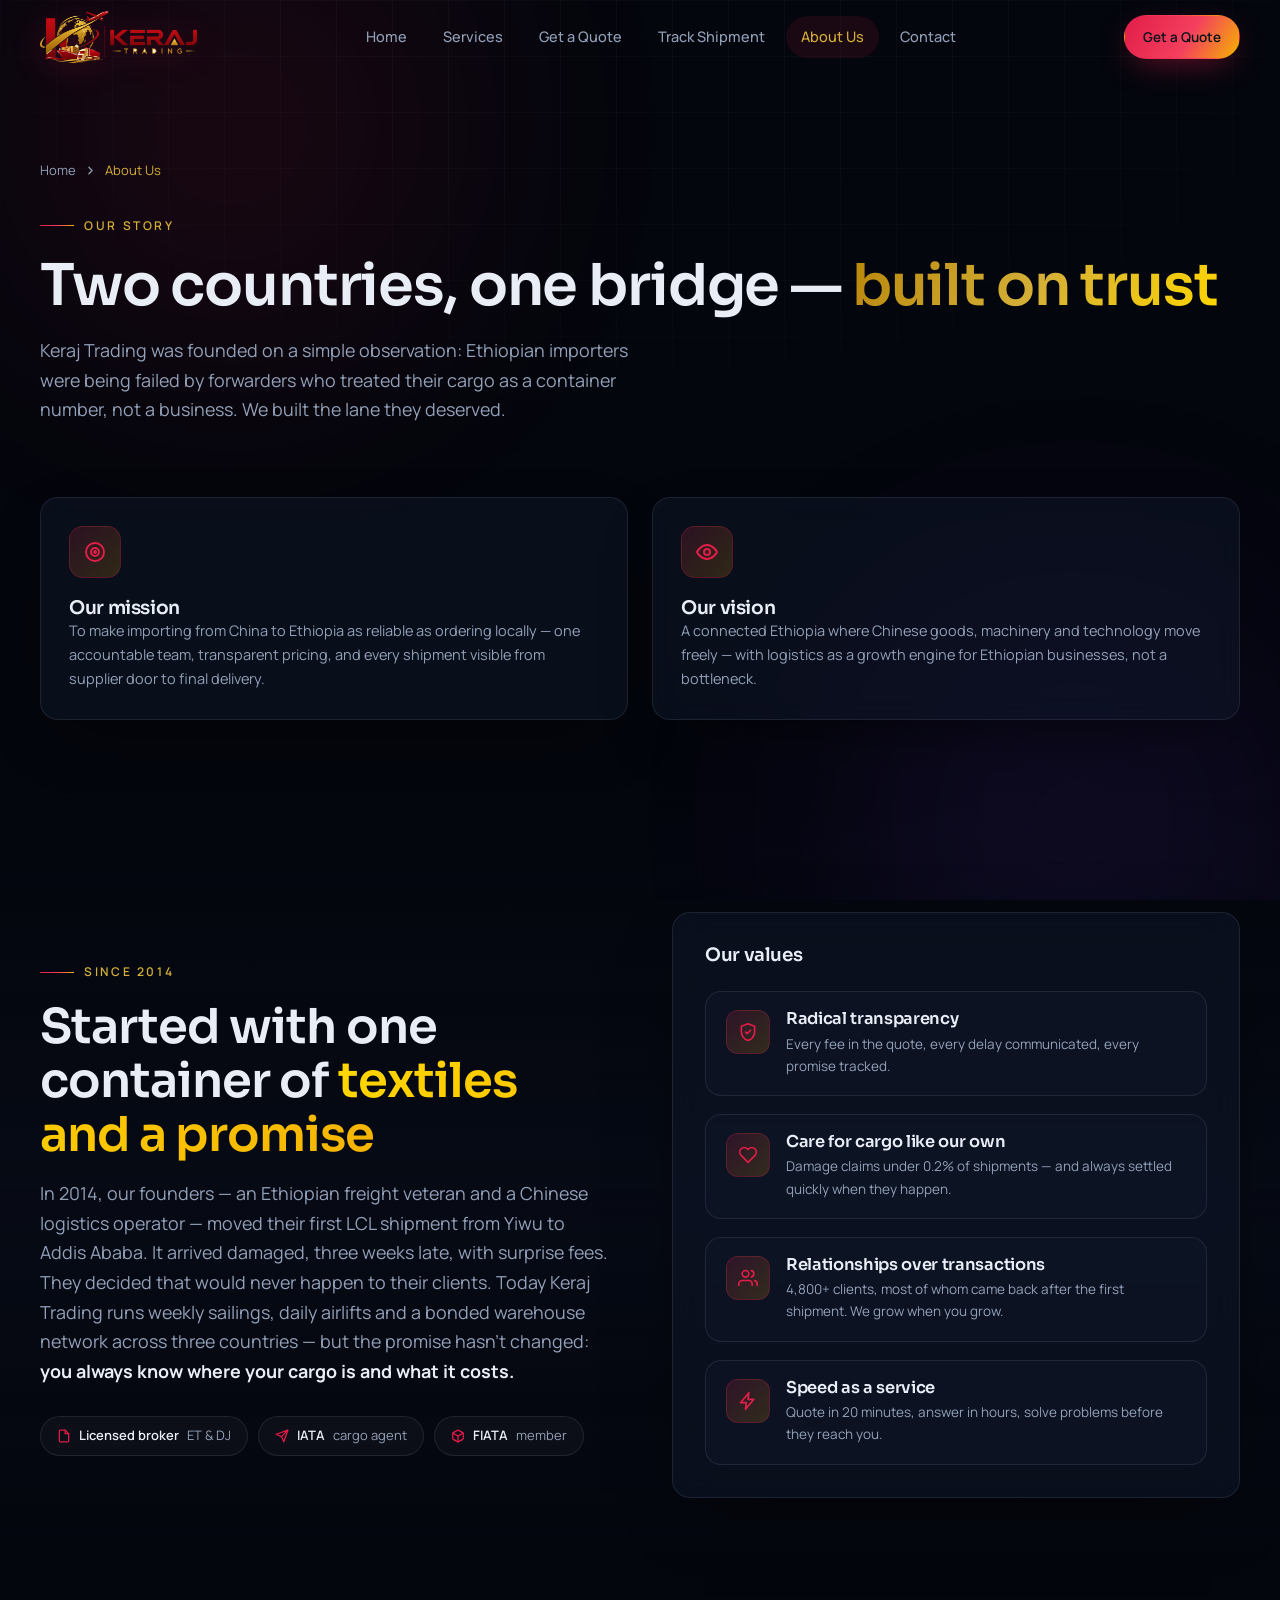
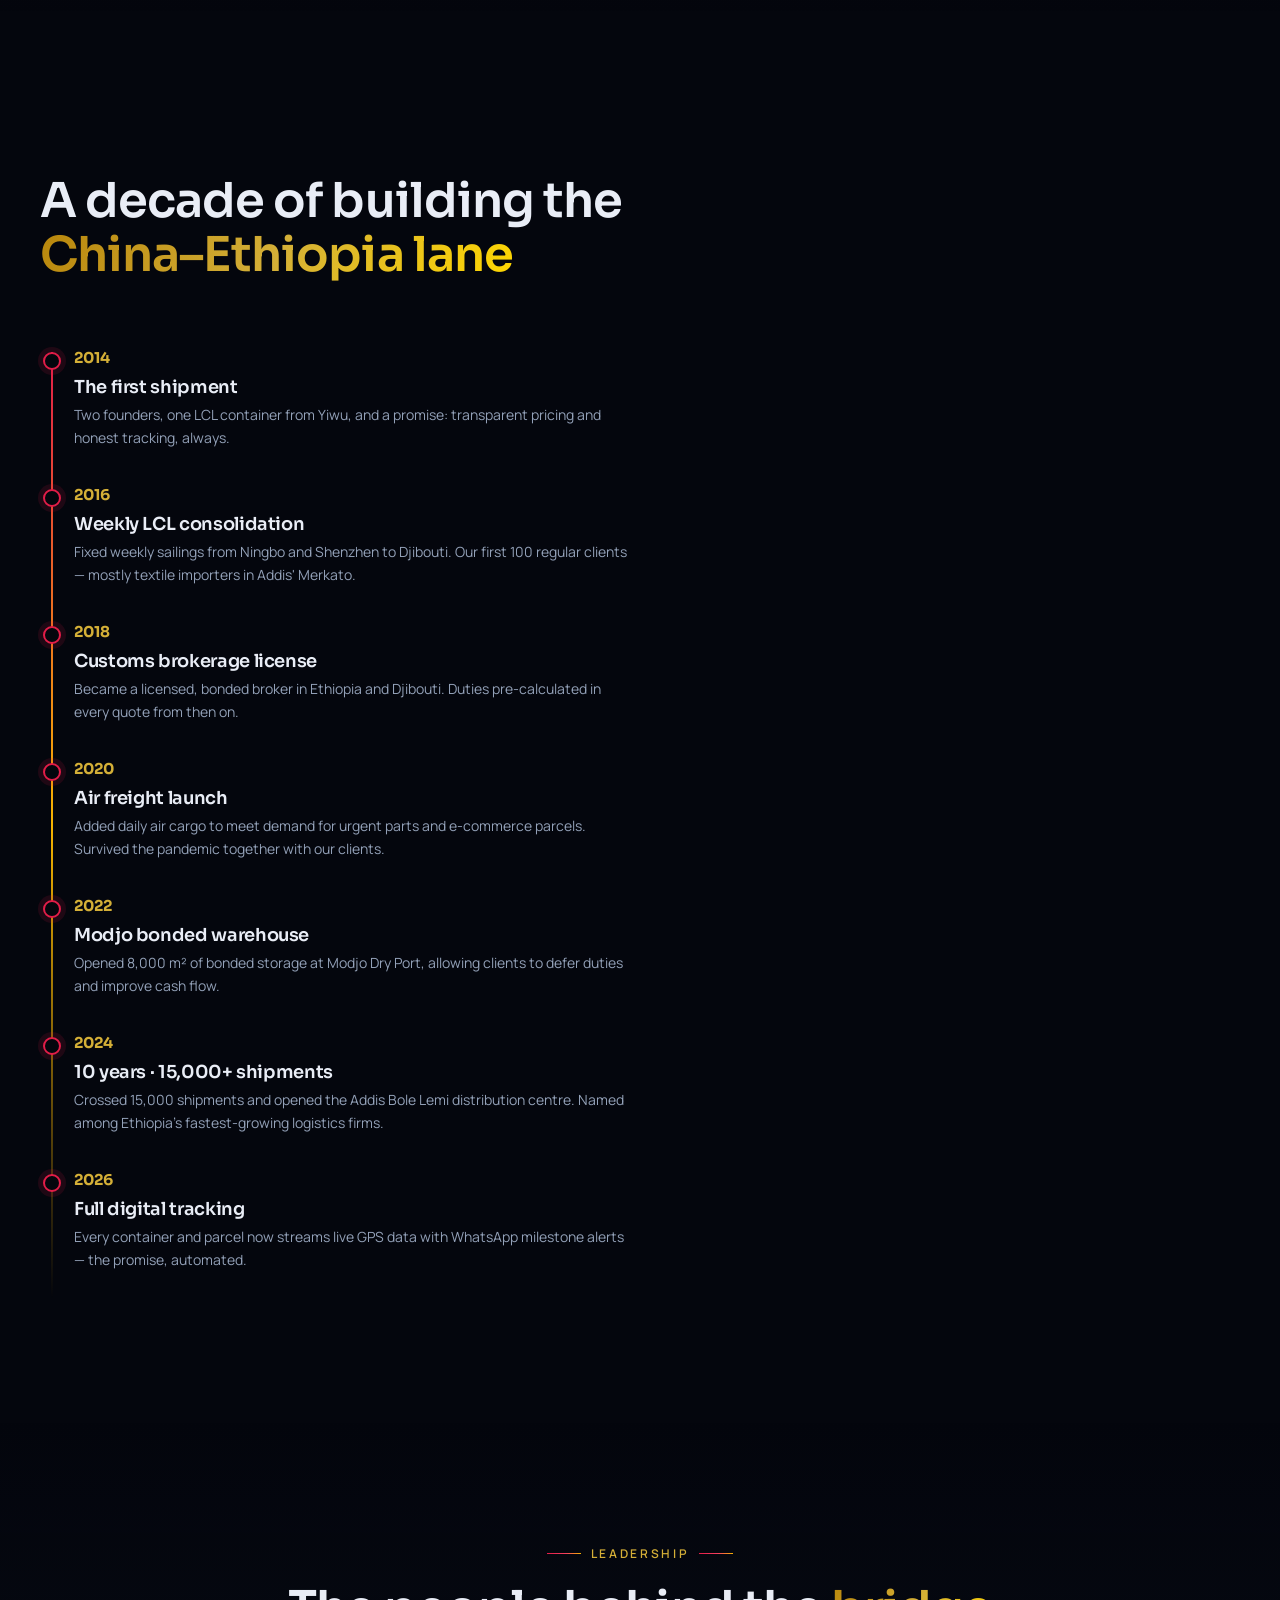
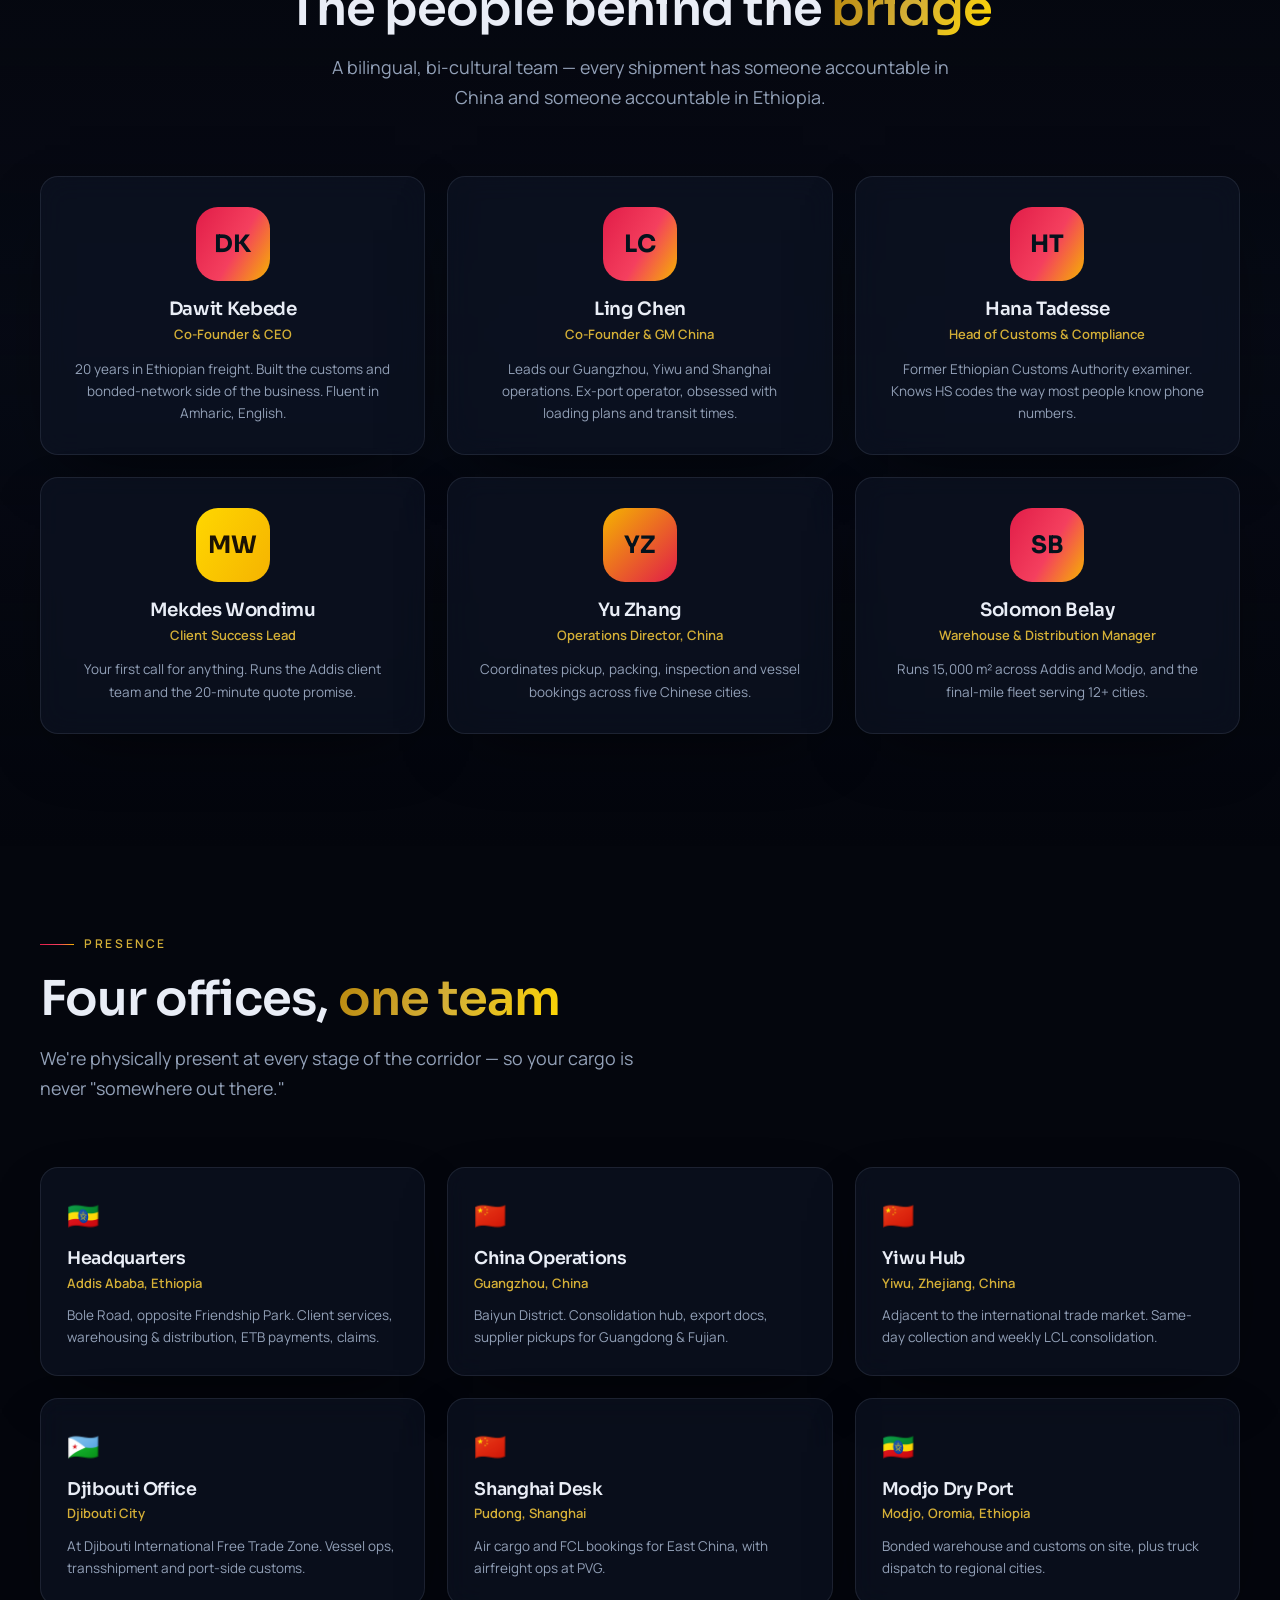
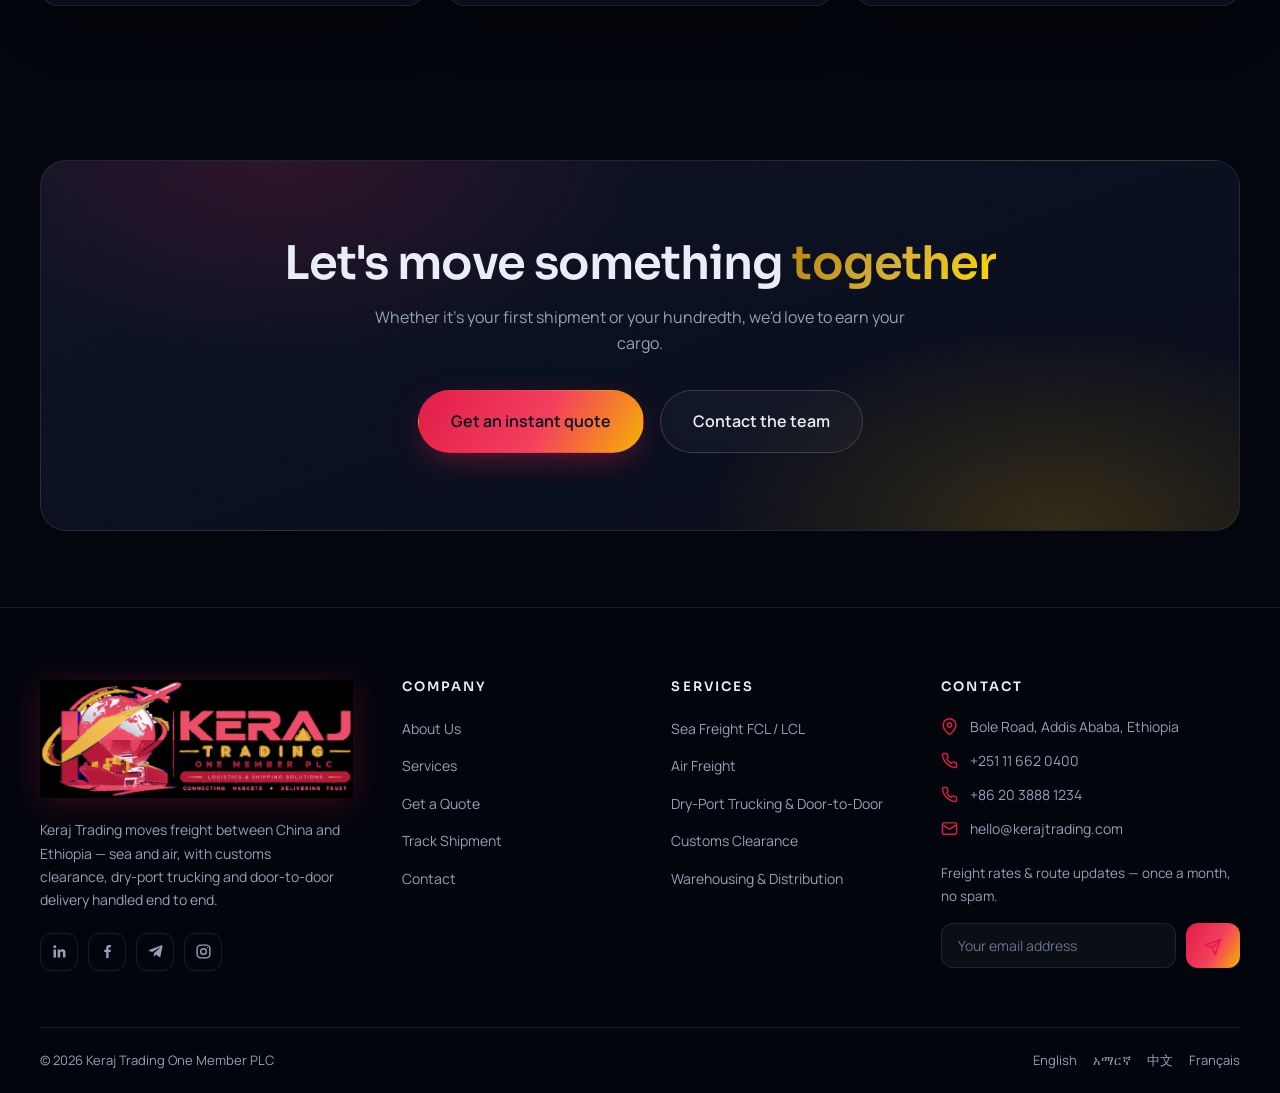
==== about.html @ 2c0bdd88 "Rebrand to ruby red and metallic gold, add new header logo, gold site text Recolored every logo asse" ====
<!DOCTYPE html>
<html lang="en">
<head>
  <meta charset="UTF-8" />
  <meta name="viewport" content="width=device-width, initial-scale=1.0" />
  <title>About Us — Keraj Trading | China to Ethiopia</title>
  <meta name="description" content="Keraj Trading connects China and Ethiopia with sea and air freight and door-to-door delivery. Our story, mission, team and offices in Addis Ababa, Guangzhou, Djibouti and Shanghai." />
  <link rel="icon" href="assets/favicon.png" />
  <link rel="apple-touch-icon" href="assets/apple-touch-icon.png" />
  <link rel="preconnect" href="https://fonts.googleapis.com" />
  <link rel="preconnect" href="https://fonts.gstatic.com" crossorigin />
  <link href="https://fonts.googleapis.com/css2?family=Manrope:wght@400;500;600;700;800&family=Sora:wght@500;600;700&display=swap" rel="stylesheet" />
  <link rel="stylesheet" href="css/style.css" />
</head>
<body>
  <div class="scroll-progress" id="scrollProgress"></div>
  <div class="aurora"></div>
  <div class="grid-overlay"></div>

  <header class="site-header" id="siteHeader">
    <div class="container nav-wrap">
      <a href="index.html" class="brand" aria-label="Keraj Trading — home">
        <img src="assets/logo-header.png" alt="Keraj Trading" class="brand-img" />
      </a>
      <nav class="main-nav" id="mainNav">
        <a href="index.html">Home</a>
        <a href="services.html">Services</a>
        <a href="quote.html">Get a Quote</a>
        <a href="tracking.html">Track Shipment</a>
        <a href="about.html" class="active">About Us</a>
        <a href="contact.html">Contact</a>
      </nav>
      <div class="nav-actions">
        <a href="quote.html" class="btn btn-primary btn-sm">Get a Quote</a>
        <button class="nav-toggle" id="navToggle" aria-label="Toggle menu" aria-expanded="false">
          <svg viewBox="0 0 24 24" fill="none" stroke="currentColor" stroke-width="2" stroke-linecap="round"><path d="M4 7h16M4 12h16M4 17h10"/></svg>
        </button>
      </div>
    </div>
  </header>

  <!-- ======= Page hero ======= -->
  <section class="page-hero">
    <div class="container">
      <div class="breadcrumbs reveal">
        <a href="index.html">Home</a>
        <svg viewBox="0 0 24 24" fill="none" stroke="currentColor" stroke-width="2.2" stroke-linecap="round" stroke-linejoin="round"><path d="m9 6 6 6-6 6"/></svg>
        <span class="cur">About Us</span>
      </div>
      <span class="eyebrow reveal">Our story</span>
      <h1 class="reveal" style="--d:.05s">Two countries, one bridge — <span class="grad-text">built on trust</span></h1>
      <p class="lead reveal" style="--d:.1s">Keraj Trading was founded on a simple observation: Ethiopian importers were being failed by forwarders who treated their cargo as a container number, not a business. We built the lane they deserved.</p>
    </div>
  </section>

  <!-- ======= Mission ======= -->
  <section class="section section-tight" style="padding-top:0">
    <div class="container">
      <div class="mission-grid">
        <div class="glass card reveal">
          <div class="icon-tile"><svg viewBox="0 0 24 24" fill="none" stroke="currentColor" stroke-width="2" stroke-linecap="round" stroke-linejoin="round"><circle cx="12" cy="12" r="9"/><circle cx="12" cy="12" r="4"/><circle cx="12" cy="12" r="1"/></svg></div>
          <h3 class="card-title">Our mission</h3>
          <p style="color:var(--muted);font-size:14.5px">To make importing from China to Ethiopia as reliable as ordering locally — one accountable team, transparent pricing, and every shipment visible from supplier door to final delivery.</p>
        </div>
        <div class="glass card reveal" style="--d:.08s">
          <div class="icon-tile"><svg viewBox="0 0 24 24" fill="none" stroke="currentColor" stroke-width="2" stroke-linecap="round" stroke-linejoin="round"><path d="M2 12s3.5-7 10-7 10 7 10 7-3.5 7-10 7-10-7-10-7z"/><circle cx="12" cy="12" r="3"/></svg></div>
          <h3 class="card-title">Our vision</h3>
          <p style="color:var(--muted);font-size:14.5px">A connected Ethiopia where Chinese goods, machinery and technology move freely — with logistics as a growth engine for Ethiopian businesses, not a bottleneck.</p>
        </div>
      </div>
    </div>
  </section>

  <!-- ======= Story ======= -->
  <section class="section" style="background:linear-gradient(180deg,transparent,rgba(13,19,36,.35),transparent)">
    <div class="container">
      <div class="split">
        <div>
          <span class="eyebrow reveal">Since 2014</span>
          <h2 class="h2 reveal" style="--d:.05s">Started with one container of <span class="amber-text">textiles and a promise</span></h2>
          <p class="lead reveal" style="--d:.1s">In 2014, our founders — an Ethiopian freight veteran and a Chinese logistics operator — moved their first LCL shipment from Yiwu to Addis Ababa. It arrived damaged, three weeks late, with surprise fees.</p>
          <p class="lead reveal" style="--d:.15s">They decided that would never happen to their clients. Today Keraj Trading runs weekly sailings, daily airlifts and a bonded warehouse network across three countries — but the promise hasn't changed: <b style="color:var(--text)">you always know where your cargo is and what it costs.</b></p>
          <div class="hero-trust reveal" style="--d:.2s;margin-top:30px">
            <span class="chip"><svg viewBox="0 0 24 24" fill="none" stroke="currentColor" stroke-width="2.2" stroke-linecap="round" stroke-linejoin="round"><path d="M14 2H6a2 2 0 0 0-2 2v16a2 2 0 0 0 2 2h12a2 2 0 0 0 2-2V8z"/><path d="M14 2v6h6"/></svg><b>Licensed broker</b> ET & DJ</span>
            <span class="chip"><svg viewBox="0 0 24 24" fill="none" stroke="currentColor" stroke-width="2.2" stroke-linecap="round" stroke-linejoin="round"><path d="M22 2 11 13"/><path d="M22 2 15 22l-4-9-9-4z"/></svg><b>IATA</b> cargo agent</span>
            <span class="chip"><svg viewBox="0 0 24 24" fill="none" stroke="currentColor" stroke-width="2.2" stroke-linecap="round" stroke-linejoin="round"><path d="M21 8a2 2 0 0 0-1-1.73l-7-4a2 2 0 0 0-2 0l-7 4A2 2 0 0 0 3 8v8a2 2 0 0 0 1 1.73l7 4a2 2 0 0 0 2 0l7-4A2 2 0 0 0 21 16z"/><path d="m3.3 7 8.7 5 8.7-5"/><path d="M12 22V12"/></svg><b>FIATA</b> member</span>
          </div>
        </div>
        <div class="reveal" style="--d:.1s">
          <div class="glass" style="padding:32px">
            <h3 style="font-family:var(--font-d);font-size:1.15rem;margin-bottom:26px">Our values</h3>
            <div class="feature-list" style="margin-top:0">
              <div class="feature reveal"><div class="icon-tile"><svg viewBox="0 0 24 24" fill="none" stroke="currentColor" stroke-width="2" stroke-linecap="round" stroke-linejoin="round"><path d="M12 2 4 5v6c0 5.25 3.4 10.2 8 11 4.6-.8 8-5.75 8-11V5z"/><path d="m9 12 2 2 4-4"/></svg></div><div><h4>Radical transparency</h4><p>Every fee in the quote, every delay communicated, every promise tracked.</p></div></div>
              <div class="feature reveal"><div class="icon-tile"><svg viewBox="0 0 24 24" fill="none" stroke="currentColor" stroke-width="2" stroke-linecap="round" stroke-linejoin="round"><path d="M20.42 4.58a5.4 5.4 0 0 0-7.65 0l-.77.78-.77-.78a5.4 5.4 0 0 0-7.65 7.65l.77.78L12 20.9l7.65-7.65.77-.78a5.4 5.4 0 0 0 0-7.65z"/></svg></div><div><h4>Care for cargo like our own</h4><p>Damage claims under 0.2% of shipments — and always settled quickly when they happen.</p></div></div>
              <div class="feature reveal"><div class="icon-tile"><svg viewBox="0 0 24 24" fill="none" stroke="currentColor" stroke-width="2" stroke-linecap="round" stroke-linejoin="round"><path d="M17 21v-2a4 4 0 0 0-4-4H5a4 4 0 0 0-4 4v2"/><circle cx="9" cy="7" r="4"/><path d="M23 21v-2a4 4 0 0 0-3-3.87"/><path d="M16 3.13a4 4 0 0 1 0 7.75"/></svg></div><div><h4>Relationships over transactions</h4><p>4,800+ clients, most of whom came back after the first shipment. We grow when you grow.</p></div></div>
              <div class="feature reveal"><div class="icon-tile"><svg viewBox="0 0 24 24" fill="none" stroke="currentColor" stroke-width="2" stroke-linecap="round" stroke-linejoin="round"><path d="M13 2 3 14h7l-1 8 10-12h-7l1-8z"/></svg></div><div><h4>Speed as a service</h4><p>Quote in 20 minutes, answer in hours, solve problems before they reach you.</p></div></div>
            </div>
          </div>
        </div>
      </div>
    </div>
  </section>

  <!-- ======= Milestones ======= -->
  <section class="section">
    <div class="container">
      <div class="section-head">
        <span class="eyebrow reveal">Milestones</span>
        <h2 class="h2 reveal" style="--d:.05s">A decade of building the <span class="grad-text">China–Ethiopia lane</span></h2>
      </div>
      <div class="milestones">
        <div class="milestone reveal"><div class="yr">2014</div><h4>The first shipment</h4><p>Two founders, one LCL container from Yiwu, and a promise: transparent pricing and honest tracking, always.</p></div>
        <div class="milestone reveal" style="--d:.04s"><div class="yr">2016</div><h4>Weekly LCL consolidation</h4><p>Fixed weekly sailings from Ningbo and Shenzhen to Djibouti. Our first 100 regular clients — mostly textile importers in Addis' Merkato.</p></div>
        <div class="milestone reveal" style="--d:.08s"><div class="yr">2018</div><h4>Customs brokerage license</h4><p>Became a licensed, bonded broker in Ethiopia and Djibouti. Duties pre-calculated in every quote from then on.</p></div>
        <div class="milestone reveal" style="--d:.12s"><div class="yr">2020</div><h4>Air freight launch</h4><p>Added daily air cargo to meet demand for urgent parts and e-commerce parcels. Survived the pandemic together with our clients.</p></div>
        <div class="milestone reveal" style="--d:.16s"><div class="yr">2022</div><h4>Modjo bonded warehouse</h4><p>Opened 8,000 m² of bonded storage at Modjo Dry Port, allowing clients to defer duties and improve cash flow.</p></div>
        <div class="milestone reveal" style="--d:.2s"><div class="yr">2024</div><h4>10 years · 15,000+ shipments</h4><p>Crossed 15,000 shipments and opened the Addis Bole Lemi distribution centre. Named among Ethiopia's fastest-growing logistics firms.</p></div>
        <div class="milestone reveal" style="--d:.24s"><div class="yr">2026</div><h4>Full digital tracking</h4><p>Every container and parcel now streams live GPS data with WhatsApp milestone alerts — the promise, automated.</p></div>
      </div>
    </div>
  </section>

  <!-- ======= Team ======= -->
  <section class="section" style="background:linear-gradient(180deg,transparent,rgba(13,19,36,.35),transparent)">
    <div class="container">
      <div class="section-head center">
        <span class="eyebrow reveal">Leadership</span>
        <h2 class="h2 reveal" style="--d:.05s">The people behind the <span class="grad-text">bridge</span></h2>
        <p class="lead reveal" style="--d:.1s">A bilingual, bi-cultural team — every shipment has someone accountable in China and someone accountable in Ethiopia.</p>
      </div>
      <div class="team-grid">
        <div class="glass team-card reveal"><div class="avatar">DK</div><h3>Dawit Kebede</h3><span class="role">Co-Founder & CEO</span><p>20 years in Ethiopian freight. Built the customs and bonded-network side of the business. Fluent in Amharic, English.</p></div>
        <div class="glass team-card reveal" style="--d:.06s"><div class="avatar">LC</div><h3>Ling Chen</h3><span class="role">Co-Founder & GM China</span><p>Leads our Guangzhou, Yiwu and Shanghai operations. Ex-port operator, obsessed with loading plans and transit times.</p></div>
        <div class="glass team-card reveal" style="--d:.12s"><div class="avatar">HT</div><h3>Hana Tadesse</h3><span class="role">Head of Customs & Compliance</span><p>Former Ethiopian Customs Authority examiner. Knows HS codes the way most people know phone numbers.</p></div>
        <div class="glass team-card reveal"><div class="avatar amber">MW</div><h3>Mekdes Wondimu</h3><span class="role">Client Success Lead</span><p>Your first call for anything. Runs the Addis client team and the 20-minute quote promise.</p></div>
        <div class="glass team-card reveal" style="--d:.06s"><div class="avatar violet">YZ</div><h3>Yu Zhang</h3><span class="role">Operations Director, China</span><p>Coordinates pickup, packing, inspection and vessel bookings across five Chinese cities.</p></div>
        <div class="glass team-card reveal" style="--d:.12s"><div class="avatar">SB</div><h3>Solomon Belay</h3><span class="role">Warehouse & Distribution Manager</span><p>Runs 15,000 m² across Addis and Modjo, and the final-mile fleet serving 12+ cities.</p></div>
      </div>
    </div>
  </section>

  <!-- ======= Offices ======= -->
  <section class="section section-tight">
    <div class="container">
      <div class="section-head">
        <span class="eyebrow reveal">Presence</span>
        <h2 class="h2 reveal" style="--d:.05s">Four offices, <span class="grad-text">one team</span></h2>
        <p class="lead reveal" style="--d:.1s">We're physically present at every stage of the corridor — so your cargo is never "somewhere out there."</p>
      </div>
      <div class="office-grid">
        <div class="glass office-card reveal">
          <div class="flag">🇪🇹</div>
          <h3>Headquarters</h3><div class="city">Addis Ababa, Ethiopia</div>
          <p>Bole Road, opposite Friendship Park. Client services, warehousing & distribution, ETB payments, claims.</p>
        </div>
        <div class="glass office-card reveal" style="--d:.06s">
          <div class="flag">🇨🇳</div>
          <h3>China Operations</h3><div class="city">Guangzhou, China</div>
          <p>Baiyun District. Consolidation hub, export docs, supplier pickups for Guangdong & Fujian.</p>
        </div>
        <div class="glass office-card reveal" style="--d:.12s">
          <div class="flag">🇨🇳</div>
          <h3>Yiwu Hub</h3><div class="city">Yiwu, Zhejiang, China</div>
          <p>Adjacent to the international trade market. Same-day collection and weekly LCL consolidation.</p>
        </div>
        <div class="glass office-card reveal">
          <div class="flag">🇩🇯</div>
          <h3>Djibouti Office</h3><div class="city">Djibouti City</div>
          <p>At Djibouti International Free Trade Zone. Vessel ops, transshipment and port-side customs.</p>
        </div>
        <div class="glass office-card reveal" style="--d:.06s">
          <div class="flag">🇨🇳</div>
          <h3>Shanghai Desk</h3><div class="city">Pudong, Shanghai</div>
          <p>Air cargo and FCL bookings for East China, with airfreight ops at PVG.</p>
        </div>
        <div class="glass office-card reveal" style="--d:.12s">
          <div class="flag">🇪🇹</div>
          <h3>Modjo Dry Port</h3><div class="city">Modjo, Oromia, Ethiopia</div>
          <p>Bonded warehouse and customs on site, plus truck dispatch to regional cities.</p>
        </div>
      </div>
    </div>
  </section>

  <!-- ======= CTA ======= -->
  <section class="section section-tight">
    <div class="container">
      <div class="cta-band reveal">
        <h2>Let's move something <span class="grad-text">together</span></h2>
        <p>Whether it's your first shipment or your hundredth, we'd love to earn your cargo.</p>
        <div class="cta-actions">
          <a href="quote.html" class="btn btn-primary btn-lg">Get an instant quote</a>
          <a href="contact.html" class="btn btn-ghost btn-lg">Contact the team</a>
        </div>
      </div>
    </div>
  </section>

  <!-- ======= Footer ======= -->
  <footer class="site-footer">
    <div class="container">
      <div class="footer-grid">
        <div class="footer-brand">
          <a href="index.html" class="brand" aria-label="Keraj Trading — home">
            <img src="assets/logo.png" alt="Keraj Trading — One Member PLC · Logistics & Shipping Solutions" class="brand-img brand-img-lg" />
          </a>
          <p>Keraj Trading moves freight between China and Ethiopia — sea and air, with customs clearance, dry-port trucking and door-to-door delivery handled end to end.</p>
          <div class="footer-socials">
            <a href="#" class="soc" aria-label="LinkedIn"><svg viewBox="0 0 24 24" fill="currentColor"><path d="M20.45 20.45h-3.55v-5.57c0-1.33-.03-3.04-1.85-3.04-1.86 0-2.14 1.45-2.14 2.94v5.67H9.35V9h3.41v1.56h.05c.47-.9 1.63-1.85 3.36-1.85 3.6 0 4.27 2.37 4.27 5.45v6.29zM5.34 7.43a2.06 2.06 0 1 1 0-4.12 2.06 2.06 0 0 1 0 4.12zM7.12 20.45H3.56V9h3.56v11.45z"/></svg></a>
            <a href="#" class="soc" aria-label="Facebook"><svg viewBox="0 0 24 24" fill="currentColor"><path d="M13.5 21v-8.25h2.77l.42-3.22H13.5V7.47c0-.93.26-1.57 1.6-1.57h1.7V3.03c-.3-.04-1.31-.13-2.49-.13-2.46 0-4.15 1.5-4.15 4.26v2.37H7.4v3.22h2.76V21h3.34z"/></svg></a>
            <a href="#" class="soc" aria-label="Telegram"><svg viewBox="0 0 24 24" fill="currentColor"><path d="M21.9 4.6 18.9 19c-.22 1-.82 1.25-1.66.78l-4.58-3.37-2.21 2.13c-.24.24-.45.45-.92.45l.33-4.66 8.5-7.68c.37-.33-.08-.51-.57-.18L7.4 12.6 2.9 11.3c-.97-.3-.99-.97.2-1.44L20.6 3.2c.8-.3 1.5.18 1.3 1.4z"/></svg></a>
            <a href="#" class="soc" aria-label="Instagram"><svg viewBox="0 0 24 24" fill="none" stroke="currentColor" stroke-width="2"><rect x="3" y="3" width="18" height="18" rx="5"/><circle cx="12" cy="12" r="4"/><circle cx="17.5" cy="6.5" r="1" fill="currentColor" stroke="none"/></svg></a>
          </div>
        </div>
        <div class="footer-col">
          <h4>Company</h4>
          <ul>
            <li><a href="about.html">About Us</a></li>
            <li><a href="services.html">Services</a></li>
            <li><a href="quote.html">Get a Quote</a></li>
            <li><a href="tracking.html">Track Shipment</a></li>
            <li><a href="contact.html">Contact</a></li>
          </ul>
        </div>
        <div class="footer-col">
          <h4>Services</h4>
          <ul>
            <li><a href="services.html#sea">Sea Freight FCL / LCL</a></li>
            <li><a href="services.html#air">Air Freight</a></li>
            <li><a href="services.html#trucking">Dry-Port Trucking & Door-to-Door</a></li>
            <li><a href="services.html#customs">Customs Clearance</a></li>
            <li><a href="services.html#warehouse">Warehousing & Distribution</a></li>
          </ul>
        </div>
        <div class="footer-col footer-contact">
          <h4>Contact</h4>
          <ul>
            <li><svg viewBox="0 0 24 24" fill="none" stroke="currentColor" stroke-width="2" stroke-linecap="round" stroke-linejoin="round"><path d="M21 10c0 7-9 13-9 13s-9-6-9-13a9 9 0 0 1 18 0z"/><circle cx="12" cy="10" r="3"/></svg>Bole Road, Addis Ababa, Ethiopia</li>
            <li><svg viewBox="0 0 24 24" fill="none" stroke="currentColor" stroke-width="2" stroke-linecap="round" stroke-linejoin="round"><path d="M22 16.92v3a2 2 0 0 1-2.18 2 19.79 19.79 0 0 1-8.63-3.07 19.5 19.5 0 0 1-6-6 19.79 19.79 0 0 1-3.07-8.67A2 2 0 0 1 4.11 2h3a2 2 0 0 1 2 1.72c.13.96.36 1.9.7 2.81a2 2 0 0 1-.45 2.11L8.09 9.91a16 16 0 0 0 6 6l1.27-1.27a2 2 0 0 1 2.11-.45c.91.34 1.85.57 2.81.7A2 2 0 0 1 22 16.92z"/></svg>+251 11 662 0400</li>
            <li><svg viewBox="0 0 24 24" fill="none" stroke="currentColor" stroke-width="2" stroke-linecap="round" stroke-linejoin="round"><path d="M22 16.92v3a2 2 0 0 1-2.18 2 19.79 19.79 0 0 1-8.63-3.07 19.5 19.5 0 0 1-6-6 19.79 19.79 0 0 1-3.07-8.67A2 2 0 0 1 4.11 2h3a2 2 0 0 1 2 1.72c.13.96.36 1.9.7 2.81a2 2 0 0 1-.45 2.11L8.09 9.91a16 16 0 0 0 6 6l1.27-1.27a2 2 0 0 1 2.11-.45c.91.34 1.85.57 2.81.7A2 2 0 0 1 22 16.92z"/></svg>+86 20 3888 1234</li>
            <li><svg viewBox="0 0 24 24" fill="none" stroke="currentColor" stroke-width="2" stroke-linecap="round" stroke-linejoin="round"><rect x="2" y="4" width="20" height="16" rx="2"/><path d="m22 7-10 6L2 7"/></svg>hello@kerajtrading.com</li>
          </ul>
          <div class="newsletter" style="margin-top:22px">
            <p>Freight rates & route updates — once a month, no spam.</p>
            <form class="news-form">
              <input type="email" placeholder="Your email address" required aria-label="Email address" />
              <button type="submit" aria-label="Subscribe"><svg viewBox="0 0 24 24" fill="none" stroke="currentColor" stroke-width="2.2" stroke-linecap="round" stroke-linejoin="round"><path d="m22 2-7 20-4-9-9-4z"/><path d="M22 2 11 13"/></svg></button>
            </form>
          </div>
        </div>
      </div>
      <div class="footer-bottom">
        <span>© <span data-year>2026</span> Keraj Trading One Member PLC</span>
        <div class="langs">
          <a href="#">English</a>
          <a href="#">አማርኛ</a>
          <a href="#">中文</a>
          <a href="#">Français</a>
        </div>
      </div>
    </div>
  </footer>

  <script src="js/main.js"></script>
</body>
</html>
---- css/style.css ----
/* ============================================================
   KERAJ TRADING — Design System
   China ⇄ Ethiopia freight & logistics
   Dark, futuristic, glassmorphism + aurora accents
   ============================================================ */

:root {
  --bg: #04060d;
  --bg-2: #070b16;
  --panel: rgba(15, 22, 41, 0.55);
  --panel-2: rgba(15, 22, 41, 0.85);
  --line: rgba(148, 163, 184, 0.14);
  --line-strong: rgba(148, 163, 184, 0.28);
  --text: #e9edf6;
  --muted: #93a1b8;
  --cyan: #e11d48;
  --violet: #f5b301;
  --amber: #ffc53d;
  --green: #34d399;
  --red: #fb7185;
  --gold: #d4af37;
  --grad: linear-gradient(120deg, #e11d48 0%, #f43f5e 55%, #f5b301 100%);
  --grad-amber: linear-gradient(120deg, #ffd700, #f5b301);
  --grad-text: linear-gradient(120deg, #b8860b 0%, #d4af37 50%, #ffd700 100%);
  --radius: 18px;
  --radius-lg: 26px;
  --shadow: 0 24px 70px -30px rgba(0, 0, 0, 0.75);
  --font-d: "Sora", "Manrope", system-ui, sans-serif;
  --font-b: "Manrope", "Sora", system-ui, sans-serif;
  --ease: cubic-bezier(0.16, 1, 0.3, 1);
  --container: 1200px;
}

* { margin: 0; padding: 0; box-sizing: border-box; }

html { scroll-behavior: smooth; overflow-x: hidden; }

body {
  font-family: var(--font-b);
  background: var(--bg);
  color: var(--text);
  line-height: 1.65;
  font-size: 16px;
  overflow-x: hidden;
  -webkit-font-smoothing: antialiased;
}

::selection { background: rgba(225, 29, 72, 0.28); color: #fff; }

::-webkit-scrollbar { width: 10px; }
::-webkit-scrollbar-track { background: var(--bg); }
::-webkit-scrollbar-thumb {
  background: linear-gradient(180deg, #1e293b, #334155);
  border-radius: 8px;
  border: 2px solid var(--bg);
}

img, svg { display: block; max-width: 100%; }
a { color: inherit; text-decoration: none; }
ul { list-style: none; }
button { font-family: inherit; cursor: pointer; }
input, select, textarea { font-family: inherit; }

/* ---------- Backgrounds ---------- */

.aurora {
  position: fixed;
  inset: 0;
  z-index: -2;
  overflow: hidden;
  pointer-events: none;
}
.aurora::before,
.aurora::after {
  content: "";
  position: absolute;
  width: 60vw;
  height: 60vw;
  border-radius: 50%;
  filter: blur(120px);
  opacity: 0.16;
}
.aurora::before {
  top: -20vw;
  left: -12vw;
  background: radial-gradient(circle, #e11d48, transparent 60%);
  animation: drift 26s ease-in-out infinite alternate;
}
.aurora::after {
  bottom: -24vw;
  right: -14vw;
  background: radial-gradient(circle, #7c3aed, transparent 60%);
  animation: drift 32s ease-in-out infinite alternate-reverse;
}
@keyframes drift {
  from { transform: translate3d(0, 0, 0) scale(1); }
  to { transform: translate3d(6vw, 4vw, 0) scale(1.12); }
}

.grid-overlay {
  position: fixed;
  inset: 0;
  z-index: -1;
  pointer-events: none;
  background-image:
    linear-gradient(rgba(148, 163, 184, 0.045) 1px, transparent 1px),
    linear-gradient(90deg, rgba(148, 163, 184, 0.045) 1px, transparent 1px);
  background-size: 56px 56px;
  mask-image: radial-gradient(ellipse 90% 70% at 50% 0%, #000 30%, transparent 75%);
  -webkit-mask-image: radial-gradient(ellipse 90% 70% at 50% 0%, #000 30%, transparent 75%);
}

/* ---------- Layout ---------- */

.container {
  width: min(var(--container), 100% - 48px);
  margin-inline: auto;
}

.section { padding: clamp(72px, 9vw, 120px) 0; position: relative; }
.section-tight { padding: clamp(48px, 6vw, 84px) 0; }

.section-head { max-width: 720px; margin-bottom: clamp(40px, 5vw, 64px); }
.section-head.center { margin-inline: auto; text-align: center; }

.eyebrow {
  display: inline-flex;
  align-items: center;
  gap: 10px;
  font-size: 12px;
  font-weight: 600;
  letter-spacing: 0.22em;
  text-transform: uppercase;
  color: var(--gold);
  margin-bottom: 18px;
}
.eyebrow::before {
  content: "";
  width: 34px;
  height: 1px;
  background: var(--grad);
}
.section-head.center .eyebrow::after {
  content: "";
  width: 34px;
  height: 1px;
  background: var(--grad);
}

h1, h2, h3, h4 {
  font-family: var(--font-d);
  font-weight: 600;
  line-height: 1.12;
  letter-spacing: -0.02em;
}

.h2 {
  font-size: clamp(1.9rem, 4vw, 3rem);
  margin-bottom: 18px;
}
.lead { color: var(--muted); font-size: clamp(1rem, 1.4vw, 1.12rem); max-width: 620px; }
.section-head.center .lead { margin-inline: auto; }

.grad-text {
  background: var(--grad-text);
  -webkit-background-clip: text;
  background-clip: text;
  color: transparent;
}
.grad-cn {
  background: linear-gradient(100deg, #de2910, #ffde00 60%, #de2910);
  -webkit-background-clip: text;
  background-clip: text;
  color: transparent;
}
.grad-et {
  background: linear-gradient(100deg, #078930, #fcdd09 50%, #da121a);
  -webkit-background-clip: text;
  background-clip: text;
  color: transparent;
}
.amber-text {
  background: var(--grad-amber);
  -webkit-background-clip: text;
  background-clip: text;
  color: transparent;
}

/* ---------- Buttons & chips ---------- */

.btn {
  display: inline-flex;
  align-items: center;
  justify-content: center;
  gap: 10px;
  padding: 14px 26px;
  border-radius: 999px;
  font-weight: 600;
  font-size: 15px;
  border: 1px solid transparent;
  transition: transform 0.35s var(--ease), box-shadow 0.35s var(--ease),
    background 0.35s var(--ease), border-color 0.35s var(--ease), color 0.35s var(--ease);
  white-space: nowrap;
}
.btn svg { width: 18px; height: 18px; }
.btn-primary {
  background: var(--grad);
  color: #04121c;
  box-shadow: 0 10px 32px -10px rgba(225, 29, 72, 0.55);
}
.btn-primary:hover {
  transform: translateY(-2px);
  box-shadow: 0 18px 44px -12px rgba(245, 179, 1, 0.6);
}
.btn-ghost {
  background: rgba(255, 255, 255, 0.03);
  border-color: var(--line-strong);
  color: var(--text);
  backdrop-filter: blur(8px);
}
.btn-ghost:hover {
  border-color: var(--cyan);
  color: var(--cyan);
  transform: translateY(-2px);
}
.btn-amber {
  background: var(--grad-amber);
  color: #1a1204;
  box-shadow: 0 10px 32px -10px rgba(255, 197, 61, 0.5);
}
.btn-amber:hover { transform: translateY(-2px); }
.btn-sm { padding: 10px 18px; font-size: 13.5px; }
.btn-lg { padding: 17px 32px; font-size: 16px; }

.chip {
  display: inline-flex;
  align-items: center;
  gap: 8px;
  padding: 8px 16px;
  border-radius: 999px;
  border: 1px solid var(--line);
  background: rgba(255, 255, 255, 0.03);
  font-size: 13px;
  color: var(--muted);
  backdrop-filter: blur(6px);
}
.chip svg { width: 14px; height: 14px; color: var(--cyan); }
.chip b { color: var(--text); font-weight: 600; }

/* ---------- Glass cards ---------- */

.glass {
  background: var(--panel);
  border: 1px solid var(--line);
  border-radius: var(--radius);
  backdrop-filter: blur(14px);
  -webkit-backdrop-filter: blur(14px);
  box-shadow: var(--shadow);
  position: relative;
}

.card {
  background: var(--panel);
  border: 1px solid var(--line);
  border-radius: var(--radius);
  padding: 28px;
  transition: transform 0.4s var(--ease), border-color 0.4s var(--ease),
    box-shadow 0.4s var(--ease), background 0.4s var(--ease);
  position: relative;
  overflow: hidden;
}
.card::after {
  content: "";
  position: absolute;
  inset: 0;
  background: radial-gradient(420px circle at var(--mx, 50%) var(--my, 0%),
    rgba(225, 29, 72, 0.08), transparent 60%);
  opacity: 0;
  transition: opacity 0.4s;
  pointer-events: none;
}
.card:hover {
  transform: translateY(-5px);
  border-color: rgba(225, 29, 72, 0.35);
  box-shadow: 0 30px 60px -25px rgba(0, 0, 0, 0.8), 0 0 0 1px rgba(225, 29, 72, 0.08);
}
.card:hover::after { opacity: 1; }

.icon-tile {
  width: 52px;
  height: 52px;
  border-radius: 14px;
  display: grid;
  place-items: center;
  background: linear-gradient(135deg, rgba(225, 29, 72, 0.16), rgba(245, 179, 1, 0.16));
  border: 1px solid rgba(225, 29, 72, 0.25);
  color: var(--cyan);
  margin-bottom: 20px;
}
.icon-tile svg { width: 24px; height: 24px; }

/* ---------- Header ---------- */

.site-header {
  position: fixed;
  top: 0;
  left: 0;
  right: 0;
  z-index: 100;
  transition: background 0.4s, border-color 0.4s, backdrop-filter 0.4s;
  border-bottom: 1px solid transparent;
}
.site-header.scrolled {
  background: rgba(4, 6, 13, 0.72);
  backdrop-filter: blur(18px);
  -webkit-backdrop-filter: blur(18px);
  border-bottom-color: var(--line);
}
.nav-wrap {
  position: relative;
  display: flex;
  align-items: center;
  justify-content: space-between;
  gap: 24px;
  height: 74px;
}

.brand {
  display: flex;
  align-items: center;
  gap: 12px;
}
.brand-img {
  height: 52px;
  width: auto;
  display: block;
  filter: drop-shadow(0 4px 16px rgba(225, 29, 72, 0.22));
}
.footer-brand .brand-img {
  height: 118px;
  width: auto;
  max-width: 100%;
  margin-bottom: 2px;
}

.main-nav { display: flex; gap: 6px; }
.main-nav a {
  position: relative;
  padding: 9px 15px;
  border-radius: 999px;
  font-size: 14.5px;
  font-weight: 500;
  color: var(--muted);
  transition: color 0.3s, background 0.3s;
}
.main-nav a:hover { color: var(--text); background: rgba(255, 255, 255, 0.05); }
.main-nav a.active { color: var(--gold); background: rgba(225, 29, 72, 0.1); }

.nav-actions { display: flex; align-items: center; gap: 14px; }

.nav-toggle {
  display: none;
  width: 42px;
  height: 42px;
  border-radius: 12px;
  border: 1px solid var(--line-strong);
  background: rgba(255, 255, 255, 0.03);
  color: var(--text);
  place-items: center;
}
.nav-toggle svg { width: 20px; height: 20px; }

/* ---------- Hero ---------- */

.hero {
  position: relative;
  min-height: 100vh;
  display: flex;
  align-items: center;
  padding: 140px 0 80px;
  overflow: hidden;
}

.hero-grid {
  display: grid;
  grid-template-columns: 1.05fr 0.95fr;
  gap: clamp(32px, 5vw, 72px);
  align-items: center;
}

.hero h1 {
  font-size: clamp(2.6rem, 6vw, 4.3rem);
  margin-bottom: 24px;
}
.hero .lead { font-size: clamp(1.05rem, 1.5vw, 1.2rem); margin-bottom: 36px; }

.hero-ctas { display: flex; flex-wrap: wrap; gap: 16px; margin-bottom: 40px; }

.hero-trust { display: flex; flex-wrap: wrap; gap: 10px; }

/* Route visual */
.route-card {
  border-radius: var(--radius-lg);
  padding: clamp(18px, 3vw, 30px);
  position: relative;
  overflow: hidden;
}
.route-card::before {
  content: "";
  position: absolute;
  inset: 0;
  background:
    radial-gradient(500px 300px at 80% 20%, rgba(225, 29, 72, 0.1), transparent 60%),
    radial-gradient(400px 280px at 10% 90%, rgba(245, 179, 1, 0.12), transparent 60%);
  pointer-events: none;
}
.route-card .mini-stats {
  display: flex;
  justify-content: space-between;
  gap: 14px;
  flex-wrap: wrap;
  margin-bottom: 10px;
}
.mini-stat { text-align: center; padding: 8px 12px; }
.mini-stat .num {
  font-family: var(--font-d);
  font-size: 1.25rem;
  font-weight: 700;
  color: var(--gold);
}
.mini-stat .lbl { font-size: 11px; color: var(--muted); letter-spacing: 0.06em; }

.route-svg-wrap { position: relative; }
.route-float {
  position: absolute;
  display: flex;
  align-items: center;
  gap: 8px;
  padding: 8px 14px;
  border-radius: 12px;
  background: var(--panel-2);
  border: 1px solid var(--line-strong);
  backdrop-filter: blur(10px);
  font-size: 12px;
  font-weight: 600;
  box-shadow: var(--shadow);
  animation: bob 6s ease-in-out infinite;
  z-index: 2;
}
.route-float svg { width: 16px; height: 16px; color: var(--green); }
.route-float .t { color: var(--muted); font-weight: 400; font-size: 11px; }
@keyframes bob {
  0%, 100% { transform: translateY(0); }
  50% { transform: translateY(-8px); }
}

/* ---------- Ticker ---------- */

.ticker {
  border-block: 1px solid var(--line);
  background: rgba(7, 11, 22, 0.6);
  overflow: hidden;
  padding: 18px 0;
  position: relative;
  z-index: 2;
}
.ticker-track {
  display: flex;
  gap: 56px;
  width: max-content;
  animation: ticker 38s linear infinite;
}
.ticker-item {
  display: flex;
  align-items: center;
  gap: 12px;
  font-family: var(--font-d);
  font-size: 14.5px;
  font-weight: 500;
  color: var(--muted);
  white-space: nowrap;
}
.ticker-item svg { width: 16px; height: 16px; color: var(--cyan); opacity: 0.8; }
.ticker-item b { color: var(--text); font-weight: 600; }
@keyframes ticker {
  from { transform: translateX(0); }
  to { transform: translateX(-50%); }
}

/* ---------- Stats band ---------- */

.stats-grid {
  display: grid;
  grid-template-columns: repeat(4, 1fr);
  gap: 20px;
}
.stat-card { text-align: center; padding: 34px 20px; }
.stat-num {
  font-family: var(--font-d);
  font-size: clamp(2.2rem, 4vw, 3.2rem);
  font-weight: 700;
  background: var(--grad-text);
  -webkit-background-clip: text;
  background-clip: text;
  color: transparent;
  line-height: 1.05;
}
.stat-num sup { font-size: 0.55em; }
.stat-lbl { color: var(--muted); font-size: 14px; margin-top: 8px; }

/* ---------- Service cards ---------- */

.services-grid {
  display: grid;
  grid-template-columns: repeat(3, 1fr);
  gap: 22px;
}
.service-card .card-title { font-size: 1.28rem; margin-bottom: 10px; }
.service-card p { color: var(--muted); font-size: 14.5px; margin-bottom: 18px; }
.service-meta {
  display: flex;
  flex-wrap: wrap;
  gap: 8px;
}
.service-meta span {
  font-size: 12px;
  color: var(--muted);
  background: rgba(255, 255, 255, 0.04);
  border: 1px solid var(--line);
  padding: 5px 11px;
  border-radius: 999px;
}
.card-link {
  display: inline-flex;
  align-items: center;
  gap: 8px;
  font-size: 14px;
  font-weight: 600;
  color: var(--gold);
  margin-top: 4px;
}
.card-link svg { width: 15px; height: 15px; transition: transform 0.3s; }
.card:hover .card-link svg { transform: translateX(4px); }

/* ---------- Steps ---------- */

.steps {
  display: grid;
  grid-template-columns: repeat(4, 1fr);
  gap: 22px;
  counter-reset: step;
}
.step {
  position: relative;
  padding: 30px 26px;
  border-radius: var(--radius);
  border: 1px solid var(--line);
  background: var(--panel);
  transition: transform 0.4s var(--ease), border-color 0.4s var(--ease);
}
.step:hover { transform: translateY(-5px); border-color: rgba(255, 197, 61, 0.4); }
.step .step-num {
  font-family: var(--font-d);
  font-size: 3rem;
  font-weight: 700;
  line-height: 1;
  background: var(--grad);
  -webkit-background-clip: text;
  background-clip: text;
  color: transparent;
  opacity: 0.9;
  margin-bottom: 16px;
}
.step h3 { font-size: 1.15rem; margin-bottom: 8px; }
.step p { color: var(--muted); font-size: 14px; }
.step-arrow {
  position: absolute;
  top: 34px;
  right: -18px;
  color: var(--cyan);
  z-index: 2;
  opacity: 0.7;
}
.step-arrow svg { width: 22px; height: 22px; }

/* ---------- Routes table ---------- */

.route-table-wrap { overflow-x: auto; border-radius: var(--radius); }
.route-table {
  width: 100%;
  border-collapse: collapse;
  min-width: 760px;
}
.route-table th {
  text-align: left;
  font-size: 12px;
  letter-spacing: 0.14em;
  text-transform: uppercase;
  color: var(--muted);
  padding: 18px 22px;
  border-bottom: 1px solid var(--line-strong);
  background: rgba(255, 255, 255, 0.02);
}
.route-table td {
  padding: 18px 22px;
  border-bottom: 1px solid var(--line);
  font-size: 14.5px;
  color: var(--muted);
}
.route-table tr:last-child td { border-bottom: none; }
.route-table tr { transition: background 0.3s; }
.route-table tbody tr:hover { background: rgba(225, 29, 72, 0.04); }
.route-table td:first-child { color: var(--text); font-weight: 600; }
.route-table td b { color: var(--gold); font-weight: 600; }
.route-table .tag {
  display: inline-block;
  font-size: 11.5px;
  font-weight: 600;
  padding: 4px 10px;
  border-radius: 999px;
  letter-spacing: 0.03em;
}
.tag-sea { background: rgba(225, 29, 72, 0.12); color: var(--gold); border: 1px solid rgba(225, 29, 72, 0.3); }
.tag-air { background: rgba(245, 179, 1, 0.12); color: #ffd700; border: 1px solid rgba(245, 179, 1, 0.3); }
.tag-truck { background: rgba(52, 211, 153, 0.12); color: var(--green); border: 1px solid rgba(52, 211, 153, 0.3); }

/* ---------- Features / split ---------- */

.split {
  display: grid;
  grid-template-columns: 1fr 1fr;
  gap: clamp(32px, 5vw, 72px);
  align-items: center;
}
.split > * { min-width: 0; }
.glass { min-width: 0; }
.feature > * { min-width: 0; }
.feature-list { display: grid; gap: 18px; margin-top: 30px; }
.feature {
  display: flex;
  gap: 16px;
  padding: 18px 20px;
  border-radius: 16px;
  border: 1px solid var(--line);
  background: var(--panel);
  transition: border-color 0.3s, transform 0.3s var(--ease);
}
.feature:hover { border-color: rgba(225, 29, 72, 0.35); transform: translateX(4px); }
.feature .icon-tile { margin: 0; width: 44px; height: 44px; border-radius: 12px; flex-shrink: 0; }
.feature .icon-tile svg { width: 20px; height: 20px; }
.feature h4 { font-size: 1.02rem; margin-bottom: 4px; }
.feature p { color: var(--muted); font-size: 13.5px; }

/* ---------- Testimonials ---------- */

.testi-grid { display: grid; grid-template-columns: repeat(3, 1fr); gap: 22px; }
.testi {
  padding: 30px;
  display: flex;
  flex-direction: column;
  gap: 20px;
}
.testi-stars { display: flex; gap: 3px; color: var(--amber); }
.testi-stars svg { width: 16px; height: 16px; }
.testi-quote {
  font-size: 15px;
  color: #c6d0e0;
  font-style: italic;
  flex: 1;
}
.testi-who { display: flex; align-items: center; gap: 14px; }
.avatar {
  width: 46px;
  height: 46px;
  border-radius: 50%;
  display: grid;
  place-items: center;
  font-family: var(--font-d);
  font-weight: 700;
  font-size: 15px;
  color: #04121c;
  background: var(--grad);
  flex-shrink: 0;
}
.avatar.amber { background: var(--grad-amber); color: #1a1204; }
.avatar.violet { background: linear-gradient(135deg, #f5b301, #e11d48); }
.testi-who b { display: block; font-size: 14.5px; }
.testi-who span { font-size: 12.5px; color: var(--muted); }

/* ---------- FAQ ---------- */

.faq-list { max-width: 820px; margin-inline: auto; display: grid; gap: 14px; }
.faq-item {
  border: 1px solid var(--line);
  border-radius: 16px;
  background: var(--panel);
  overflow: hidden;
  transition: border-color 0.3s;
}
.faq-item.open { border-color: rgba(225, 29, 72, 0.4); }
.faq-q {
  width: 100%;
  display: flex;
  justify-content: space-between;
  align-items: center;
  gap: 20px;
  padding: 20px 24px;
  background: none;
  border: none;
  color: var(--text);
  font-size: 15.5px;
  font-weight: 600;
  font-family: var(--font-d);
  text-align: left;
}
.faq-q .icon {
  width: 26px;
  height: 26px;
  border-radius: 50%;
  border: 1px solid var(--line-strong);
  display: grid;
  place-items: center;
  flex-shrink: 0;
  color: var(--cyan);
  transition: transform 0.35s var(--ease), background 0.3s, border-color 0.3s;
}
.faq-q .icon svg { width: 14px; height: 14px; }
.faq-item.open .faq-q .icon { transform: rotate(45deg); background: rgba(225, 29, 72, 0.12); border-color: var(--cyan); }
.faq-a {
  max-height: 0;
  overflow: hidden;
  transition: max-height 0.5s var(--ease);
}
.faq-a p { padding: 0 24px 22px; color: var(--muted); font-size: 14.5px; }

/* ---------- CTA band ---------- */

.cta-band {
  border-radius: var(--radius-lg);
  padding: clamp(44px, 6vw, 80px);
  text-align: center;
  position: relative;
  overflow: hidden;
  background:
    radial-gradient(600px 320px at 20% 0%, rgba(225, 29, 72, 0.16), transparent 60%),
    radial-gradient(600px 340px at 85% 100%, rgba(245, 179, 1, 0.18), transparent 60%),
    linear-gradient(160deg, rgba(15, 22, 41, 0.9), rgba(10, 14, 28, 0.95));
  border: 1px solid var(--line);
}
.cta-band h2 { font-size: clamp(1.8rem, 4vw, 2.9rem); margin-bottom: 14px; }
.cta-band p { color: var(--muted); max-width: 560px; margin: 0 auto 34px; }
.cta-actions { display: flex; flex-wrap: wrap; gap: 16px; justify-content: center; }
.cta-mini { margin-top: 26px; font-size: 13px; color: var(--muted); }
.cta-mini a { color: var(--gold); font-weight: 600; }

/* ---------- Footer ---------- */

.site-footer {
  border-top: 1px solid var(--line);
  background: rgba(4, 6, 13, 0.8);
  padding-top: 72px;
  position: relative;
  overflow: hidden;
}
.footer-grid {
  display: grid;
  grid-template-columns: 1.4fr 1fr 1fr 1.3fr;
  gap: 40px;
  padding-bottom: 56px;
}
.footer-brand p { color: var(--muted); font-size: 14px; margin: 18px 0 22px; max-width: 300px; }
.footer-socials { display: flex; gap: 10px; }
.soc {
  width: 38px;
  height: 38px;
  border-radius: 11px;
  border: 1px solid var(--line);
  display: grid;
  place-items: center;
  color: var(--muted);
  transition: all 0.3s;
}
.soc:hover { color: var(--cyan); border-color: var(--cyan); transform: translateY(-3px); box-shadow: 0 8px 20px -8px rgba(225, 29, 72, 0.5); }
.soc svg { width: 17px; height: 17px; }

.footer-col h4 {
  font-size: 13px;
  letter-spacing: 0.16em;
  text-transform: uppercase;
  color: var(--text);
  margin-bottom: 20px;
}
.footer-col li { margin-bottom: 11px; }
.footer-col a, .footer-col span { color: var(--muted); font-size: 14px; transition: color 0.25s; }
.footer-col a:hover { color: var(--gold); }

.footer-contact li { display: flex; gap: 12px; align-items: flex-start; color: var(--muted); font-size: 14px; }
.footer-contact svg { width: 17px; height: 17px; color: var(--cyan); flex-shrink: 0; margin-top: 3px; }

.newsletter p { color: var(--muted); font-size: 13.5px; margin-bottom: 16px; }
.news-form { display: flex; gap: 10px; }
.news-form input {
  flex: 1;
  background: rgba(255, 255, 255, 0.04);
  border: 1px solid var(--line);
  border-radius: 12px;
  padding: 12px 16px;
  color: var(--text);
  font-size: 14px;
  outline: none;
  transition: border-color 0.3s;
  min-width: 0;
}
.news-form input:focus { border-color: var(--cyan); }
.news-form input::placeholder { color: #64748b; }
.news-form button {
  border-radius: 12px;
  border: none;
  padding: 0 18px;
  background: var(--grad);
  color: #04121c;
  font-weight: 700;
}
.news-form button svg { width: 18px; height: 18px; }

.footer-bottom {
  border-top: 1px solid var(--line);
  padding: 22px 0;
  display: flex;
  justify-content: space-between;
  align-items: center;
  gap: 16px;
  flex-wrap: wrap;
  color: var(--muted);
  font-size: 13px;
}
.footer-bottom .langs { display: flex; gap: 16px; }
.footer-bottom a:hover { color: var(--gold); }

/* ---------- Inner page hero ---------- */

.page-hero {
  padding: 160px 0 72px;
  position: relative;
}
.page-hero h1 { font-size: clamp(2.3rem, 5vw, 3.6rem); margin-bottom: 18px; }
.breadcrumbs { display: flex; gap: 8px; align-items: center; font-size: 13px; color: var(--muted); margin-bottom: 26px; }
.breadcrumbs a:hover { color: var(--gold); }
.breadcrumbs svg { width: 13px; height: 13px; }
.breadcrumbs .cur { color: var(--gold); }

/* ---------- Quote calculator ---------- */

.calc-grid {
  display: grid;
  grid-template-columns: 1.25fr 0.75fr;
  gap: 24px;
  align-items: start;
}
.calc-panel { padding: clamp(24px, 3vw, 36px); }
.calc-field { margin-bottom: 24px; }
.calc-field > label {
  display: block;
  font-size: 12.5px;
  font-weight: 600;
  letter-spacing: 0.08em;
  text-transform: uppercase;
  color: var(--muted);
  margin-bottom: 10px;
}
.seg {
  display: grid;
  grid-template-columns: repeat(auto-fit, minmax(110px, 1fr));
  gap: 10px;
}
.seg-btn {
  padding: 12px 10px;
  border-radius: 13px;
  border: 1px solid var(--line);
  background: rgba(255, 255, 255, 0.02);
  color: var(--muted);
  font-size: 13.5px;
  font-weight: 600;
  display: flex;
  flex-direction: column;
  align-items: center;
  gap: 5px;
  transition: all 0.3s var(--ease);
}
.seg-btn small { font-size: 10.5px; font-weight: 500; opacity: 0.7; letter-spacing: 0.04em; }
.seg-btn svg { width: 19px; height: 19px; }
.seg-btn.active {
  color: var(--gold);
  border-color: rgba(225, 29, 72, 0.55);
  background: rgba(225, 29, 72, 0.09);
  box-shadow: 0 8px 24px -12px rgba(225, 29, 72, 0.5);
}
select, .input {
  width: 100%;
  background: rgba(255, 255, 255, 0.04);
  border: 1px solid var(--line);
  border-radius: 13px;
  padding: 13px 16px;
  color: var(--text);
  font-size: 14.5px;
  outline: none;
  transition: border-color 0.3s;
  appearance: none;
  -webkit-appearance: none;
}
select { background-image: url("data:image/svg+xml,%3Csvg xmlns='http://www.w3.org/2000/svg' width='16' height='16' fill='none' stroke='%2393a1b8' stroke-width='2' viewBox='0 0 24 24'%3E%3Cpath d='m6 9 6 6 6-6'/%3E%3C/svg%3E"); background-repeat: no-repeat; background-position: right 14px center; }
select:focus, .input:focus { border-color: var(--cyan); }
select option { background: #0b1120; color: var(--text); }

.range-row { display: flex; align-items: center; gap: 16px; }
input[type="range"] {
  flex: 1;
  -webkit-appearance: none;
  appearance: none;
  height: 6px;
  border-radius: 4px;
  background: linear-gradient(90deg, var(--cyan), var(--violet)) 0 / var(--fill, 30%) 100% no-repeat, rgba(148, 163, 184, 0.18);
  outline: none;
}
input[type="range"]::-webkit-slider-thumb {
  -webkit-appearance: none;
  width: 20px;
  height: 20px;
  border-radius: 50%;
  background: #fff;
  border: 5px solid var(--cyan);
  box-shadow: 0 0 0 5px rgba(225, 29, 72, 0.2);
  cursor: grab;
}
.range-val {
  min-width: 86px;
  text-align: center;
  font-family: var(--font-d);
  font-weight: 700;
  font-size: 15px;
  color: var(--gold);
  background: rgba(225, 29, 72, 0.08);
  border: 1px solid rgba(225, 29, 72, 0.3);
  border-radius: 10px;
  padding: 7px 10px;
}
.two-col { display: grid; grid-template-columns: 1fr 1fr; gap: 16px; }

.switch-row { display: flex; align-items: center; justify-content: space-between; gap: 14px; padding: 14px 16px; border: 1px solid var(--line); border-radius: 13px; background: rgba(255,255,255,0.02); }
.switch-row span { font-size: 14px; color: var(--text); }
.switch-row small { display: block; color: var(--muted); font-size: 12px; }
.switch-row small a { color: var(--gold); text-decoration: underline; text-underline-offset: 2px; }
.switch { position: relative; width: 46px; height: 26px; flex-shrink: 0; }
.switch input { opacity: 0; width: 0; height: 0; }
.slider {
  position: absolute;
  inset: 0;
  border-radius: 999px;
  background: rgba(148, 163, 184, 0.25);
  transition: 0.3s;
  cursor: pointer;
}
.slider::before {
  content: "";
  position: absolute;
  width: 20px;
  height: 20px;
  border-radius: 50%;
  background: #fff;
  top: 3px;
  left: 3px;
  transition: 0.3s var(--ease);
}
.switch input:checked + .slider { background: var(--grad); }
.switch input:checked + .slider::before { transform: translateX(20px); }

.result-panel {
  padding: clamp(24px, 3vw, 36px);
  position: sticky;
  top: 96px;
}
.result-panel h3 { font-size: 12px; letter-spacing: 0.16em; text-transform: uppercase; color: var(--muted); margin-bottom: 20px; }
.result-price {
  font-family: var(--font-d);
  font-size: clamp(2.4rem, 4vw, 3.2rem);
  font-weight: 700;
  line-height: 1;
  margin-bottom: 6px;
}
.result-price .cur { font-size: 0.55em; color: var(--muted); vertical-align: super; }
.result-etb { color: var(--amber); font-weight: 600; font-size: 15px; margin-bottom: 24px; }
.result-etb small { color: var(--muted); font-weight: 400; }
.breakdown { display: grid; gap: 10px; margin-bottom: 24px; }
.break-row {
  display: flex;
  justify-content: space-between;
  gap: 12px;
  font-size: 13.5px;
  color: var(--muted);
  padding-bottom: 10px;
  border-bottom: 1px dashed var(--line);
}
.break-row b { color: var(--text); font-weight: 600; }
.result-meta {
  display: grid;
  grid-template-columns: 1fr 1fr;
  gap: 12px;
  margin-bottom: 24px;
}
.meta-box { padding: 14px; border-radius: 13px; border: 1px solid var(--line); background: rgba(255, 255, 255, 0.03); }
.meta-box .k { font-size: 11px; color: var(--muted); letter-spacing: 0.08em; text-transform: uppercase; }
.meta-box .v { font-family: var(--font-d); font-weight: 700; font-size: 15px; margin-top: 3px; }
.meta-box .v.green { color: var(--green); }
.meta-box .v.amber { color: var(--amber); }
.result-note { font-size: 12px; color: var(--muted); margin-top: 16px; line-height: 1.6; }

/* ---------- Tracking ---------- */

.track-box { max-width: 720px; margin-inline: auto; }
.track-form {
  display: flex;
  gap: 12px;
  padding: 12px;
  border: 1px solid var(--line-strong);
  border-radius: 18px;
  background: var(--panel);
}
.track-form .input { border: none; background: transparent; flex: 1; padding: 12px 10px; }
.track-form .input:focus { border: none; }
.track-hint { text-align: center; color: var(--muted); font-size: 13px; margin-top: 14px; }
.track-hint button {
  background: none;
  border: none;
  color: var(--gold);
  font-weight: 600;
  font-size: 13px;
  padding: 0;
}
.track-hint button:hover { text-decoration: underline; }

.tracking-result { display: none; margin-top: 28px; }
.tracking-result.show { display: block; animation: rise 0.6s var(--ease); }
@keyframes rise {
  from { opacity: 0; transform: translateY(24px); }
  to { opacity: 1; transform: none; }
}

.track-head {
  display: flex;
  justify-content: space-between;
  align-items: center;
  flex-wrap: wrap;
  gap: 12px;
  padding: 22px 26px;
  border-bottom: 1px solid var(--line);
}
.track-id { font-family: var(--font-d); font-weight: 700; font-size: 17px; }
.track-id span { color: var(--gold); }
.track-status-pill {
  display: inline-flex;
  align-items: center;
  gap: 8px;
  padding: 7px 16px;
  border-radius: 999px;
  font-size: 13px;
  font-weight: 700;
  background: rgba(52, 211, 153, 0.12);
  color: var(--green);
  border: 1px solid rgba(52, 211, 153, 0.35);
}
.track-status-pill::before {
  content: "";
  width: 7px;
  height: 7px;
  border-radius: 50%;
  background: currentColor;
  animation: pulse 1.6s ease infinite;
}
@keyframes pulse {
  0%, 100% { box-shadow: 0 0 0 0 currentColor; opacity: 1; }
  50% { box-shadow: 0 0 0 6px transparent; opacity: 0.7; }
}

.track-steps {
  display: flex;
  justify-content: space-between;
  padding: 26px 26px 8px;
  gap: 8px;
}
.tstep { text-align: center; flex: 1; position: relative; }
.tstep::before {
  content: "";
  position: absolute;
  top: 15px;
  left: -50%;
  width: 100%;
  height: 2px;
  background: rgba(148, 163, 184, 0.18);
}
.tstep:first-child::before { display: none; }
.tstep .dot {
  width: 32px;
  height: 32px;
  border-radius: 50%;
  margin: 0 auto 10px;
  border: 2px solid rgba(148, 163, 184, 0.3);
  background: var(--bg-2);
  display: grid;
  place-items: center;
  color: var(--muted);
  position: relative;
  z-index: 1;
}
.tstep .dot svg { width: 15px; height: 15px; }
.tstep.done .dot {
  border-color: var(--cyan);
  background: rgba(225, 29, 72, 0.12);
  color: var(--cyan);
}
.tstep.done::before { background: rgba(225, 29, 72, 0.5); }
.tstep.active .dot { border-color: var(--amber); color: var(--amber); box-shadow: 0 0 0 6px rgba(255, 197, 61, 0.12); animation: pulse 1.6s ease infinite; }
.tstep .tl { font-size: 12px; font-weight: 600; }
.tstep .ts { font-size: 11px; color: var(--muted); }

.track-timeline { padding: 22px 26px 26px; display: grid; gap: 0; }
.tl-row {
  display: grid;
  grid-template-columns: 120px 1fr;
  gap: 18px;
  padding: 14px 0;
  position: relative;
}
.tl-row:not(:last-child)::before {
  content: "";
  position: absolute;
  left: 55px;
  top: 34px;
  bottom: -6px;
  width: 2px;
  background: var(--line);
}
.tl-time { font-size: 12.5px; color: var(--muted); font-variant-numeric: tabular-nums; text-align: right; }
.tl-event { display: flex; gap: 14px; align-items: flex-start; }
.tl-dot {
  width: 26px;
  height: 26px;
  border-radius: 50%;
  flex-shrink: 0;
  display: grid;
  place-items: center;
  border: 1px solid var(--line-strong);
  background: var(--bg-2);
  color: var(--muted);
  z-index: 1;
}
.tl-row.done .tl-dot { border-color: var(--cyan); color: var(--cyan); background: rgba(225, 29, 72, 0.1); }
.tl-row.done .tl-event p b { color: var(--text); }
.tl-row.current .tl-dot { border-color: var(--amber); color: var(--amber); box-shadow: 0 0 0 5px rgba(255, 197, 61, 0.14); }
.tl-event p { font-size: 13.5px; color: var(--muted); }
.tl-event p b { color: var(--text); display: block; font-size: 14px; margin-bottom: 2px; }
.tl-event p small { color: var(--muted); opacity: 0.8; }

.sample-cards { display: grid; grid-template-columns: repeat(3, 1fr); gap: 18px; margin-top: 44px; }
.sample-card { padding: 22px; text-align: center; cursor: pointer; }
.sample-card .sc-id { font-family: var(--font-d); font-weight: 700; color: var(--gold); font-size: 15px; }
.sample-card .sc-status { font-size: 12.5px; color: var(--muted); margin-top: 4px; }
.sample-card:hover { border-color: rgba(225, 29, 72, 0.4); }

/* ---------- About ---------- */

.mission-grid { display: grid; grid-template-columns: 1fr 1fr; gap: 24px; }
.milestones { position: relative; padding-left: 34px; }
.milestones::before {
  content: "";
  position: absolute;
  left: 11px;
  top: 6px;
  bottom: 6px;
  width: 2px;
  background: linear-gradient(180deg, var(--cyan), var(--violet), transparent);
}
.milestone { position: relative; padding-bottom: 34px; }
.milestone::before {
  content: "";
  position: absolute;
  left: -31px;
  top: 6px;
  width: 14px;
  height: 14px;
  border-radius: 50%;
  background: var(--bg);
  border: 2px solid var(--cyan);
  box-shadow: 0 0 0 5px rgba(225, 29, 72, 0.12);
}
.milestone .yr {
  font-family: var(--font-d);
  font-weight: 700;
  font-size: 15px;
  color: var(--gold);
  margin-bottom: 6px;
}
.milestone h4 { font-size: 1.12rem; margin-bottom: 6px; }
.milestone p { color: var(--muted); font-size: 14px; max-width: 560px; }

.team-grid { display: grid; grid-template-columns: repeat(3, 1fr); gap: 22px; }
.team-card { padding: 30px; text-align: center; }
.team-card .avatar { width: 74px; height: 74px; font-size: 24px; margin: 0 auto 18px; border-radius: 22px; }
.team-card h3 { font-size: 1.15rem; }
.team-card .role { color: var(--gold); font-size: 13px; font-weight: 600; margin: 4px 0 12px; display: block; }
.team-card p { color: var(--muted); font-size: 13.5px; }

.office-grid { display: grid; grid-template-columns: repeat(3, 1fr); gap: 22px; }
.office-card { padding: 26px; }
.office-card .flag { font-size: 26px; margin-bottom: 12px; }
.office-card h3 { font-size: 1.1rem; margin-bottom: 4px; }
.office-card .city { color: var(--gold); font-size: 13px; font-weight: 600; }
.office-card p { color: var(--muted); font-size: 13.5px; margin-top: 10px; }

/* ---------- Contact ---------- */

.contact-grid { display: grid; grid-template-columns: 1.2fr 0.8fr; gap: 24px; align-items: start; }
.form-panel { padding: clamp(24px, 3vw, 36px); }
.form-grid { display: grid; grid-template-columns: 1fr 1fr; gap: 18px; }
.form-group { display: grid; gap: 8px; }
.form-group.full { grid-column: 1 / -1; }
.form-group label { font-size: 13px; font-weight: 600; color: var(--muted); }
.form-group .input, .form-group textarea { width: 100%; background: rgba(255, 255, 255, 0.04); border: 1px solid var(--line); border-radius: 13px; padding: 13px 16px; color: var(--text); font-size: 14.5px; outline: none; transition: border-color 0.3s; resize: vertical; }
.form-group textarea { min-height: 130px; }
.form-group .input:focus, .form-group textarea:focus { border-color: var(--cyan); }
.form-group .input::placeholder, .form-group textarea::placeholder { color: #56637a; }

.contact-cards { display: grid; gap: 18px; }
.contact-mini { padding: 22px; display: flex; gap: 16px; align-items: flex-start; }
.contact-mini .icon-tile { margin: 0; width: 46px; height: 46px; border-radius: 13px; flex-shrink: 0; }
.contact-mini h4 { font-size: 1rem; margin-bottom: 4px; }
.contact-mini p, .contact-mini a { color: var(--muted); font-size: 14px; }
.contact-mini a:hover { color: var(--gold); }

.whatsapp-card {
  padding: 26px;
  display: flex;
  align-items: center;
  gap: 18px;
  border: 1px solid rgba(52, 211, 153, 0.35);
  background: linear-gradient(135deg, rgba(52, 211, 153, 0.08), rgba(52, 211, 153, 0.02));
}
.whatsapp-card .icon-tile { background: rgba(52, 211, 153, 0.14); border-color: rgba(52, 211, 153, 0.4); color: var(--green); margin: 0; }
.whatsapp-card b { font-size: 15px; }
.whatsapp-card p { color: var(--muted); font-size: 13.5px; }

/* ---------- Toast ---------- */

.toast {
  position: fixed;
  bottom: 28px;
  left: 50%;
  transform: translate(-50%, 140%);
  background: var(--panel-2);
  border: 1px solid rgba(52, 211, 153, 0.4);
  border-radius: 14px;
  padding: 16px 22px;
  display: flex;
  align-items: center;
  gap: 12px;
  font-size: 14.5px;
  font-weight: 600;
  box-shadow: var(--shadow);
  z-index: 200;
  transition: transform 0.5s var(--ease);
  backdrop-filter: blur(14px);
}
.toast.show { transform: translate(-50%, 0); }
.toast svg { width: 20px; height: 20px; color: var(--green); }

/* ---------- Cursor glow ---------- */

.cursor-glow {
  position: fixed;
  top: 0;
  left: 0;
  width: 480px;
  height: 480px;
  border-radius: 50%;
  background: radial-gradient(circle, rgba(225, 29, 72, 0.06), transparent 60%);
  pointer-events: none;
  z-index: 0;
  transform: translate(-50%, -50%);
  transition: opacity 0.4s;
  opacity: 0;
}
@media (hover: hover) and (pointer: fine) {
  .cursor-glow.show { opacity: 1; }
}

/* ---------- Scroll progress ---------- */

.scroll-progress {
  position: fixed;
  top: 0;
  left: 0;
  height: 2.5px;
  background: var(--grad);
  z-index: 150;
  width: 0;
  box-shadow: 0 0 12px rgba(225, 29, 72, 0.7);
}

/* ---------- Reveal animations ---------- */

.reveal {
  opacity: 0;
  transform: translateY(26px);
  transition: opacity 0.8s var(--ease), transform 0.8s var(--ease);
  transition-delay: var(--d, 0s);
}
.reveal.in { opacity: 1; transform: none; }

/* ---------- Pricing tables ---------- */

.price-grid { display: grid; grid-template-columns: repeat(3, 1fr); gap: 22px; align-items: stretch; }
.price-card { padding: 32px 28px; display: flex; flex-direction: column; position: relative; }
.price-card.popular {
  border-color: rgba(225, 29, 72, 0.5);
  background: linear-gradient(160deg, rgba(225, 29, 72, 0.08), rgba(15, 22, 41, 0.7));
  box-shadow: 0 30px 70px -30px rgba(225, 29, 72, 0.35);
}
.popular-tag {
  position: absolute;
  top: -13px;
  left: 50%;
  transform: translateX(-50%);
  background: var(--grad);
  color: #04121c;
  font-size: 11.5px;
  font-weight: 700;
  letter-spacing: 0.1em;
  text-transform: uppercase;
  padding: 6px 16px;
  border-radius: 999px;
  white-space: nowrap;
}
.price-card h3 { font-size: 1.2rem; margin-bottom: 6px; }
.price-card .mode-desc { color: var(--muted); font-size: 13.5px; margin-bottom: 22px; }
.price-amt {
  font-family: var(--font-d);
  font-size: 2.1rem;
  font-weight: 700;
  margin-bottom: 4px;
}
.price-amt small { font-size: 0.5em; color: var(--muted); font-weight: 500; }
.price-sub { color: var(--amber); font-size: 13px; font-weight: 600; margin-bottom: 22px; }
.price-list { display: grid; gap: 12px; margin-bottom: 28px; flex: 1; }
.price-list li { display: flex; gap: 10px; align-items: flex-start; font-size: 13.5px; color: var(--muted); }
.price-list svg { width: 16px; height: 16px; color: var(--green); flex-shrink: 0; margin-top: 3px; }

/* ---------- Value-added grid ---------- */

.vas-grid { display: grid; grid-template-columns: repeat(3, 1fr); gap: 22px; }

/* ---------- Comparison ---------- */

.compare { overflow-x: auto; }
.compare-table { width: 100%; min-width: 640px; border-collapse: collapse; }
.compare-table th, .compare-table td { padding: 16px 22px; text-align: left; font-size: 14px; border-bottom: 1px solid var(--line); }
.compare-table thead th { font-size: 12px; letter-spacing: 0.1em; text-transform: uppercase; color: var(--muted); }
.compare-table td:first-child { color: var(--text); font-weight: 600; }
.compare-table .yes { color: var(--green); }
.compare-table .no { color: var(--red); opacity: 0.7; }
.compare-table tr:hover td { background: rgba(225, 29, 72, 0.03); }

/* ---------- Value props / trust strip ---------- */

.trust-strip { display: grid; grid-template-columns: repeat(4, 1fr); gap: 18px; }
.trust-item { text-align: center; padding: 26px 16px; }
.trust-item svg { width: 26px; height: 26px; color: var(--cyan); margin: 0 auto 14px; }
.trust-item b { display: block; font-family: var(--font-d); font-size: 15px; margin-bottom: 4px; }
.trust-item span { color: var(--muted); font-size: 13px; }

/* ---------- Responsive ---------- */

@media (max-width: 1020px) {
  .hero-grid { grid-template-columns: 1fr; }
  .hero { padding-top: 120px; }
  .services-grid, .testi-grid, .price-grid, .vas-grid, .team-grid, .office-grid { grid-template-columns: repeat(2, 1fr); }
  .stats-grid { grid-template-columns: repeat(2, 1fr); }
  .steps { grid-template-columns: repeat(2, 1fr); }
  .split, .mission-grid, .calc-grid, .contact-grid { grid-template-columns: 1fr; }
  .result-panel { position: static; }
  .footer-grid { grid-template-columns: 1fr 1fr; }
  .step-arrow { display: none; }
  .sample-cards { grid-template-columns: 1fr; }
}

@media (max-width: 760px) {
  .site-header .brand {
    position: absolute;
    left: 50%;
    transform: translateX(-50%);
  }
  .nav-actions { margin-left: auto; }
  .main-nav {
    position: fixed;
    inset: 0;
    top: 0;
    background: rgba(4, 6, 13, 0.97);
    backdrop-filter: blur(20px);
    flex-direction: column;
    justify-content: center;
    align-items: center;
    gap: 12px;
    z-index: 98;
    opacity: 0;
    pointer-events: none;
    transition: opacity 0.4s var(--ease);
  }
  .main-nav.open { opacity: 1; pointer-events: auto; }
  .main-nav a { font-size: 22px; padding: 12px 22px; font-family: var(--font-d); }
  .nav-toggle { display: grid; }
  .nav-actions .btn { display: none; }
  .services-grid, .testi-grid, .price-grid, .vas-grid, .team-grid, .office-grid,
  .steps, .stats-grid, .trust-strip { grid-template-columns: 1fr; }
  .two-col, .form-grid { grid-template-columns: 1fr; }
  .footer-grid { grid-template-columns: 1fr; gap: 34px; }
  .track-form { flex-direction: column; }
  .track-steps { flex-direction: column; gap: 18px; }
  .tstep::before { display: none; }
  .tl-row { grid-template-columns: 1fr; gap: 6px; }
  .tl-time { text-align: left; }
  .hero { padding-top: 110px; }
  .page-hero { padding-top: 130px; }
  .footer-bottom { justify-content: center; text-align: center; }
}

/* ---------- Small phones (compact, not bulky) ---------- */

@media (max-width: 640px) {
  .container { width: min(var(--container), 100% - 36px); }

  .brand-img { height: 40px; }
  .footer-brand .brand-img { height: 96px; }

  .hero { padding: 100px 0 48px; }
  .hero h1 { font-size: clamp(2.2rem, 8.6vw, 3.1rem); margin-bottom: 16px; }
  .hero .lead { margin-bottom: 26px; font-size: 15px; line-height: 1.6; }
  .hero-ctas { flex-direction: column; align-items: stretch; margin-bottom: 30px; }
  .hero-ctas .btn { width: 100%; }
  .hero-trust { gap: 8px; }
  .hero-trust .chip { font-size: 12px; padding: 7px 13px; }

  .route-card { padding: 18px 12px; }
  .route-card .mini-stats {
    display: grid;
    grid-template-columns: repeat(2, 1fr);
    gap: 8px 14px;
    margin-bottom: 8px;
  }
  .mini-stat { padding: 6px 8px; }
  .mini-stat .num { font-size: 1.1rem; }
  .mini-stat .lbl { font-size: 9.5px; letter-spacing: 0.08em; }
  .route-float { padding: 6px 10px; font-size: 11px; border-radius: 10px; }
  .route-float svg { display: none; }
  .route-float:last-child { display: none; }

  .section { padding: 58px 0; }
  .section-tight { padding: 42px 0; }
  .page-hero { padding: 122px 0 46px; }
  .page-hero h1 { font-size: clamp(1.9rem, 7.5vw, 2.6rem); }

  .card { padding: 22px 20px; }
  .step { padding: 24px 20px; }
  .step .step-num { font-size: 2.4rem; margin-bottom: 12px; }
  .stat-card { padding: 26px 12px; }
  .testi { padding: 24px 20px; }
  .price-card { padding: 26px 20px; }
  .trust-item { padding: 22px 12px; }
  .team-card, .office-card { padding: 24px 18px; }
  .contact-mini { padding: 18px; }
  .cta-band { padding: 38px 20px; border-radius: 20px; }
  .cta-actions .btn { width: 100%; }
  .btn-lg { padding: 15px 26px; }

  .services-grid, .testi-grid, .price-grid, .vas-grid, .team-grid, .office-grid,
  .steps, .sample-cards, .contact-cards, .faq-list { gap: 14px; }

  .calc-panel, .result-panel, .form-panel { padding: 20px 16px; }
  .calc-field { margin-bottom: 20px; }
  .seg-btn { padding: 10px 8px; font-size: 12.5px; }
  .seg-btn svg { width: 16px; height: 16px; }
  .switch-row { padding: 12px 14px; }

  .ticker { padding: 13px 0; }
  .ticker-item { font-size: 13px; gap: 9px; }

  .site-footer { padding-top: 50px; }
  .footer-grid { gap: 26px; padding-bottom: 40px; }
  .footer-bottom { padding: 18px 0; font-size: 12px; }

  .route-table th, .route-table td { padding: 14px 16px; font-size: 13.5px; }
  .route-table th { font-size: 11px; }

  .track-steps { padding: 20px 20px 6px; }
  .track-timeline { padding: 18px 20px 22px; }
  .track-head { padding: 18px 20px; }

  .price-amt { font-size: 1.8rem; }
  .h2 { letter-spacing: -0.025em; }
}

/* ---------- Reduced motion ---------- */

@media (prefers-reduced-motion: reduce) {
  *, *::before, *::after { animation-duration: 0.01ms !important; animation-iteration-count: 1 !important; transition-duration: 0.01ms !important; }
  html { scroll-behavior: auto; }
  .reveal { opacity: 1; transform: none; }
}
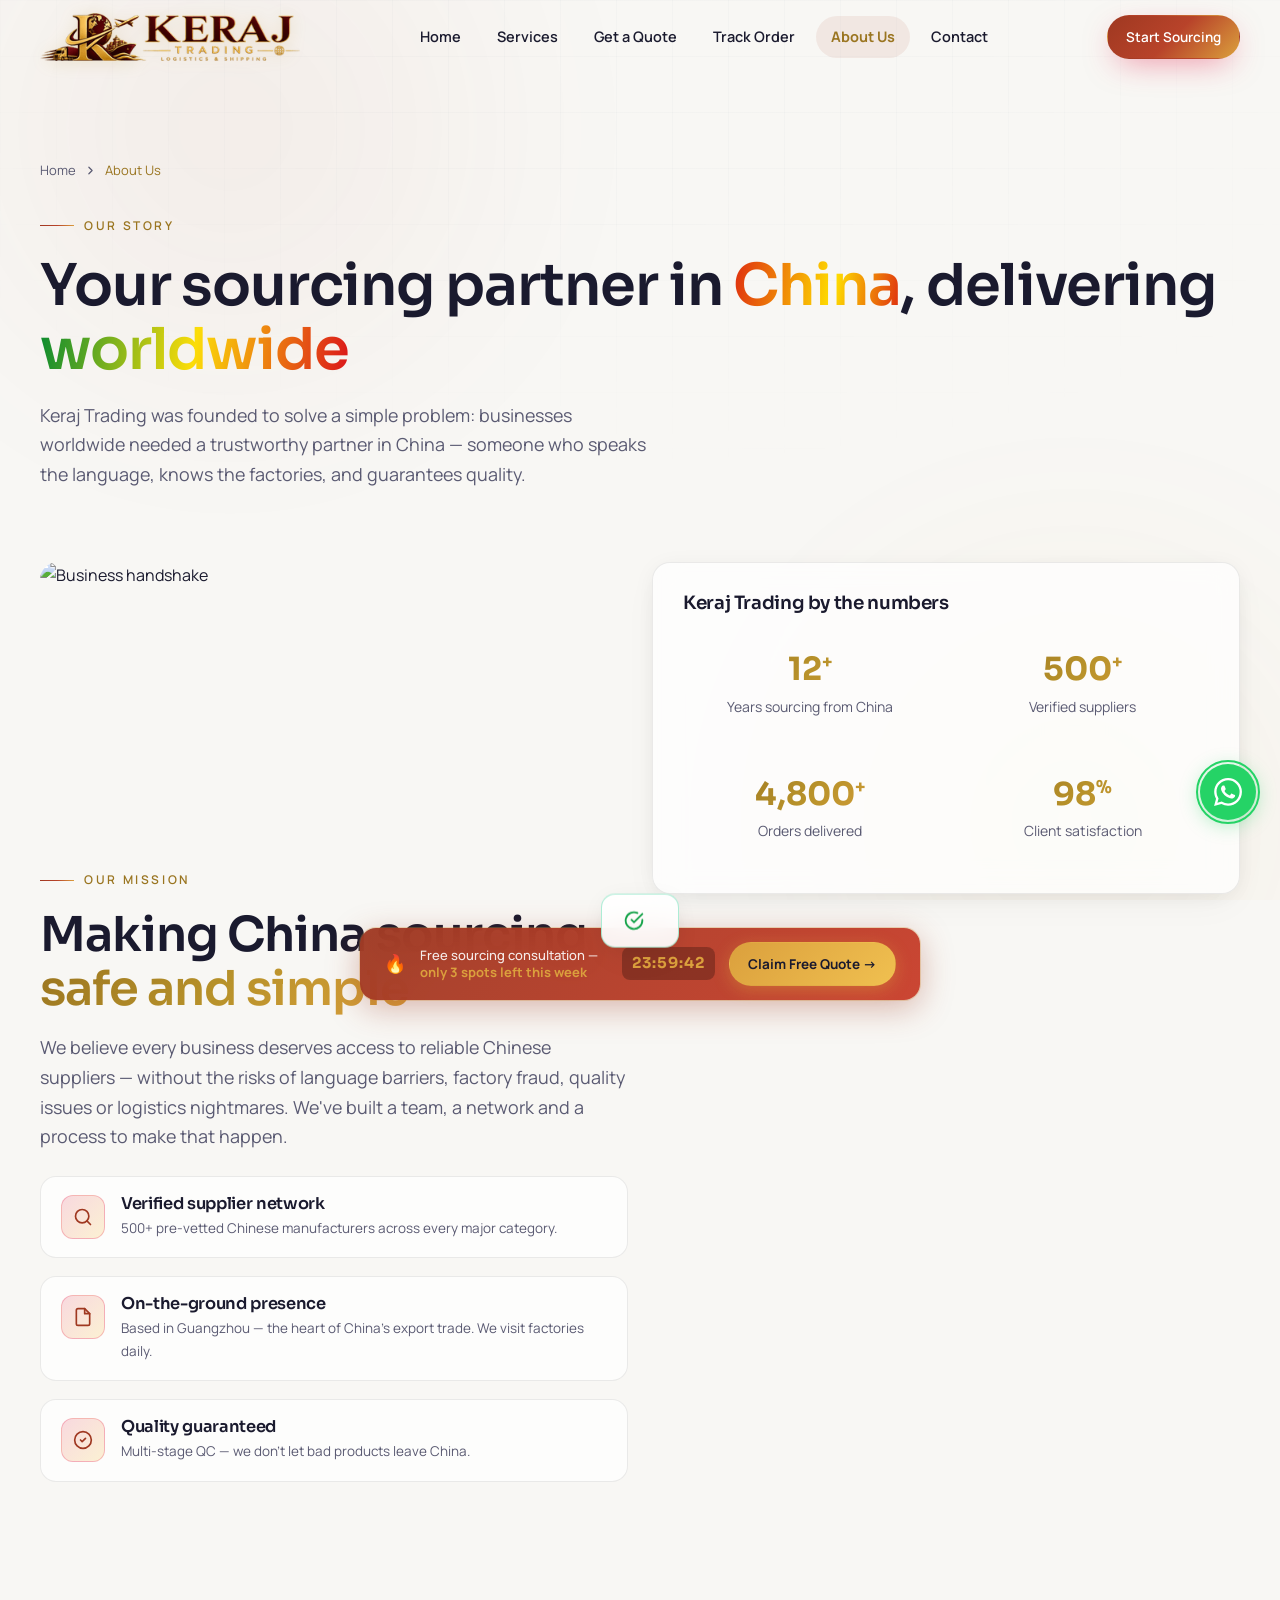
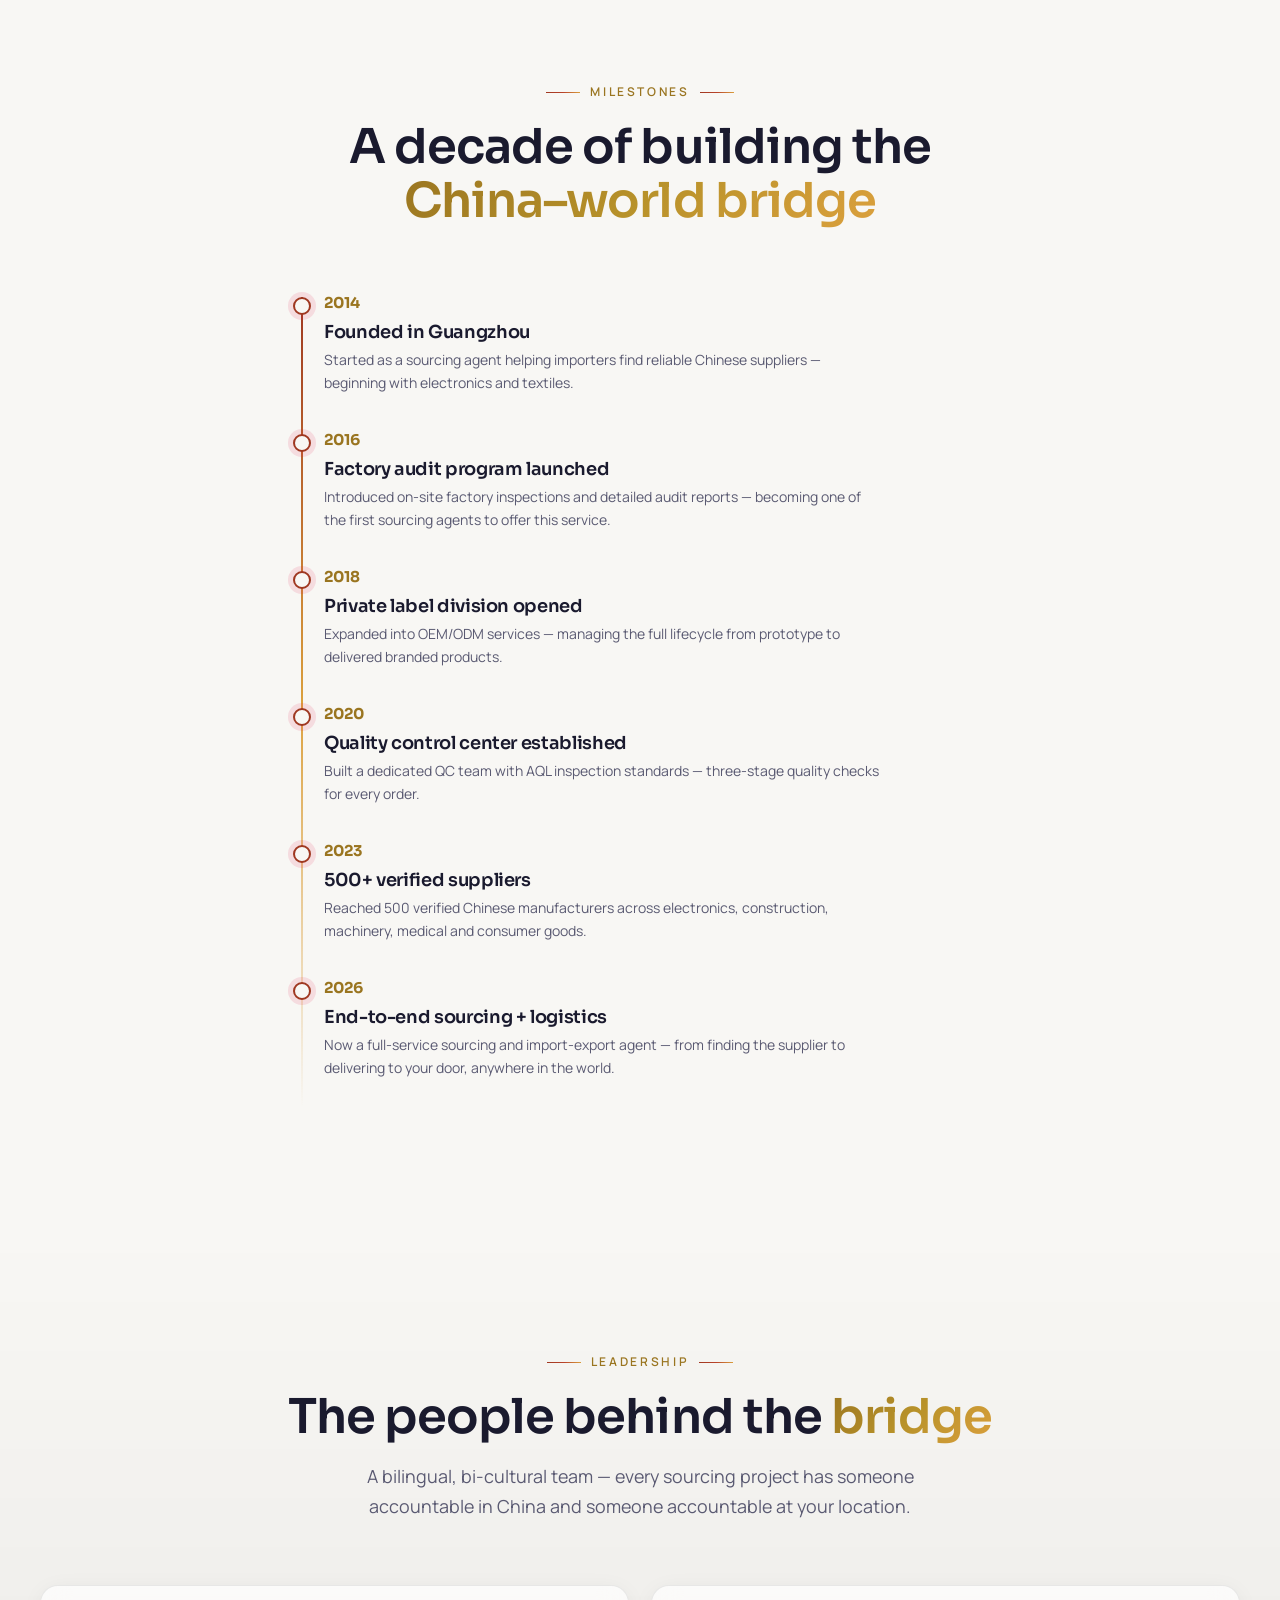
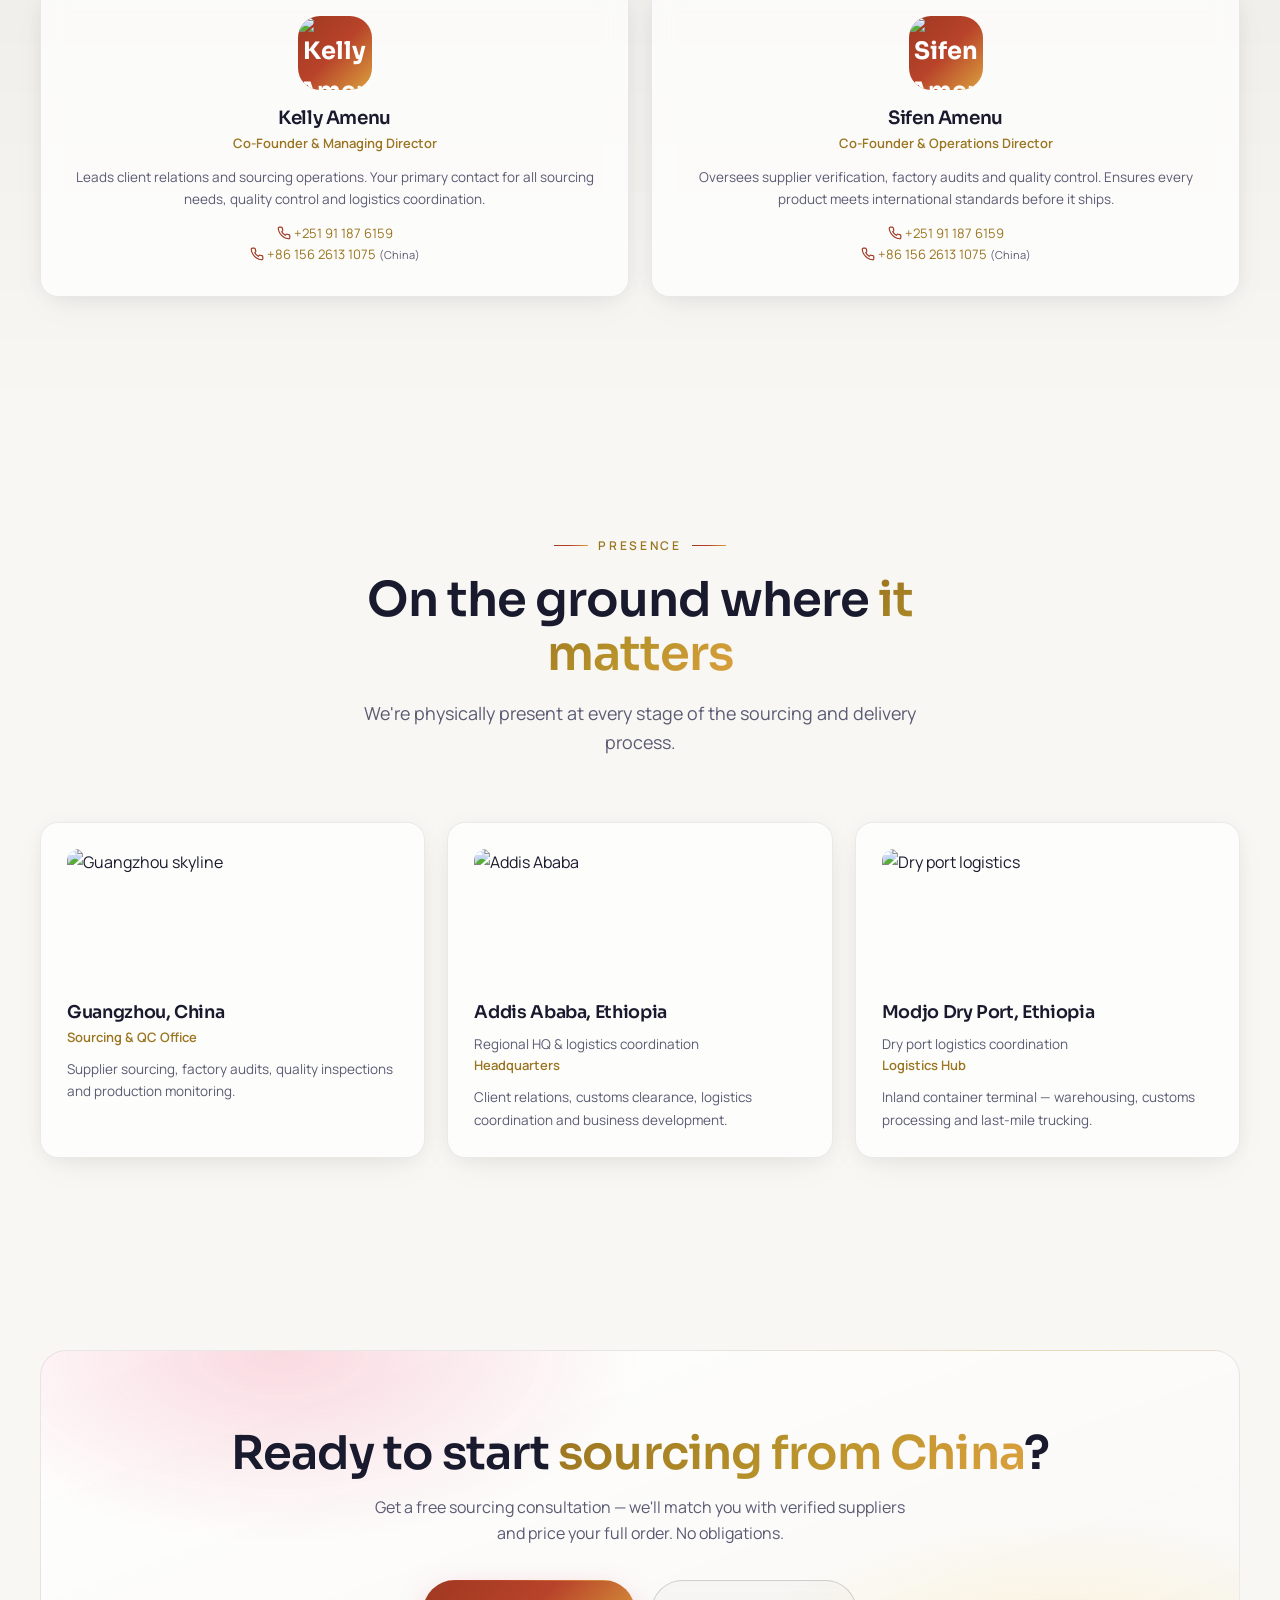
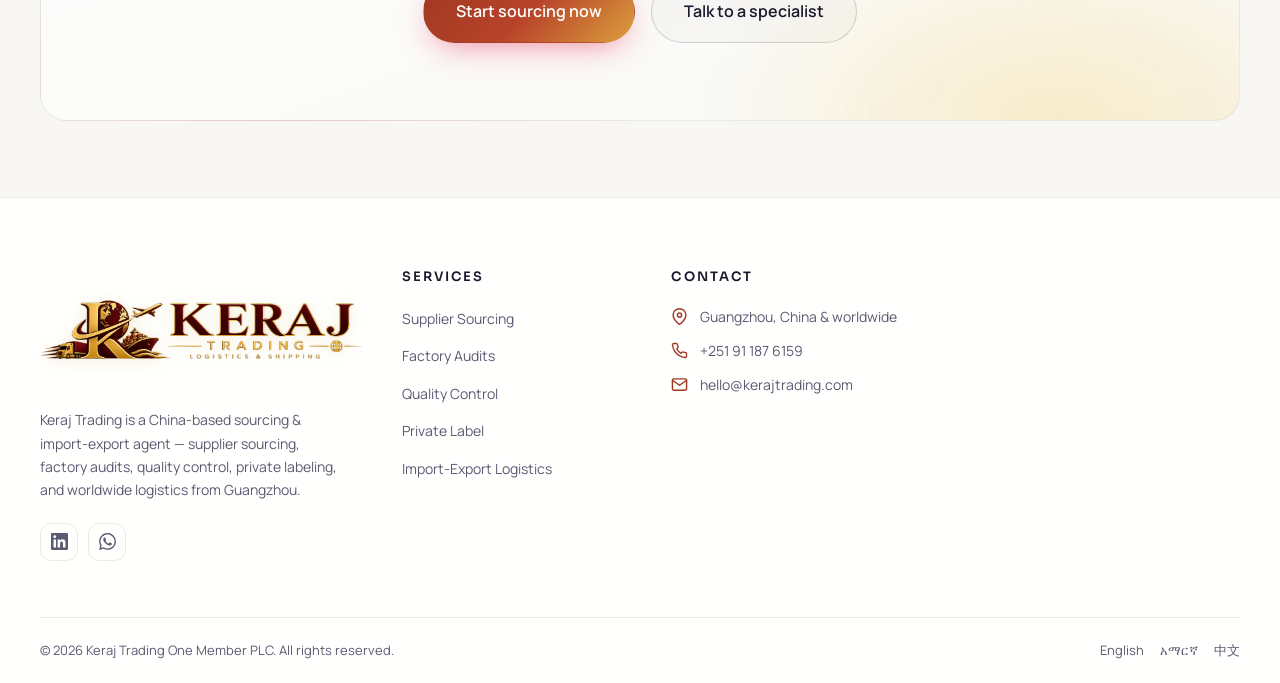
==== commit 27e1a12d: "Rebrand to sourcing agent with light theme, worldwide scope, and urgent CTA Complete site rewrite: p" ====
--- a/about.html
+++ b/about.html
@@ -3,8 +3,8 @@
 <head>
   <meta charset="UTF-8" />
   <meta name="viewport" content="width=device-width, initial-scale=1.0" />
-  <title>About Us — Keraj Trading | China to Ethiopia</title>
-  <meta name="description" content="Keraj Trading connects China and Ethiopia with sea and air freight and door-to-door delivery. Our story, mission, team and offices in Addis Ababa, Guangzhou, Djibouti and Shanghai." />
+  <title>About Us — Keraj Trading | China Sourcing &amp; Import-Export Agent</title>
+  <meta name="description" content="Keraj Trading is a China-based sourcing & import-export agent — supplier sourcing, factory audits, quality control, private labeling, and worldwide logistics. On the ground in Guangzhou since 2014." />
   <link rel="icon" href="assets/favicon.png" />
   <link rel="apple-touch-icon" href="assets/apple-touch-icon.png" />
   <link rel="preconnect" href="https://fonts.googleapis.com" />
@@ -26,12 +26,12 @@
         <a href="index.html">Home</a>
         <a href="services.html">Services</a>
         <a href="quote.html">Get a Quote</a>
-        <a href="tracking.html">Track Shipment</a>
+        <a href="tracking.html">Track Order</a>
         <a href="about.html" class="active">About Us</a>
         <a href="contact.html">Contact</a>
       </nav>
       <div class="nav-actions">
-        <a href="quote.html" class="btn btn-primary btn-sm">Get a Quote</a>
+        <a href="quote.html" class="btn btn-primary btn-sm">Start Sourcing</a>
         <button class="nav-toggle" id="navToggle" aria-label="Toggle menu" aria-expanded="false">
           <svg viewBox="0 0 24 24" fill="none" stroke="currentColor" stroke-width="2" stroke-linecap="round"><path d="M4 7h16M4 12h16M4 17h10"/></svg>
         </button>
@@ -39,7 +39,6 @@
     </div>
   </header>
 
-  <!-- ======= Page hero ======= -->
   <section class="page-hero">
     <div class="container">
       <div class="breadcrumbs reveal">
@@ -48,52 +47,34 @@
         <span class="cur">About Us</span>
       </div>
       <span class="eyebrow reveal">Our story</span>
-      <h1 class="reveal" style="--d:.05s">Two countries, one bridge — <span class="grad-text">built on trust</span></h1>
-      <p class="lead reveal" style="--d:.1s">Keraj Trading was founded on a simple observation: Ethiopian importers were being failed by forwarders who treated their cargo as a container number, not a business. We built the lane they deserved.</p>
-    </div>
-  </section>
-
-  <!-- ======= Mission ======= -->
+      <h1 class="reveal" style="--d:.05s">Your sourcing partner in <span class="grad-cn">China</span>, delivering <span class="grad-et">worldwide</span></h1>
+      <p class="lead reveal" style="--d:.1s">Keraj Trading was founded to solve a simple problem: businesses worldwide needed a trustworthy partner in China — someone who speaks the language, knows the factories, and guarantees quality.</p>
+    </div>
+  </section>
+
+  <!-- Mission -->
   <section class="section section-tight" style="padding-top:0">
     <div class="container">
       <div class="mission-grid">
-        <div class="glass card reveal">
-          <div class="icon-tile"><svg viewBox="0 0 24 24" fill="none" stroke="currentColor" stroke-width="2" stroke-linecap="round" stroke-linejoin="round"><circle cx="12" cy="12" r="9"/><circle cx="12" cy="12" r="4"/><circle cx="12" cy="12" r="1"/></svg></div>
-          <h3 class="card-title">Our mission</h3>
-          <p style="color:var(--muted);font-size:14.5px">To make importing from China to Ethiopia as reliable as ordering locally — one accountable team, transparent pricing, and every shipment visible from supplier door to final delivery.</p>
-        </div>
-        <div class="glass card reveal" style="--d:.08s">
-          <div class="icon-tile"><svg viewBox="0 0 24 24" fill="none" stroke="currentColor" stroke-width="2" stroke-linecap="round" stroke-linejoin="round"><path d="M2 12s3.5-7 10-7 10 7 10 7-3.5 7-10 7-10-7-10-7z"/><circle cx="12" cy="12" r="3"/></svg></div>
-          <h3 class="card-title">Our vision</h3>
-          <p style="color:var(--muted);font-size:14.5px">A connected Ethiopia where Chinese goods, machinery and technology move freely — with logistics as a growth engine for Ethiopian businesses, not a bottleneck.</p>
-        </div>
-      </div>
-    </div>
-  </section>
-
-  <!-- ======= Story ======= -->
-  <section class="section" style="background:linear-gradient(180deg,transparent,rgba(13,19,36,.35),transparent)">
-    <div class="container">
-      <div class="split">
         <div>
-          <span class="eyebrow reveal">Since 2014</span>
-          <h2 class="h2 reveal" style="--d:.05s">Started with one container of <span class="amber-text">textiles and a promise</span></h2>
-          <p class="lead reveal" style="--d:.1s">In 2014, our founders — an Ethiopian freight veteran and a Chinese logistics operator — moved their first LCL shipment from Yiwu to Addis Ababa. It arrived damaged, three weeks late, with surprise fees.</p>
-          <p class="lead reveal" style="--d:.15s">They decided that would never happen to their clients. Today Keraj Trading runs weekly sailings, daily airlifts and a bonded warehouse network across three countries — but the promise hasn't changed: <b style="color:var(--text)">you always know where your cargo is and what it costs.</b></p>
-          <div class="hero-trust reveal" style="--d:.2s;margin-top:30px">
-            <span class="chip"><svg viewBox="0 0 24 24" fill="none" stroke="currentColor" stroke-width="2.2" stroke-linecap="round" stroke-linejoin="round"><path d="M14 2H6a2 2 0 0 0-2 2v16a2 2 0 0 0 2 2h12a2 2 0 0 0 2-2V8z"/><path d="M14 2v6h6"/></svg><b>Licensed broker</b> ET & DJ</span>
-            <span class="chip"><svg viewBox="0 0 24 24" fill="none" stroke="currentColor" stroke-width="2.2" stroke-linecap="round" stroke-linejoin="round"><path d="M22 2 11 13"/><path d="M22 2 15 22l-4-9-9-4z"/></svg><b>IATA</b> cargo agent</span>
-            <span class="chip"><svg viewBox="0 0 24 24" fill="none" stroke="currentColor" stroke-width="2.2" stroke-linecap="round" stroke-linejoin="round"><path d="M21 8a2 2 0 0 0-1-1.73l-7-4a2 2 0 0 0-2 0l-7 4A2 2 0 0 0 3 8v8a2 2 0 0 0 1 1.73l7 4a2 2 0 0 0 2 0l7-4A2 2 0 0 0 21 16z"/><path d="m3.3 7 8.7 5 8.7-5"/><path d="M12 22V12"/></svg><b>FIATA</b> member</span>
+          <img src="https://images.unsplash.com/photo-1521791136064-7986c2920216?w=800&h=400&fit=crop&auto=format" alt="Business handshake" class="split-img" loading="lazy" />
+          <span class="eyebrow reveal">Our mission</span>
+          <h2 class="h2 reveal" style="--d:.05s">Making China sourcing <span class="grad-text">safe and simple</span></h2>
+          <p class="lead reveal" style="--d:.1s">We believe every business deserves access to reliable Chinese suppliers — without the risks of language barriers, factory fraud, quality issues or logistics nightmares. We've built a team, a network and a process to make that happen.</p>
+          <div class="feature-list" style="margin-top:24px">
+            <div class="feature reveal"><div class="icon-tile"><svg viewBox="0 0 24 24" fill="none" stroke="currentColor" stroke-width="2" stroke-linecap="round" stroke-linejoin="round"><circle cx="11" cy="11" r="8"/><path d="m21 21-4.3-4.3"/></svg></div><div><h4>Verified supplier network</h4><p>500+ pre-vetted Chinese manufacturers across every major category.</p></div></div>
+            <div class="feature reveal" style="--d:.06s"><div class="icon-tile"><svg viewBox="0 0 24 24" fill="none" stroke="currentColor" stroke-width="2" stroke-linecap="round" stroke-linejoin="round"><path d="M14 2H6a2 2 0 0 0-2 2v16a2 2 0 0 0 2 2h12a2 2 0 0 0 2-2V8z"/><path d="M14 2v6h6"/></svg></div><div><h4>On-the-ground presence</h4><p>Based in Guangzhou — the heart of China's export trade. We visit factories daily.</p></div></div>
+            <div class="feature reveal" style="--d:.12s"><div class="icon-tile"><svg viewBox="0 0 24 24" fill="none" stroke="currentColor" stroke-width="2" stroke-linecap="round" stroke-linejoin="round"><path d="M9 12l2 2 4-4"/><circle cx="12" cy="12" r="10"/></svg></div><div><h4>Quality guaranteed</h4><p>Multi-stage QC — we don't let bad products leave China.</p></div></div>
           </div>
         </div>
-        <div class="reveal" style="--d:.1s">
-          <div class="glass" style="padding:32px">
-            <h3 style="font-family:var(--font-d);font-size:1.15rem;margin-bottom:26px">Our values</h3>
-            <div class="feature-list" style="margin-top:0">
-              <div class="feature reveal"><div class="icon-tile"><svg viewBox="0 0 24 24" fill="none" stroke="currentColor" stroke-width="2" stroke-linecap="round" stroke-linejoin="round"><path d="M12 2 4 5v6c0 5.25 3.4 10.2 8 11 4.6-.8 8-5.75 8-11V5z"/><path d="m9 12 2 2 4-4"/></svg></div><div><h4>Radical transparency</h4><p>Every fee in the quote, every delay communicated, every promise tracked.</p></div></div>
-              <div class="feature reveal"><div class="icon-tile"><svg viewBox="0 0 24 24" fill="none" stroke="currentColor" stroke-width="2" stroke-linecap="round" stroke-linejoin="round"><path d="M20.42 4.58a5.4 5.4 0 0 0-7.65 0l-.77.78-.77-.78a5.4 5.4 0 0 0-7.65 7.65l.77.78L12 20.9l7.65-7.65.77-.78a5.4 5.4 0 0 0 0-7.65z"/></svg></div><div><h4>Care for cargo like our own</h4><p>Damage claims under 0.2% of shipments — and always settled quickly when they happen.</p></div></div>
-              <div class="feature reveal"><div class="icon-tile"><svg viewBox="0 0 24 24" fill="none" stroke="currentColor" stroke-width="2" stroke-linecap="round" stroke-linejoin="round"><path d="M17 21v-2a4 4 0 0 0-4-4H5a4 4 0 0 0-4 4v2"/><circle cx="9" cy="7" r="4"/><path d="M23 21v-2a4 4 0 0 0-3-3.87"/><path d="M16 3.13a4 4 0 0 1 0 7.75"/></svg></div><div><h4>Relationships over transactions</h4><p>4,800+ clients, most of whom came back after the first shipment. We grow when you grow.</p></div></div>
-              <div class="feature reveal"><div class="icon-tile"><svg viewBox="0 0 24 24" fill="none" stroke="currentColor" stroke-width="2" stroke-linecap="round" stroke-linejoin="round"><path d="M13 2 3 14h7l-1 8 10-12h-7l1-8z"/></svg></div><div><h4>Speed as a service</h4><p>Quote in 20 minutes, answer in hours, solve problems before they reach you.</p></div></div>
+        <div>
+          <div class="glass" style="padding:30px">
+            <h3 style="font-size:1.15rem;margin-bottom:20px">Keraj Trading by the numbers</h3>
+            <div class="stats-grid" style="grid-template-columns:1fr 1fr">
+              <div class="stat-card" style="padding:20px"><div class="stat-num" style="font-size:2rem"><span data-count="12">0</span><sup>+</sup></div><div class="stat-lbl">Years sourcing from China</div></div>
+              <div class="stat-card" style="padding:20px"><div class="stat-num" style="font-size:2rem"><span data-count="500">0</span><sup>+</sup></div><div class="stat-lbl">Verified suppliers</div></div>
+              <div class="stat-card" style="padding:20px"><div class="stat-num" style="font-size:2rem"><span data-count="4800">0</span><sup>+</sup></div><div class="stat-lbl">Orders delivered</div></div>
+              <div class="stat-card" style="padding:20px"><div class="stat-num" style="font-size:2rem"><span data-count="98">0</span><sup>%</sup></div><div class="stat-lbl">Client satisfaction</div></div>
             </div>
           </div>
         </div>
@@ -101,166 +82,132 @@
     </div>
   </section>
 
-  <!-- ======= Milestones ======= -->
+  <!-- Milestones -->
   <section class="section">
     <div class="container">
-      <div class="section-head">
+      <div class="section-head center">
         <span class="eyebrow reveal">Milestones</span>
-        <h2 class="h2 reveal" style="--d:.05s">A decade of building the <span class="grad-text">China–Ethiopia lane</span></h2>
-      </div>
-      <div class="milestones">
-        <div class="milestone reveal"><div class="yr">2014</div><h4>The first shipment</h4><p>Two founders, one LCL container from Yiwu, and a promise: transparent pricing and honest tracking, always.</p></div>
-        <div class="milestone reveal" style="--d:.04s"><div class="yr">2016</div><h4>Weekly LCL consolidation</h4><p>Fixed weekly sailings from Ningbo and Shenzhen to Djibouti. Our first 100 regular clients — mostly textile importers in Addis' Merkato.</p></div>
-        <div class="milestone reveal" style="--d:.08s"><div class="yr">2018</div><h4>Customs brokerage license</h4><p>Became a licensed, bonded broker in Ethiopia and Djibouti. Duties pre-calculated in every quote from then on.</p></div>
-        <div class="milestone reveal" style="--d:.12s"><div class="yr">2020</div><h4>Air freight launch</h4><p>Added daily air cargo to meet demand for urgent parts and e-commerce parcels. Survived the pandemic together with our clients.</p></div>
-        <div class="milestone reveal" style="--d:.16s"><div class="yr">2022</div><h4>Modjo bonded warehouse</h4><p>Opened 8,000 m² of bonded storage at Modjo Dry Port, allowing clients to defer duties and improve cash flow.</p></div>
-        <div class="milestone reveal" style="--d:.2s"><div class="yr">2024</div><h4>10 years · 15,000+ shipments</h4><p>Crossed 15,000 shipments and opened the Addis Bole Lemi distribution centre. Named among Ethiopia's fastest-growing logistics firms.</p></div>
-        <div class="milestone reveal" style="--d:.24s"><div class="yr">2026</div><h4>Full digital tracking</h4><p>Every container and parcel now streams live GPS data with WhatsApp milestone alerts — the promise, automated.</p></div>
-      </div>
-    </div>
-  </section>
-
-  <!-- ======= Team ======= -->
-  <section class="section" style="background:linear-gradient(180deg,transparent,rgba(13,19,36,.35),transparent)">
+        <h2 class="h2 reveal" style="--d:.05s">A decade of building the <span class="grad-text">China–world bridge</span></h2>
+      </div>
+      <div class="milestones" style="max-width:700px;margin-inline:auto">
+        <div class="milestone reveal"><div class="yr">2014</div><h4>Founded in Guangzhou</h4><p>Started as a sourcing agent helping importers find reliable Chinese suppliers — beginning with electronics and textiles.</p></div>
+        <div class="milestone reveal" style="--d:.06s"><div class="yr">2016</div><h4>Factory audit program launched</h4><p>Introduced on-site factory inspections and detailed audit reports — becoming one of the first sourcing agents to offer this service.</p></div>
+        <div class="milestone reveal" style="--d:.12s"><div class="yr">2018</div><h4>Private label division opened</h4><p>Expanded into OEM/ODM services — managing the full lifecycle from prototype to delivered branded products.</p></div>
+        <div class="milestone reveal" style="--d:.18s"><div class="yr">2020</div><h4>Quality control center established</h4><p>Built a dedicated QC team with AQL inspection standards — three-stage quality checks for every order.</p></div>
+        <div class="milestone reveal" style="--d:.24s"><div class="yr">2023</div><h4>500+ verified suppliers</h4><p>Reached 500 verified Chinese manufacturers across electronics, construction, machinery, medical and consumer goods.</p></div>
+        <div class="milestone reveal" style="--d:.3s"><div class="yr">2026</div><h4>End-to-end sourcing + logistics</h4><p>Now a full-service sourcing and import-export agent — from finding the supplier to delivering to your door, anywhere in the world.</p></div>
+      </div>
+    </div>
+  </section>
+
+  <!-- Team -->
+  <section class="section" style="background:linear-gradient(180deg,transparent,rgba(0,0,0,.03),transparent)">
     <div class="container">
       <div class="section-head center">
         <span class="eyebrow reveal">Leadership</span>
         <h2 class="h2 reveal" style="--d:.05s">The people behind the <span class="grad-text">bridge</span></h2>
-        <p class="lead reveal" style="--d:.1s">A bilingual, bi-cultural team — every shipment has someone accountable in China and someone accountable in Ethiopia.</p>
-      </div>
-      <div class="team-grid">
-        <div class="glass team-card reveal"><div class="avatar">DK</div><h3>Dawit Kebede</h3><span class="role">Co-Founder & CEO</span><p>20 years in Ethiopian freight. Built the customs and bonded-network side of the business. Fluent in Amharic, English.</p></div>
-        <div class="glass team-card reveal" style="--d:.06s"><div class="avatar">LC</div><h3>Ling Chen</h3><span class="role">Co-Founder & GM China</span><p>Leads our Guangzhou, Yiwu and Shanghai operations. Ex-port operator, obsessed with loading plans and transit times.</p></div>
-        <div class="glass team-card reveal" style="--d:.12s"><div class="avatar">HT</div><h3>Hana Tadesse</h3><span class="role">Head of Customs & Compliance</span><p>Former Ethiopian Customs Authority examiner. Knows HS codes the way most people know phone numbers.</p></div>
-        <div class="glass team-card reveal"><div class="avatar amber">MW</div><h3>Mekdes Wondimu</h3><span class="role">Client Success Lead</span><p>Your first call for anything. Runs the Addis client team and the 20-minute quote promise.</p></div>
-        <div class="glass team-card reveal" style="--d:.06s"><div class="avatar violet">YZ</div><h3>Yu Zhang</h3><span class="role">Operations Director, China</span><p>Coordinates pickup, packing, inspection and vessel bookings across five Chinese cities.</p></div>
-        <div class="glass team-card reveal" style="--d:.12s"><div class="avatar">SB</div><h3>Solomon Belay</h3><span class="role">Warehouse & Distribution Manager</span><p>Runs 15,000 m² across Addis and Modjo, and the final-mile fleet serving 12+ cities.</p></div>
-      </div>
-    </div>
-  </section>
-
-  <!-- ======= Offices ======= -->
-  <section class="section section-tight">
-    <div class="container">
-      <div class="section-head">
+        <p class="lead reveal" style="--d:.1s">A bilingual, bi-cultural team — every sourcing project has someone accountable in China and someone accountable at your location.</p>
+      </div>
+      <div class="team-grid" style="grid-template-columns:1fr 1fr">
+        <div class="glass team-card reveal">
+          <img src="https://images.unsplash.com/photo-1573496359142-b8d87734a5a2?w=200&h=200&fit=crop&auto=format" alt="Kelly Amenu" class="avatar" style="object-fit:cover" loading="lazy" />
+          <h3>Kelly Amenu</h3>
+          <span class="role">Co-Founder &amp; Managing Director</span>
+          <p>Leads client relations and sourcing operations. Your primary contact for all sourcing needs, quality control and logistics coordination.</p>
+          <p style="margin-top:12px;font-size:13px;color:var(--muted)"><svg viewBox="0 0 24 24" fill="none" stroke="currentColor" stroke-width="2" stroke-linecap="round" stroke-linejoin="round" style="width:14px;height:14px;display:inline;vertical-align:-2px;color:var(--cyan)"><path d="M22 16.92v3a2 2 0 0 1-2.18 2 19.79 19.79 0 0 1-8.63-3.07 19.5 19.5 0 0 1-6-6 19.79 19.79 0 0 1-3.07-8.67A2 2 0 0 1 4.11 2h3a2 2 0 0 1 2 1.72c.127.96.361 1.903.7 2.81a2 2 0 0 1-.45 2.11L8.09 9.91a16 16 0 0 0 6 6l1.27-1.27a2 2 0 0 1 2.11-.45c.907.339 1.85.573 2.81.7A2 2 0 0 1 22 16.92z"/></svg> <a href="tel:+251911876159" style="color:var(--gold)">+251 91 187 6159</a></p>
+          <p style="font-size:13px;color:var(--muted)"><svg viewBox="0 0 24 24" fill="none" stroke="currentColor" stroke-width="2" stroke-linecap="round" stroke-linejoin="round" style="width:14px;height:14px;display:inline;vertical-align:-2px;color:var(--cyan)"><path d="M22 16.92v3a2 2 0 0 1-2.18 2 19.79 19.79 0 0 1-8.63-3.07 19.5 19.5 0 0 1-6-6 19.79 19.79 0 0 1-3.07-8.67A2 2 0 0 1 4.11 2h3a2 2 0 0 1 2 1.72c.127.96.361 1.903.7 2.81a2 2 0 0 1-.45 2.11L8.09 9.91a16 16 0 0 0 6 6l1.27-1.27a2 2 0 0 1 2.11-.45c.907.339 1.85.573 2.81.7A2 2 0 0 1 22 16.92z"/></svg> <a href="tel:+8615626131075" style="color:var(--gold)">+86 156 2613 1075</a> <span style="font-size:11px">(China)</span></p>
+        </div>
+        <div class="glass team-card reveal" style="--d:.08s">
+          <img src="https://images.unsplash.com/photo-1580489944761-15a19d654956?w=200&h=200&fit=crop&auto=format" alt="Sifen Amenu" class="avatar" style="object-fit:cover" loading="lazy" />
+          <h3>Sifen Amenu</h3>
+          <span class="role">Co-Founder &amp; Operations Director</span>
+          <p>Oversees supplier verification, factory audits and quality control. Ensures every product meets international standards before it ships.</p>
+          <p style="margin-top:12px;font-size:13px;color:var(--muted)"><svg viewBox="0 0 24 24" fill="none" stroke="currentColor" stroke-width="2" stroke-linecap="round" stroke-linejoin="round" style="width:14px;height:14px;display:inline;vertical-align:-2px;color:var(--cyan)"><path d="M22 16.92v3a2 2 0 0 1-2.18 2 19.79 19.79 0 0 1-8.63-3.07 19.5 19.5 0 0 1-6-6 19.79 19.79 0 0 1-3.07-8.67A2 2 0 0 1 4.11 2h3a2 2 0 0 1 2 1.72c.127.96.361 1.903.7 2.81a2 2 0 0 1-.45 2.11L8.09 9.91a16 16 0 0 0 6 6l1.27-1.27a2 2 0 0 1 2.11-.45c.907.339 1.85.573 2.81.7A2 2 0 0 1 22 16.92z"/></svg> <a href="tel:+251911876159" style="color:var(--gold)">+251 91 187 6159</a></p>
+          <p style="font-size:13px;color:var(--muted)"><svg viewBox="0 0 24 24" fill="none" stroke="currentColor" stroke-width="2" stroke-linecap="round" stroke-linejoin="round" style="width:14px;height:14px;display:inline;vertical-align:-2px;color:var(--cyan)"><path d="M22 16.92v3a2 2 0 0 1-2.18 2 19.79 19.79 0 0 1-8.63-3.07 19.5 19.5 0 0 1-6-6 19.79 19.79 0 0 1-3.07-8.67A2 2 0 0 1 4.11 2h3a2 2 0 0 1 2 1.72c.127.96.361 1.903.7 2.81a2 2 0 0 1-.45 2.11L8.09 9.91a16 16 0 0 0 6 6l1.27-1.27a2 2 0 0 1 2.11-.45c.907.339 1.85.573 2.81.7A2 2 0 0 1 22 16.92z"/></svg> <a href="tel:+8615626131075" style="color:var(--gold)">+86 156 2613 1075</a> <span style="font-size:11px">(China)</span></p>
+        </div>
+      </div>
+    </div>
+  </section>
+
+  <!-- Offices -->
+  <section class="section">
+    <div class="container">
+      <div class="section-head center">
         <span class="eyebrow reveal">Presence</span>
-        <h2 class="h2 reveal" style="--d:.05s">Four offices, <span class="grad-text">one team</span></h2>
-        <p class="lead reveal" style="--d:.1s">We're physically present at every stage of the corridor — so your cargo is never "somewhere out there."</p>
+        <h2 class="h2 reveal" style="--d:.05s">On the ground where <span class="grad-text">it matters</span></h2>
+        <p class="lead reveal" style="--d:.1s">We're physically present at every stage of the sourcing and delivery process.</p>
       </div>
       <div class="office-grid">
         <div class="glass office-card reveal">
-          <div class="flag">🇪🇹</div>
-          <h3>Headquarters</h3><div class="city">Addis Ababa, Ethiopia</div>
-          <p>Bole Road, opposite Friendship Park. Client services, warehousing & distribution, ETB payments, claims.</p>
-        </div>
-        <div class="glass office-card reveal" style="--d:.06s">
-          <div class="flag">🇨🇳</div>
-          <h3>China Operations</h3><div class="city">Guangzhou, China</div>
-          <p>Baiyun District. Consolidation hub, export docs, supplier pickups for Guangdong & Fujian.</p>
-        </div>
-        <div class="glass office-card reveal" style="--d:.12s">
-          <div class="flag">🇨🇳</div>
-          <h3>Yiwu Hub</h3><div class="city">Yiwu, Zhejiang, China</div>
-          <p>Adjacent to the international trade market. Same-day collection and weekly LCL consolidation.</p>
-        </div>
-        <div class="glass office-card reveal">
-          <div class="flag">🇩🇯</div>
-          <h3>Djibouti Office</h3><div class="city">Djibouti City</div>
-          <p>At Djibouti International Free Trade Zone. Vessel ops, transshipment and port-side customs.</p>
-        </div>
-        <div class="glass office-card reveal" style="--d:.06s">
-          <div class="flag">🇨🇳</div>
-          <h3>Shanghai Desk</h3><div class="city">Pudong, Shanghai</div>
-          <p>Air cargo and FCL bookings for East China, with airfreight ops at PVG.</p>
-        </div>
-        <div class="glass office-card reveal" style="--d:.12s">
-          <div class="flag">🇪🇹</div>
-          <h3>Modjo Dry Port</h3><div class="city">Modjo, Oromia, Ethiopia</div>
-          <p>Bonded warehouse and customs on site, plus truck dispatch to regional cities.</p>
-        </div>
-      </div>
-    </div>
-  </section>
-
-  <!-- ======= CTA ======= -->
+          <img src="https://images.unsplash.com/photo-1523731407965-2430cd12f5e4?w=400&h=200&fit=crop&auto=format" alt="Guangzhou skyline" class="cat-img" loading="lazy" />
+          <h3>Guangzhou, China</h3>
+          <div class="city">Sourcing &amp; QC Office</div>
+          <p>Supplier sourcing, factory audits, quality inspections and production monitoring.</p>
+        </div>
+        <div class="glass office-card reveal" style="--d:.08s">
+          <img src="https://images.unsplash.com/photo-1572536147248-ac59a8abfa4b?w=400&h=200&fit=crop&auto=format" alt="Addis Ababa" class="cat-img" loading="lazy" />
+          <h3>Addis Ababa, Ethiopia</h3><p>Regional HQ &amp; logistics coordination</p>
+          <div class="city">Headquarters</div>
+          <p>Client relations, customs clearance, logistics coordination and business development.</p>
+        </div>
+        <div class="glass office-card reveal" style="--d:.16s">
+          <img src="https://images.unsplash.com/photo-1553413077-190dd305871c?w=400&h=200&fit=crop&auto=format" alt="Dry port logistics" class="cat-img" loading="lazy" />
+          <h3>Modjo Dry Port, Ethiopia</h3><p>Dry port logistics coordination</p>
+          <div class="city">Logistics Hub</div>
+          <p>Inland container terminal — warehousing, customs processing and last-mile trucking.</p>
+        </div>
+      </div>
+    </div>
+  </section>
+
+  <!-- CTA -->
   <section class="section section-tight">
     <div class="container">
       <div class="cta-band reveal">
-        <h2>Let's move something <span class="grad-text">together</span></h2>
-        <p>Whether it's your first shipment or your hundredth, we'd love to earn your cargo.</p>
+        <h2>Ready to start <span class="grad-text">sourcing from China</span>?</h2>
+        <p>Get a free sourcing consultation — we'll match you with verified suppliers and price your full order. No obligations.</p>
         <div class="cta-actions">
-          <a href="quote.html" class="btn btn-primary btn-lg">Get an instant quote</a>
-          <a href="contact.html" class="btn btn-ghost btn-lg">Contact the team</a>
-        </div>
-      </div>
-    </div>
-  </section>
-
-  <!-- ======= Footer ======= -->
+          <a href="quote.html" class="btn btn-primary btn-lg">Start sourcing now</a>
+          <a href="contact.html" class="btn btn-ghost btn-lg">Talk to a specialist</a>
+        </div>
+      </div>
+    </div>
+  </section>
+
+  <!-- Footer -->
   <footer class="site-footer">
     <div class="container">
       <div class="footer-grid">
         <div class="footer-brand">
-          <a href="index.html" class="brand" aria-label="Keraj Trading — home">
-            <img src="assets/logo.png" alt="Keraj Trading — One Member PLC · Logistics & Shipping Solutions" class="brand-img brand-img-lg" />
-          </a>
-          <p>Keraj Trading moves freight between China and Ethiopia — sea and air, with customs clearance, dry-port trucking and door-to-door delivery handled end to end.</p>
+          <a href="index.html" class="brand" aria-label="Keraj Trading — home"><img src="assets/logo.png" alt="Keraj Trading" class="brand-img brand-img-lg" /></a>
+          <p>Keraj Trading is a China-based sourcing & import-export agent — supplier sourcing, factory audits, quality control, private labeling, and worldwide logistics from Guangzhou.</p>
           <div class="footer-socials">
-            <a href="#" class="soc" aria-label="LinkedIn"><svg viewBox="0 0 24 24" fill="currentColor"><path d="M20.45 20.45h-3.55v-5.57c0-1.33-.03-3.04-1.85-3.04-1.86 0-2.14 1.45-2.14 2.94v5.67H9.35V9h3.41v1.56h.05c.47-.9 1.63-1.85 3.36-1.85 3.6 0 4.27 2.37 4.27 5.45v6.29zM5.34 7.43a2.06 2.06 0 1 1 0-4.12 2.06 2.06 0 0 1 0 4.12zM7.12 20.45H3.56V9h3.56v11.45z"/></svg></a>
-            <a href="#" class="soc" aria-label="Facebook"><svg viewBox="0 0 24 24" fill="currentColor"><path d="M13.5 21v-8.25h2.77l.42-3.22H13.5V7.47c0-.93.26-1.57 1.6-1.57h1.7V3.03c-.3-.04-1.31-.13-2.49-.13-2.46 0-4.15 1.5-4.15 4.26v2.37H7.4v3.22h2.76V21h3.34z"/></svg></a>
-            <a href="#" class="soc" aria-label="Telegram"><svg viewBox="0 0 24 24" fill="currentColor"><path d="M21.9 4.6 18.9 19c-.22 1-.82 1.25-1.66.78l-4.58-3.37-2.21 2.13c-.24.24-.45.45-.92.45l.33-4.66 8.5-7.68c.37-.33-.08-.51-.57-.18L7.4 12.6 2.9 11.3c-.97-.3-.99-.97.2-1.44L20.6 3.2c.8-.3 1.5.18 1.3 1.4z"/></svg></a>
-            <a href="#" class="soc" aria-label="Instagram"><svg viewBox="0 0 24 24" fill="none" stroke="currentColor" stroke-width="2"><rect x="3" y="3" width="18" height="18" rx="5"/><circle cx="12" cy="12" r="4"/><circle cx="17.5" cy="6.5" r="1" fill="currentColor" stroke="none"/></svg></a>
+            <a href="#" class="soc" aria-label="LinkedIn"><svg viewBox="0 0 24 24" fill="currentColor"><path d="M20.447 20.452h-3.554v-5.569c0-1.328-.027-3.037-1.852-3.037-1.853 0-2.136 1.445-2.136 2.939v5.667H9.351V9h3.414v1.561h.046c.477-.9 1.637-1.85 3.37-1.85 3.601 0 4.267 2.37 4.267 5.455v6.286zM5.337 7.433a2.062 2.062 0 0 1-2.063-2.065 2.064 2.064 0 1 1 2.063 2.065zm1.782 13.019H3.555V9h3.564v11.452zM22.225 0H1.771C.792 0 0 .774 0 1.729v20.542C0 23.227.792 24 1.771 24h20.451C23.2 24 24 23.227 24 22.271V1.729C24 .774 23.2 0 22.222 0h.003z"/></svg></a>
+            <a href="https://wa.me/251911876159" class="soc" aria-label="WhatsApp"><svg viewBox="0 0 24 24" fill="currentColor"><path d="M17.472 14.382c-.297-.149-1.758-.867-2.03-.967-.273-.099-.471-.148-.67.15-.197.297-.767.966-.94 1.164-.173.199-.347.223-.644.075-.297-.15-1.255-.463-2.39-1.475-.883-.788-1.48-1.761-1.653-2.059-.173-.297-.018-.458.13-.606.134-.133.298-.347.446-.52.149-.174.198-.298.298-.497.099-.198.05-.371-.025-.52-.075-.149-.669-1.612-.916-2.207-.242-.579-.487-.5-.669-.51-.173-.008-.371-.01-.57-.01-.198 0-.52.074-.792.372-.272.297-1.04 1.016-1.04 2.479 0 1.462 1.065 2.875 1.213 3.074.149.198 2.096 3.2 5.077 4.487.709.306 1.262.489 1.694.625.712.227 1.36.195 1.871.118.571-.085 1.758-.719 2.006-1.413.248-.694.248-1.289.173-1.413-.074-.124-.272-.198-.57-.347m-5.421 7.403h-.004a9.87 9.87 0 0 1-5.031-1.378l-.361-.214-3.741.982.998-3.648-.235-.374a9.86 9.86 0 0 1-1.51-5.26c.001-5.45 4.436-9.884 9.888-9.884 2.64 0 5.122 1.03 6.988 2.898a9.825 9.825 0 0 1 2.893 6.994c-.003 5.45-4.437 9.884-9.885 9.884m8.413-18.297A11.815 11.815 0 0 0 12.05 0C5.495 0 .16 5.335.157 11.892c0 2.096.547 4.142 1.588 5.945L.057 24l6.305-1.654a11.882 11.882 0 0 0 5.683 1.448h.005c6.554 0 11.89-5.335 11.893-11.893a11.821 11.821 0 0 0-3.48-8.413z"/></svg></a>
           </div>
         </div>
-        <div class="footer-col">
-          <h4>Company</h4>
-          <ul>
-            <li><a href="about.html">About Us</a></li>
-            <li><a href="services.html">Services</a></li>
-            <li><a href="quote.html">Get a Quote</a></li>
-            <li><a href="tracking.html">Track Shipment</a></li>
-            <li><a href="contact.html">Contact</a></li>
-          </ul>
-        </div>
-        <div class="footer-col">
-          <h4>Services</h4>
-          <ul>
-            <li><a href="services.html#sea">Sea Freight FCL / LCL</a></li>
-            <li><a href="services.html#air">Air Freight</a></li>
-            <li><a href="services.html#trucking">Dry-Port Trucking & Door-to-Door</a></li>
-            <li><a href="services.html#customs">Customs Clearance</a></li>
-            <li><a href="services.html#warehouse">Warehousing & Distribution</a></li>
-          </ul>
-        </div>
-        <div class="footer-col footer-contact">
-          <h4>Contact</h4>
-          <ul>
-            <li><svg viewBox="0 0 24 24" fill="none" stroke="currentColor" stroke-width="2" stroke-linecap="round" stroke-linejoin="round"><path d="M21 10c0 7-9 13-9 13s-9-6-9-13a9 9 0 0 1 18 0z"/><circle cx="12" cy="10" r="3"/></svg>Bole Road, Addis Ababa, Ethiopia</li>
-            <li><svg viewBox="0 0 24 24" fill="none" stroke="currentColor" stroke-width="2" stroke-linecap="round" stroke-linejoin="round"><path d="M22 16.92v3a2 2 0 0 1-2.18 2 19.79 19.79 0 0 1-8.63-3.07 19.5 19.5 0 0 1-6-6 19.79 19.79 0 0 1-3.07-8.67A2 2 0 0 1 4.11 2h3a2 2 0 0 1 2 1.72c.13.96.36 1.9.7 2.81a2 2 0 0 1-.45 2.11L8.09 9.91a16 16 0 0 0 6 6l1.27-1.27a2 2 0 0 1 2.11-.45c.91.34 1.85.57 2.81.7A2 2 0 0 1 22 16.92z"/></svg>+251 11 662 0400</li>
-            <li><svg viewBox="0 0 24 24" fill="none" stroke="currentColor" stroke-width="2" stroke-linecap="round" stroke-linejoin="round"><path d="M22 16.92v3a2 2 0 0 1-2.18 2 19.79 19.79 0 0 1-8.63-3.07 19.5 19.5 0 0 1-6-6 19.79 19.79 0 0 1-3.07-8.67A2 2 0 0 1 4.11 2h3a2 2 0 0 1 2 1.72c.13.96.36 1.9.7 2.81a2 2 0 0 1-.45 2.11L8.09 9.91a16 16 0 0 0 6 6l1.27-1.27a2 2 0 0 1 2.11-.45c.91.34 1.85.57 2.81.7A2 2 0 0 1 22 16.92z"/></svg>+86 20 3888 1234</li>
-            <li><svg viewBox="0 0 24 24" fill="none" stroke="currentColor" stroke-width="2" stroke-linecap="round" stroke-linejoin="round"><rect x="2" y="4" width="20" height="16" rx="2"/><path d="m22 7-10 6L2 7"/></svg>hello@kerajtrading.com</li>
-          </ul>
-          <div class="newsletter" style="margin-top:22px">
-            <p>Freight rates & route updates — once a month, no spam.</p>
-            <form class="news-form">
-              <input type="email" placeholder="Your email address" required aria-label="Email address" />
-              <button type="submit" aria-label="Subscribe"><svg viewBox="0 0 24 24" fill="none" stroke="currentColor" stroke-width="2.2" stroke-linecap="round" stroke-linejoin="round"><path d="m22 2-7 20-4-9-9-4z"/><path d="M22 2 11 13"/></svg></button>
-            </form>
-          </div>
-        </div>
+        <div class="footer-col"><h4>Services</h4><ul><li><a href="services.html#sourcing">Supplier Sourcing</a></li><li><a href="services.html#audits">Factory Audits</a></li><li><a href="services.html#qc">Quality Control</a></li><li><a href="services.html#private-label">Private Label</a></li><li><a href="services.html#logistics">Import-Export Logistics</a></li></ul></div>
+        <div class="footer-col"><h4>Contact</h4><ul class="footer-contact"><li><svg viewBox="0 0 24 24" fill="none" stroke="currentColor" stroke-width="2" stroke-linecap="round" stroke-linejoin="round"><path d="M21 10c0 7-9 13-9 13s-9-6-9-13a9 9 0 0 1 18 0z"/><circle cx="12" cy="10" r="3"/></svg><span>Guangzhou, China &amp; worldwide</span></li><li><svg viewBox="0 0 24 24" fill="none" stroke="currentColor" stroke-width="2" stroke-linecap="round" stroke-linejoin="round"><path d="M22 16.92v3a2 2 0 0 1-2.18 2 19.79 19.79 0 0 1-8.63-3.07 19.5 19.5 0 0 1-6-6 19.79 19.79 0 0 1-3.07-8.67A2 2 0 0 1 4.11 2h3a2 2 0 0 1 2 1.72c.127.96.361 1.903.7 2.81a2 2 0 0 1-.45 2.11L8.09 9.91a16 16 0 0 0 6 6l1.27-1.27a2 2 0 0 1 2.11-.45c.907.339 1.85.573 2.81.7A2 2 0 0 1 22 16.92z"/></svg><span>+251 91 187 6159</span></li><li><svg viewBox="0 0 24 24" fill="none" stroke="currentColor" stroke-width="2" stroke-linecap="round" stroke-linejoin="round"><path d="M4 4h16c1.1 0 2 .9 2 2v12c0 1.1-.9 2-2 2H4c-1.1 0-2-.9-2-2V6c0-1.1.9-2 2-2z"/><polyline points="22,6 12,13 2,6"/></svg><span>hello@kerajtrading.com</span></li></ul></div>
       </div>
       <div class="footer-bottom">
-        <span>© <span data-year>2026</span> Keraj Trading One Member PLC</span>
-        <div class="langs">
-          <a href="#">English</a>
-          <a href="#">አማርኛ</a>
-          <a href="#">中文</a>
-          <a href="#">Français</a>
-        </div>
+        <span>&copy; 2026 Keraj Trading One Member PLC. All rights reserved.</span>
+        <div class="langs"><a href="#">English</a><a href="#">አማርኛ</a><a href="#">中文</a></div>
       </div>
     </div>
   </footer>
 
+  <div class="toast" id="toast"><svg viewBox="0 0 24 24" fill="none" stroke="currentColor" stroke-width="2.2" stroke-linecap="round" stroke-linejoin="round"><path d="M22 11.08V12a10 10 0 1 1-5.93-9.14"/><polyline points="22 4 12 14.01 9 11.01"/></svg><span id="toastMsg"></span></div>
+  <div class="cursor-glow" id="cursorGlow"></div>
   <script src="js/main.js"></script>
+
+  <!-- Sticky CTA Bar -->
+  <div class="sticky-cta" id="stickyCta">
+    <span class="sticky-cta-fire">🔥</span>
+    <span class="sticky-cta-text">Free sourcing consultation — <b>only 3 spots left this week</b></span>
+    <span class="sticky-cta-timer"><span class="timer-num" id="ctaTimer">23:59:42</span></span>
+    <a href="quote.html" class="btn btn-primary btn-sm">Claim Free Quote →</a>
+  </div>
+  <!-- WhatsApp Float -->
+  <a href="https://wa.me/251911876159?text=Hi%20Keraj%20Trading%2C%20I%20need%20help%20with%20sourcing" target="_blank" rel="noopener" class="wa-float" aria-label="Chat on WhatsApp"><div class="wa-float-pulse"></div><svg viewBox="0 0 24 24"><path d="M17.472 14.382c-.297-.149-1.758-.867-2.03-.967-.273-.099-.471-.148-.67.15-.197.297-.767.966-.94 1.164-.173.199-.347.223-.644.075-.297-.15-1.255-.463-2.39-1.475-.883-.788-1.48-1.761-1.653-2.059-.173-.297-.018-.458.13-.606.134-.133.298-.347.446-.52.149-.174.198-.298.298-.497.099-.198.05-.371-.025-.52-.075-.149-.669-1.612-.916-2.207-.242-.579-.487-.5-.669-.51-.173-.008-.371-.01-.57-.01-.198 0-.52.074-.792.372-.272.297-1.04 1.016-1.04 2.479 0 1.462 1.065 2.875 1.213 3.074.149.198 2.096 3.2 5.077 4.487.709.306 1.262.489 1.694.625.712.227 1.36.195 1.871.118.571-.085 1.758-.719 2.006-1.413.248-.694.248-1.289.173-1.413-.074-.124-.272-.198-.57-.347m-5.421 7.403h-.004a9.87 9.87 0 0 1-5.031-1.378l-.361-.214-3.741.982.998-3.648-.235-.374a9.86 9.86 0 0 1-1.51-5.26c.001-5.45 4.436-9.884 9.888-9.884 2.64 0 5.122 1.03 6.988 2.898a9.825 9.825 0 0 1 2.893 6.994c-.003 5.45-4.437 9.884-9.885 9.884m8.413-18.297A11.815 11.815 0 0 0 12.05 0C5.495 0 .16 5.335.157 11.892c0 2.096.547 4.142 1.588 5.945L.057 24l6.305-1.654a11.882 11.882 0 0 0 5.683 1.448h.005c6.554 0 11.89-5.335 11.893-11.893a11.821 11.821 0 0 0-3.48-8.413z"/></svg></a>
 </body>
-</html>
+</html>
--- a/css/style.css
+++ b/css/style.css
@@ -1,30 +1,30 @@
 /* ============================================================
    KERAJ TRADING — Design System
-   China ⇄ Ethiopia freight & logistics
-   Dark, futuristic, glassmorphism + aurora accents
+   China sourcing & import-export agent
+   Light, clean, modern with ruby/gold accents
    ============================================================ */
 
 :root {
-  --bg: #04060d;
-  --bg-2: #070b16;
-  --panel: rgba(15, 22, 41, 0.55);
-  --panel-2: rgba(15, 22, 41, 0.85);
-  --line: rgba(148, 163, 184, 0.14);
-  --line-strong: rgba(148, 163, 184, 0.28);
-  --text: #e9edf6;
-  --muted: #93a1b8;
-  --cyan: #e11d48;
-  --violet: #f5b301;
-  --amber: #ffc53d;
-  --green: #34d399;
-  --red: #fb7185;
-  --gold: #d4af37;
-  --grad: linear-gradient(120deg, #e11d48 0%, #f43f5e 55%, #f5b301 100%);
-  --grad-amber: linear-gradient(120deg, #ffd700, #f5b301);
-  --grad-text: linear-gradient(120deg, #b8860b 0%, #d4af37 50%, #ffd700 100%);
+  --bg: #f8f7f4;
+  --bg-2: #ffffff;
+  --panel: rgba(255, 255, 255, 0.7);
+  --panel-2: rgba(255, 255, 255, 0.92);
+  --line: rgba(0, 0, 0, 0.08);
+  --line-strong: rgba(0, 0, 0, 0.16);
+  --text: #1a1a2e;
+  --muted: #5a5a72;
+  --cyan: #9f3821;
+  --violet: #dba03d;
+  --amber: #dba03d;
+  --green: #16a34a;
+  --red: #9f3821;
+  --gold: #9a7520;
+  --grad: linear-gradient(135deg, #9f3821 0%, #b8432a 50%, #dba03d 100%);
+  --grad-amber: linear-gradient(135deg, #dba03d, #c4922e);
+  --grad-text: linear-gradient(135deg, #9a7520 0%, #b8922a 50%, #dba03d 100%);
   --radius: 18px;
   --radius-lg: 26px;
-  --shadow: 0 24px 70px -30px rgba(0, 0, 0, 0.75);
+  --shadow: 0 4px 24px -4px rgba(0, 0, 0, 0.08), 0 12px 40px -8px rgba(0, 0, 0, 0.05);
   --font-d: "Sora", "Manrope", system-ui, sans-serif;
   --font-b: "Manrope", "Sora", system-ui, sans-serif;
   --ease: cubic-bezier(0.16, 1, 0.3, 1);
@@ -50,7 +50,7 @@
 ::-webkit-scrollbar { width: 10px; }
 ::-webkit-scrollbar-track { background: var(--bg); }
 ::-webkit-scrollbar-thumb {
-  background: linear-gradient(180deg, #1e293b, #334155);
+  background: linear-gradient(180deg, #c4c4c4, #a0a0a0);
   border-radius: 8px;
   border: 2px solid var(--bg);
 }
@@ -78,18 +78,18 @@
   height: 60vw;
   border-radius: 50%;
   filter: blur(120px);
-  opacity: 0.16;
+  opacity: 0.08;
 }
 .aurora::before {
   top: -20vw;
   left: -12vw;
-  background: radial-gradient(circle, #e11d48, transparent 60%);
+  background: radial-gradient(circle, #9f3821, transparent 60%);
   animation: drift 26s ease-in-out infinite alternate;
 }
 .aurora::after {
   bottom: -24vw;
   right: -14vw;
-  background: radial-gradient(circle, #7c3aed, transparent 60%);
+  background: radial-gradient(circle, #dba03d, transparent 60%);
   animation: drift 32s ease-in-out infinite alternate-reverse;
 }
 @keyframes drift {
@@ -205,7 +205,7 @@
 .btn svg { width: 18px; height: 18px; }
 .btn-primary {
   background: var(--grad);
-  color: #04121c;
+  color: #fff;
   box-shadow: 0 10px 32px -10px rgba(225, 29, 72, 0.55);
 }
 .btn-primary:hover {
@@ -213,7 +213,7 @@
   box-shadow: 0 18px 44px -12px rgba(245, 179, 1, 0.6);
 }
 .btn-ghost {
-  background: rgba(255, 255, 255, 0.03);
+  background: rgba(0, 0, 0, 0.02);
   border-color: var(--line-strong);
   color: var(--text);
   backdrop-filter: blur(8px);
@@ -225,7 +225,7 @@
 }
 .btn-amber {
   background: var(--grad-amber);
-  color: #1a1204;
+  color: #fff;
   box-shadow: 0 10px 32px -10px rgba(255, 197, 61, 0.5);
 }
 .btn-amber:hover { transform: translateY(-2px); }
@@ -239,7 +239,7 @@
   padding: 8px 16px;
   border-radius: 999px;
   border: 1px solid var(--line);
-  background: rgba(255, 255, 255, 0.03);
+  background: rgba(0, 0, 0, 0.02);
   font-size: 13px;
   color: var(--muted);
   backdrop-filter: blur(6px);
@@ -282,7 +282,7 @@
 .card:hover {
   transform: translateY(-5px);
   border-color: rgba(225, 29, 72, 0.35);
-  box-shadow: 0 30px 60px -25px rgba(0, 0, 0, 0.8), 0 0 0 1px rgba(225, 29, 72, 0.08);
+  box-shadow: 0 30px 60px -25px rgba(0, 0, 0, 0.12), 0 0 0 1px rgba(225, 29, 72, 0.1);
 }
 .card:hover::after { opacity: 1; }
 
@@ -311,11 +311,32 @@
   border-bottom: 1px solid transparent;
 }
 .site-header.scrolled {
-  background: rgba(4, 6, 13, 0.72);
+  background: rgba(255, 255, 255, 0.85);
   backdrop-filter: blur(18px);
   -webkit-backdrop-filter: blur(18px);
   border-bottom-color: var(--line);
 }
+
+/* White nav when header is over the dark hero */
+.site-header.on-hero .main-nav a {
+  color: rgba(255, 255, 255, 0.88);
+}
+.site-header.on-hero .main-nav a:hover {
+  color: #fff;
+  background: rgba(255, 255, 255, 0.12);
+}
+.site-header.on-hero .main-nav a.active {
+  color: #fff;
+  background: rgba(255, 255, 255, 0.15);
+}
+.site-header.on-hero .nav-toggle {
+  color: #fff;
+  border-color: rgba(255, 255, 255, 0.3);
+  background: rgba(255, 255, 255, 0.08);
+}
+.site-header.on-hero .brand-img {
+  filter: drop-shadow(0 2px 12px rgba(0, 0, 0, 0.5)) brightness(1.2);
+}
 .nav-wrap {
   position: relative;
   display: flex;
@@ -331,10 +352,12 @@
   gap: 12px;
 }
 .brand-img {
-  height: 52px;
+  height: 48px;
   width: auto;
+  max-width: 260px;
   display: block;
-  filter: drop-shadow(0 4px 16px rgba(225, 29, 72, 0.22));
+  object-fit: contain;
+  filter: drop-shadow(0 2px 8px rgba(184, 134, 11, 0.15));
 }
 .footer-brand .brand-img {
   height: 118px;
@@ -349,12 +372,12 @@
   padding: 9px 15px;
   border-radius: 999px;
   font-size: 14.5px;
-  font-weight: 500;
-  color: var(--muted);
+  font-weight: 600;
+  color: #1a1a2e;
   transition: color 0.3s, background 0.3s;
 }
-.main-nav a:hover { color: var(--text); background: rgba(255, 255, 255, 0.05); }
-.main-nav a.active { color: var(--gold); background: rgba(225, 29, 72, 0.1); }
+.main-nav a:hover { color: #000; background: rgba(0, 0, 0, 0.05); }
+.main-nav a.active { color: var(--gold); background: rgba(159, 56, 33, 0.08); font-weight: 700; }
 
 .nav-actions { display: flex; align-items: center; gap: 14px; }
 
@@ -364,7 +387,7 @@
   height: 42px;
   border-radius: 12px;
   border: 1px solid var(--line-strong);
-  background: rgba(255, 255, 255, 0.03);
+  background: rgba(0, 0, 0, 0.02);
   color: var(--text);
   place-items: center;
 }
@@ -458,7 +481,7 @@
 
 .ticker {
   border-block: 1px solid var(--line);
-  background: rgba(7, 11, 22, 0.6);
+  background: rgba(255, 255, 255, 0.8);
   overflow: hidden;
   padding: 18px 0;
   position: relative;
@@ -525,7 +548,7 @@
 .service-meta span {
   font-size: 12px;
   color: var(--muted);
-  background: rgba(255, 255, 255, 0.04);
+  background: rgba(0, 0, 0, 0.025);
   border: 1px solid var(--line);
   padding: 5px 11px;
   border-radius: 999px;
@@ -541,6 +564,80 @@
 }
 .card-link svg { width: 15px; height: 15px; transition: transform 0.3s; }
 .card:hover .card-link svg { transform: translateX(4px); }
+
+/* ---------- Card images ---------- */
+
+.card-img {
+  width: 100%;
+  height: 160px;
+  object-fit: cover;
+  border-radius: 12px;
+  margin-bottom: 16px;
+}
+.card-img-sm {
+  width: 100%;
+  height: 120px;
+  object-fit: cover;
+  border-radius: 12px;
+  margin-bottom: 14px;
+}
+.cat-img {
+  width: 100%;
+  height: 140px;
+  object-fit: cover;
+  border-radius: 12px;
+  margin-bottom: 14px;
+}
+.hero-img-wrap {
+  position: relative;
+  border-radius: var(--radius-lg);
+  overflow: hidden;
+  height: 320px;
+}
+.hero-img-wrap img {
+  width: 100%;
+  height: 100%;
+  object-fit: cover;
+}
+.hero-img-overlay {
+  position: absolute;
+  inset: 0;
+  background: linear-gradient(180deg, transparent 40%, rgba(248,247,244,0.95) 100%);
+}
+.split-img {
+  width: 100%;
+  height: 280px;
+  object-fit: cover;
+  border-radius: var(--radius);
+  margin-bottom: 20px;
+}
+
+/* ---------- Product categories ---------- */
+
+.category-grid {
+  display: grid;
+  grid-template-columns: repeat(4, 1fr);
+  gap: 18px;
+}
+.category-card {
+  text-align: center;
+  padding: 28px 20px;
+  cursor: default;
+}
+.cat-icon {
+  font-size: 2rem;
+  margin-bottom: 14px;
+  line-height: 1;
+}
+.category-card h4 {
+  font-size: 1rem;
+  margin-bottom: 8px;
+}
+.category-card p {
+  color: var(--muted);
+  font-size: 13px;
+  line-height: 1.5;
+}
 
 /* ---------- Steps ---------- */
 
@@ -599,7 +696,7 @@
   color: var(--muted);
   padding: 18px 22px;
   border-bottom: 1px solid var(--line-strong);
-  background: rgba(255, 255, 255, 0.02);
+  background: rgba(0, 0, 0, 0.015);
 }
 .route-table td {
   padding: 18px 22px;
@@ -678,12 +775,12 @@
   font-family: var(--font-d);
   font-weight: 700;
   font-size: 15px;
-  color: #04121c;
+  color: #fff;
   background: var(--grad);
   flex-shrink: 0;
 }
-.avatar.amber { background: var(--grad-amber); color: #1a1204; }
-.avatar.violet { background: linear-gradient(135deg, #f5b301, #e11d48); }
+.avatar.amber { background: var(--grad-amber); color: #fff; }
+.avatar.violet { background: linear-gradient(135deg, #dba03d, #9f3821); }
 .testi-who b { display: block; font-size: 14.5px; }
 .testi-who span { font-size: 12.5px; color: var(--muted); }
 
@@ -744,7 +841,7 @@
   background:
     radial-gradient(600px 320px at 20% 0%, rgba(225, 29, 72, 0.16), transparent 60%),
     radial-gradient(600px 340px at 85% 100%, rgba(245, 179, 1, 0.18), transparent 60%),
-    linear-gradient(160deg, rgba(15, 22, 41, 0.9), rgba(10, 14, 28, 0.95));
+    linear-gradient(160deg, rgba(255, 255, 255, 0.95), rgba(248, 247, 244, 0.98));
   border: 1px solid var(--line);
 }
 .cta-band h2 { font-size: clamp(1.8rem, 4vw, 2.9rem); margin-bottom: 14px; }
@@ -757,7 +854,7 @@
 
 .site-footer {
   border-top: 1px solid var(--line);
-  background: rgba(4, 6, 13, 0.8);
+  background: rgba(255, 255, 255, 0.9);
   padding-top: 72px;
   position: relative;
   overflow: hidden;
@@ -801,7 +898,7 @@
 .news-form { display: flex; gap: 10px; }
 .news-form input {
   flex: 1;
-  background: rgba(255, 255, 255, 0.04);
+  background: rgba(0, 0, 0, 0.025);
   border: 1px solid var(--line);
   border-radius: 12px;
   padding: 12px 16px;
@@ -818,7 +915,7 @@
   border: none;
   padding: 0 18px;
   background: var(--grad);
-  color: #04121c;
+  color: #fff;
   font-weight: 700;
 }
 .news-form button svg { width: 18px; height: 18px; }
@@ -877,7 +974,7 @@
   padding: 12px 10px;
   border-radius: 13px;
   border: 1px solid var(--line);
-  background: rgba(255, 255, 255, 0.02);
+  background: rgba(0, 0, 0, 0.015);
   color: var(--muted);
   font-size: 13.5px;
   font-weight: 600;
@@ -897,7 +994,7 @@
 }
 select, .input {
   width: 100%;
-  background: rgba(255, 255, 255, 0.04);
+  background: rgba(0, 0, 0, 0.025);
   border: 1px solid var(--line);
   border-radius: 13px;
   padding: 13px 16px;
@@ -910,7 +1007,7 @@
 }
 select { background-image: url("data:image/svg+xml,%3Csvg xmlns='http://www.w3.org/2000/svg' width='16' height='16' fill='none' stroke='%2393a1b8' stroke-width='2' viewBox='0 0 24 24'%3E%3Cpath d='m6 9 6 6 6-6'/%3E%3C/svg%3E"); background-repeat: no-repeat; background-position: right 14px center; }
 select:focus, .input:focus { border-color: var(--cyan); }
-select option { background: #0b1120; color: var(--text); }
+select option { background: #ffffff; color: var(--text); }
 
 .range-row { display: flex; align-items: center; gap: 16px; }
 input[type="range"] {
@@ -1007,7 +1104,7 @@
   gap: 12px;
   margin-bottom: 24px;
 }
-.meta-box { padding: 14px; border-radius: 13px; border: 1px solid var(--line); background: rgba(255, 255, 255, 0.03); }
+.meta-box { padding: 14px; border-radius: 13px; border: 1px solid var(--line); background: rgba(0, 0, 0, 0.02); }
 .meta-box .k { font-size: 11px; color: var(--muted); letter-spacing: 0.08em; text-transform: uppercase; }
 .meta-box .v { font-family: var(--font-d); font-weight: 700; font-size: 15px; margin-top: 3px; }
 .meta-box .v.green { color: var(--green); }
@@ -1224,7 +1321,7 @@
 .form-group { display: grid; gap: 8px; }
 .form-group.full { grid-column: 1 / -1; }
 .form-group label { font-size: 13px; font-weight: 600; color: var(--muted); }
-.form-group .input, .form-group textarea { width: 100%; background: rgba(255, 255, 255, 0.04); border: 1px solid var(--line); border-radius: 13px; padding: 13px 16px; color: var(--text); font-size: 14.5px; outline: none; transition: border-color 0.3s; resize: vertical; }
+.form-group .input, .form-group textarea { width: 100%; background: rgba(0, 0, 0, 0.025); border: 1px solid var(--line); border-radius: 13px; padding: 13px 16px; color: var(--text); font-size: 14.5px; outline: none; transition: border-color 0.3s; resize: vertical; }
 .form-group textarea { min-height: 130px; }
 .form-group .input:focus, .form-group textarea:focus { border-color: var(--cyan); }
 .form-group .input::placeholder, .form-group textarea::placeholder { color: #56637a; }
@@ -1247,6 +1344,138 @@
 .whatsapp-card .icon-tile { background: rgba(52, 211, 153, 0.14); border-color: rgba(52, 211, 153, 0.4); color: var(--green); margin: 0; }
 .whatsapp-card b { font-size: 15px; }
 .whatsapp-card p { color: var(--muted); font-size: 13.5px; }
+
+/* ---------- Sticky CTA & WhatsApp float ---------- */
+
+.sticky-cta {
+  position: fixed;
+  bottom: 20px;
+  left: 50%;
+  transform: translateX(-50%) translateY(120px);
+  z-index: 90;
+  display: flex;
+  align-items: center;
+  justify-content: center;
+  gap: 14px;
+  padding: 14px 24px;
+  background: linear-gradient(135deg, rgba(159, 56, 33, 0.95), rgba(200, 60, 40, 0.95));
+  backdrop-filter: blur(18px);
+  -webkit-backdrop-filter: blur(18px);
+  border-radius: 16px;
+  box-shadow: 0 8px 32px rgba(159, 56, 33, 0.35), 0 0 0 1px rgba(219, 160, 61, 0.3);
+  border: none;
+  transition: transform 0.5s var(--ease), box-shadow 0.3s;
+  max-width: 560px;
+  width: calc(100% - 32px);
+}
+.sticky-cta.visible {
+  transform: translateX(-50%) translateY(0);
+  animation: sticky-pulse 2.5s ease-in-out infinite;
+}
+@keyframes sticky-pulse {
+  0%, 100% { box-shadow: 0 8px 32px rgba(159, 56, 33, 0.35), 0 0 0 1px rgba(219, 160, 61, 0.3); transform: translateX(-50%) translateY(0) scale(1); }
+  50% { box-shadow: 0 8px 48px rgba(159, 56, 33, 0.55), 0 0 0 3px rgba(219, 160, 61, 0.4), 0 0 60px rgba(219, 160, 61, 0.15); transform: translateX(-50%) translateY(0) scale(1.02); }
+}
+.sticky-cta .btn {
+  background: linear-gradient(135deg, #dba03d, #f0c050);
+  color: #1a1a2e;
+  font-weight: 700;
+  box-shadow: 0 4px 16px rgba(219, 160, 61, 0.4);
+  white-space: nowrap;
+}
+.sticky-cta .btn:hover {
+  background: linear-gradient(135deg, #f0c050, #dba03d);
+}
+.sticky-cta-text {
+  font-size: 13px;
+  color: rgba(255, 255, 255, 0.9);
+  font-weight: 500;
+  line-height: 1.3;
+}
+.sticky-cta-text b {
+  color: #dba03d;
+}
+.sticky-cta-fire {
+  font-size: 18px;
+  animation: fire-flicker 1.2s ease-in-out infinite alternate;
+}
+@keyframes fire-flicker {
+  0% { transform: scale(1); }
+  100% { transform: scale(1.15) rotate(5deg); }
+}
+.sticky-cta-timer {
+  font-family: var(--font-d);
+  font-size: 12px;
+  color: #dba03d;
+  font-weight: 700;
+  background: rgba(0,0,0,0.25);
+  padding: 4px 10px;
+  border-radius: 8px;
+  white-space: nowrap;
+}
+.sticky-cta-timer .timer-num {
+  font-size: 15px;
+  letter-spacing: 1px;
+}
+
+.wa-float {
+  position: fixed;
+  bottom: 80px;
+  right: 24px;
+  z-index: 95;
+  width: 56px;
+  height: 56px;
+  border-radius: 50%;
+  background: #25d366;
+  display: flex;
+  align-items: center;
+  justify-content: center;
+  box-shadow: 0 4px 20px rgba(37, 211, 102, 0.4);
+  transition: transform 0.3s var(--ease), box-shadow 0.3s;
+  text-decoration: none;
+}
+.wa-float:hover {
+  transform: scale(1.1);
+  box-shadow: 0 6px 28px rgba(37, 211, 102, 0.55);
+}
+.wa-float svg {
+  width: 28px;
+  height: 28px;
+  fill: #fff;
+}
+.wa-float-pulse {
+  position: absolute;
+  inset: -4px;
+  border-radius: 50%;
+  border: 2px solid #25d366;
+  animation: wa-pulse 2s ease-out infinite;
+}
+@keyframes wa-pulse {
+  0% { transform: scale(1); opacity: 0.6; }
+  100% { transform: scale(1.5); opacity: 0; }
+}
+
+@media (max-width: 760px) {
+  .sticky-cta {
+    padding: 12px 16px;
+    gap: 10px;
+    bottom: 14px;
+    border-radius: 14px;
+  }
+  .sticky-cta .btn {
+    padding: 10px 18px;
+    font-size: 13px;
+  }
+  .sticky-cta-text { font-size: 11px; }
+  .sticky-cta-timer .timer-num { font-size: 13px; }
+  .wa-float {
+    width: 50px;
+    height: 50px;
+    bottom: 72px;
+    right: 16px;
+  }
+  .wa-float svg { width: 24px; height: 24px; }
+}
 
 /* ---------- Toast ---------- */
 
@@ -1321,7 +1550,7 @@
 .price-card { padding: 32px 28px; display: flex; flex-direction: column; position: relative; }
 .price-card.popular {
   border-color: rgba(225, 29, 72, 0.5);
-  background: linear-gradient(160deg, rgba(225, 29, 72, 0.08), rgba(15, 22, 41, 0.7));
+  background: linear-gradient(160deg, rgba(225, 29, 72, 0.04), rgba(255, 255, 255, 0.95));
   box-shadow: 0 30px 70px -30px rgba(225, 29, 72, 0.35);
 }
 .popular-tag {
@@ -1330,7 +1559,7 @@
   left: 50%;
   transform: translateX(-50%);
   background: var(--grad);
-  color: #04121c;
+  color: #fff;
   font-size: 11.5px;
   font-weight: 700;
   letter-spacing: 0.1em;
@@ -1381,7 +1610,7 @@
 @media (max-width: 1020px) {
   .hero-grid { grid-template-columns: 1fr; }
   .hero { padding-top: 120px; }
-  .services-grid, .testi-grid, .price-grid, .vas-grid, .team-grid, .office-grid { grid-template-columns: repeat(2, 1fr); }
+  .services-grid, .testi-grid, .price-grid, .vas-grid, .team-grid, .office-grid, .category-grid { grid-template-columns: repeat(2, 1fr); }
   .stats-grid { grid-template-columns: repeat(2, 1fr); }
   .steps { grid-template-columns: repeat(2, 1fr); }
   .split, .mission-grid, .calc-grid, .contact-grid { grid-template-columns: 1fr; }
@@ -1402,7 +1631,7 @@
     position: fixed;
     inset: 0;
     top: 0;
-    background: rgba(4, 6, 13, 0.97);
+    background: rgba(255, 255, 255, 0.98);
     backdrop-filter: blur(20px);
     flex-direction: column;
     justify-content: center;
@@ -1418,7 +1647,7 @@
   .nav-toggle { display: grid; }
   .nav-actions .btn { display: none; }
   .services-grid, .testi-grid, .price-grid, .vas-grid, .team-grid, .office-grid,
-  .steps, .stats-grid, .trust-strip { grid-template-columns: 1fr; }
+  .steps, .stats-grid, .trust-strip, .category-grid { grid-template-columns: 1fr; }
   .two-col, .form-grid { grid-template-columns: 1fr; }
   .footer-grid { grid-template-columns: 1fr; gap: 34px; }
   .track-form { flex-direction: column; }
@@ -1436,7 +1665,7 @@
 @media (max-width: 640px) {
   .container { width: min(var(--container), 100% - 36px); }
 
-  .brand-img { height: 40px; }
+  .brand-img { height: 36px; max-width: 180px; }
   .footer-brand .brand-img { height: 96px; }
 
   .hero { padding: 100px 0 48px; }
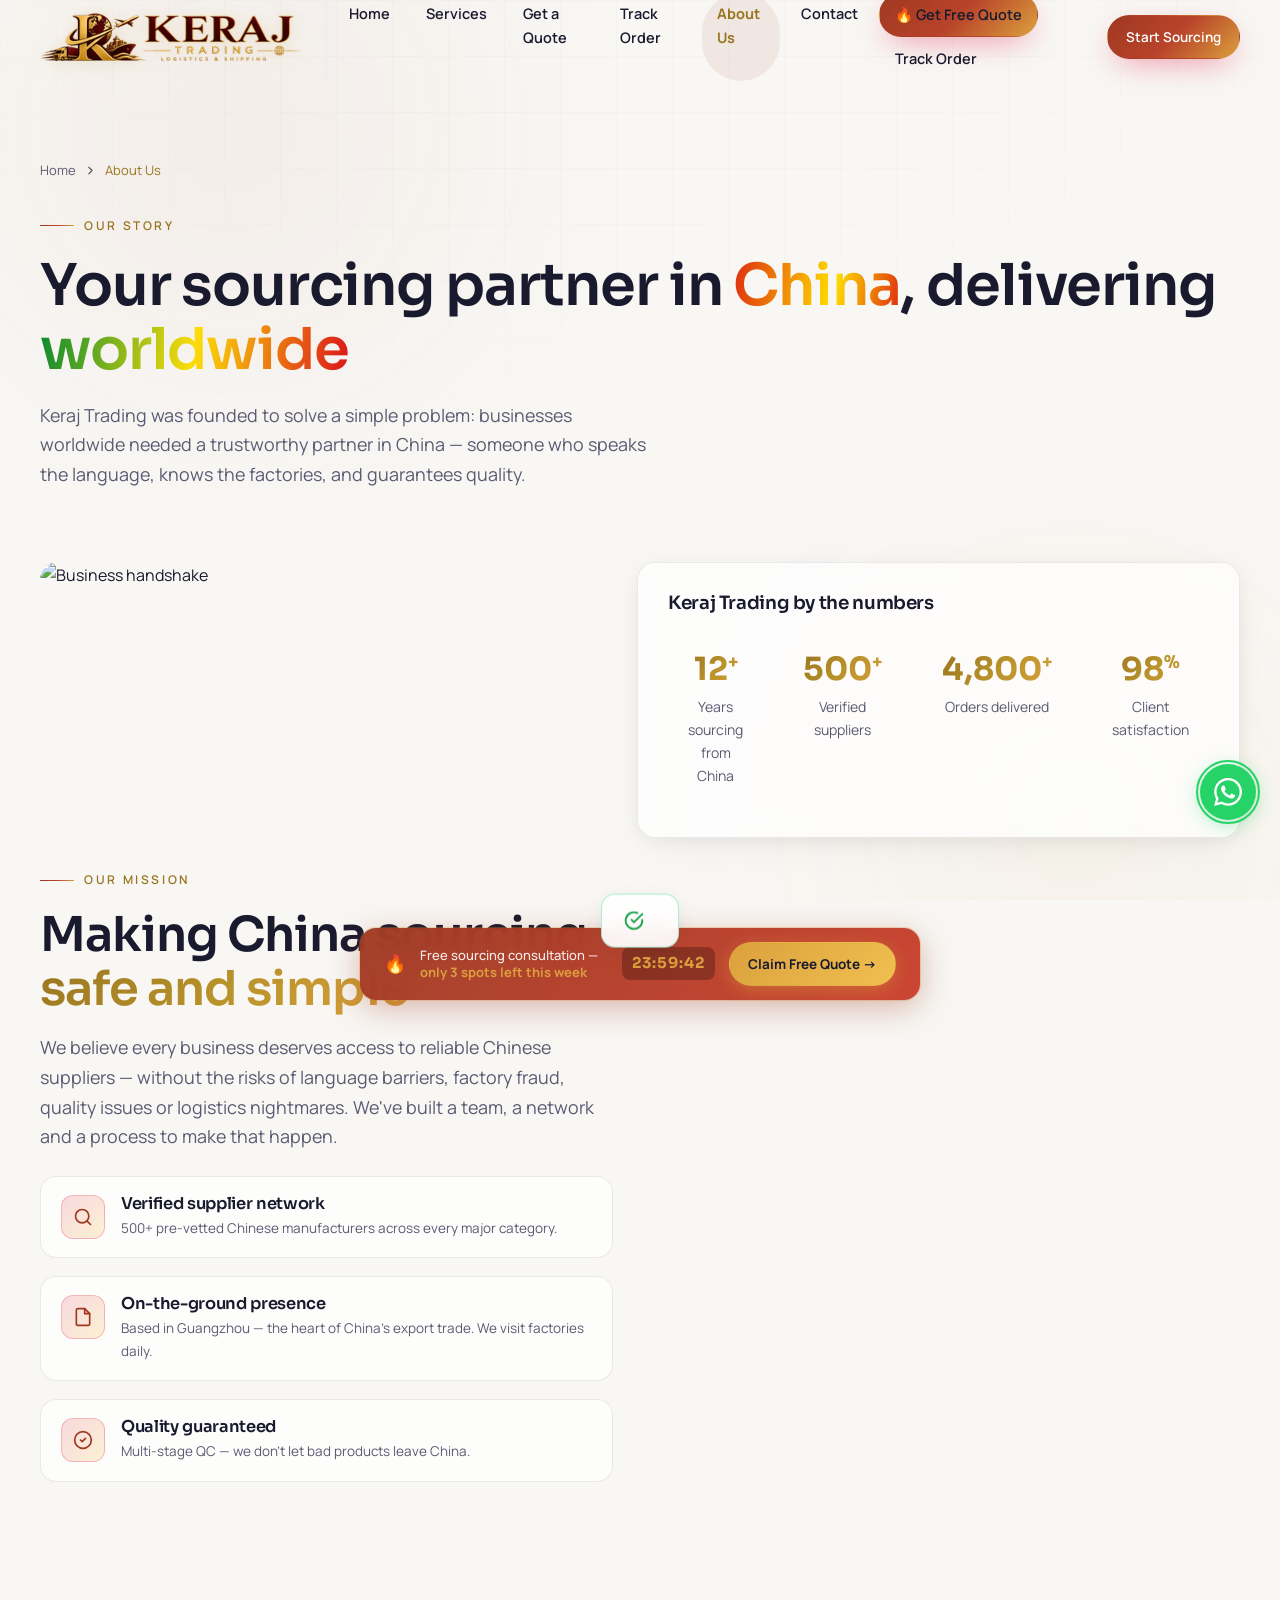
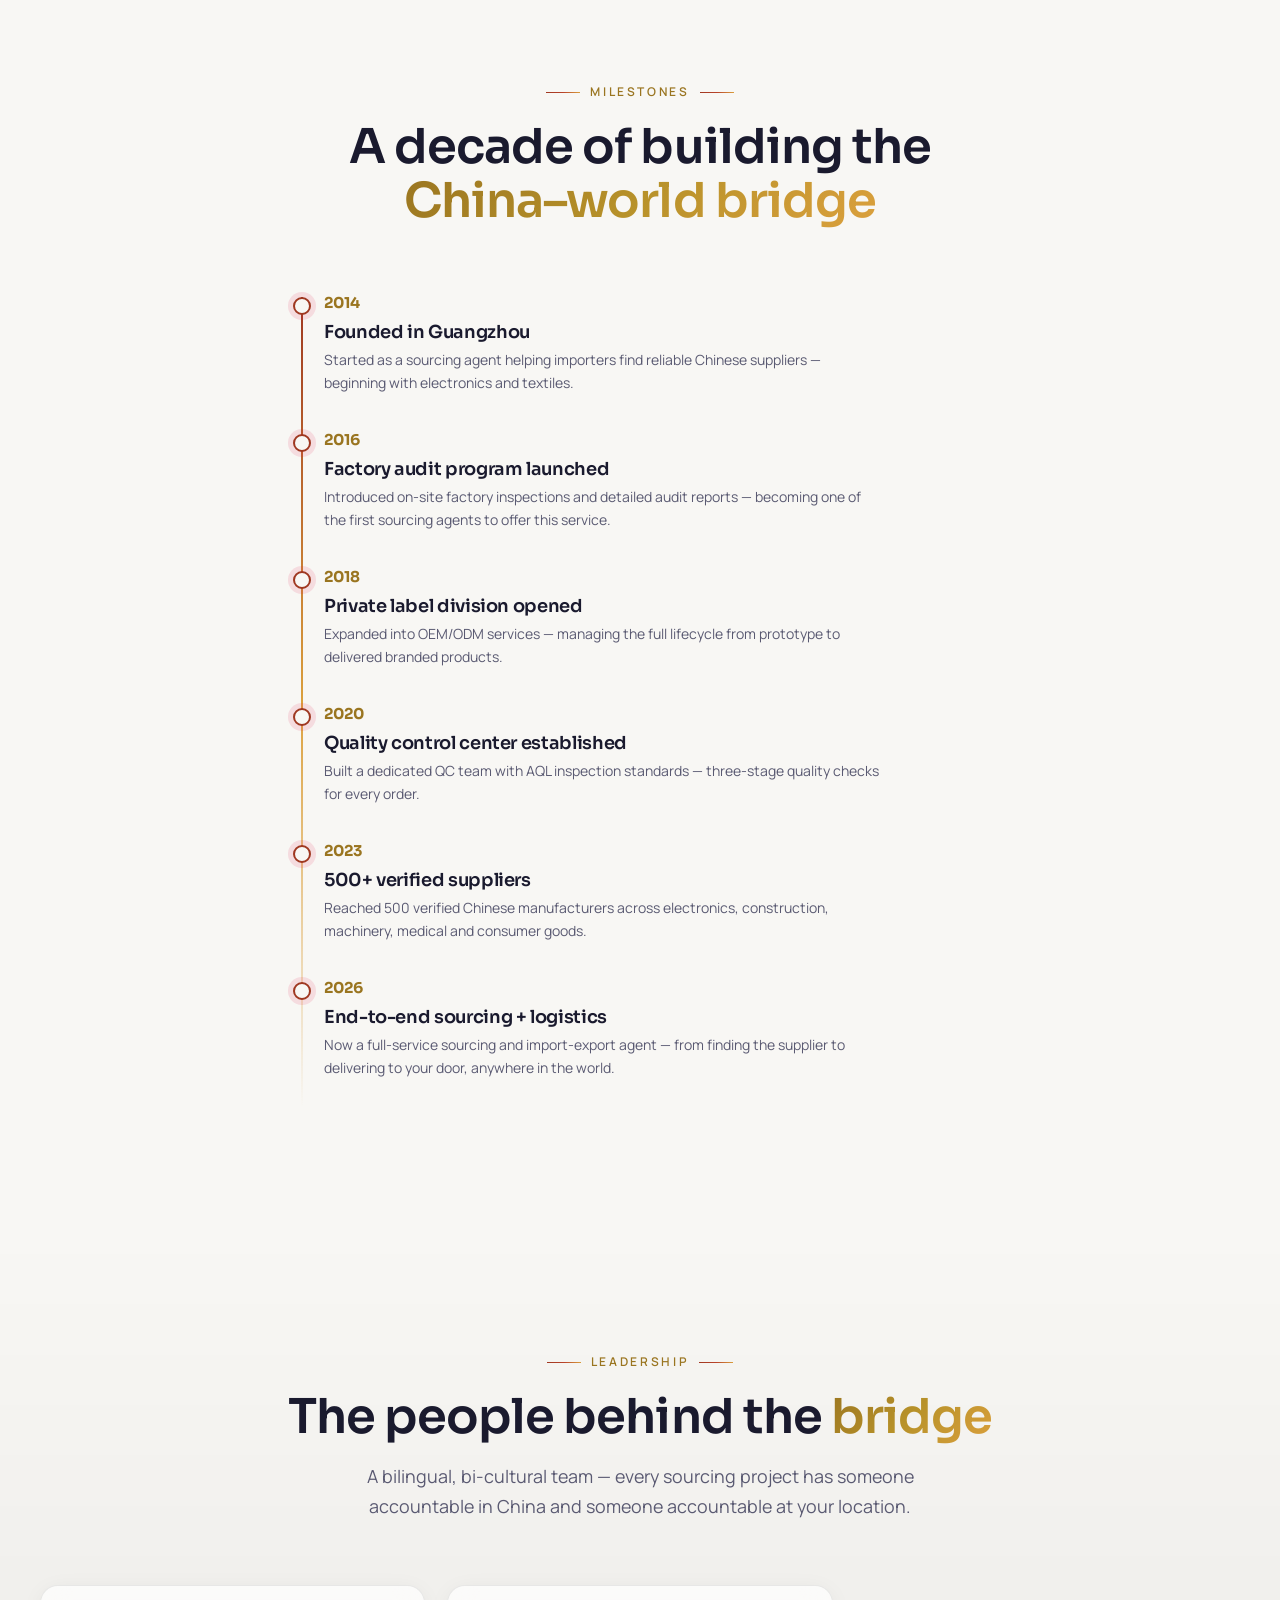
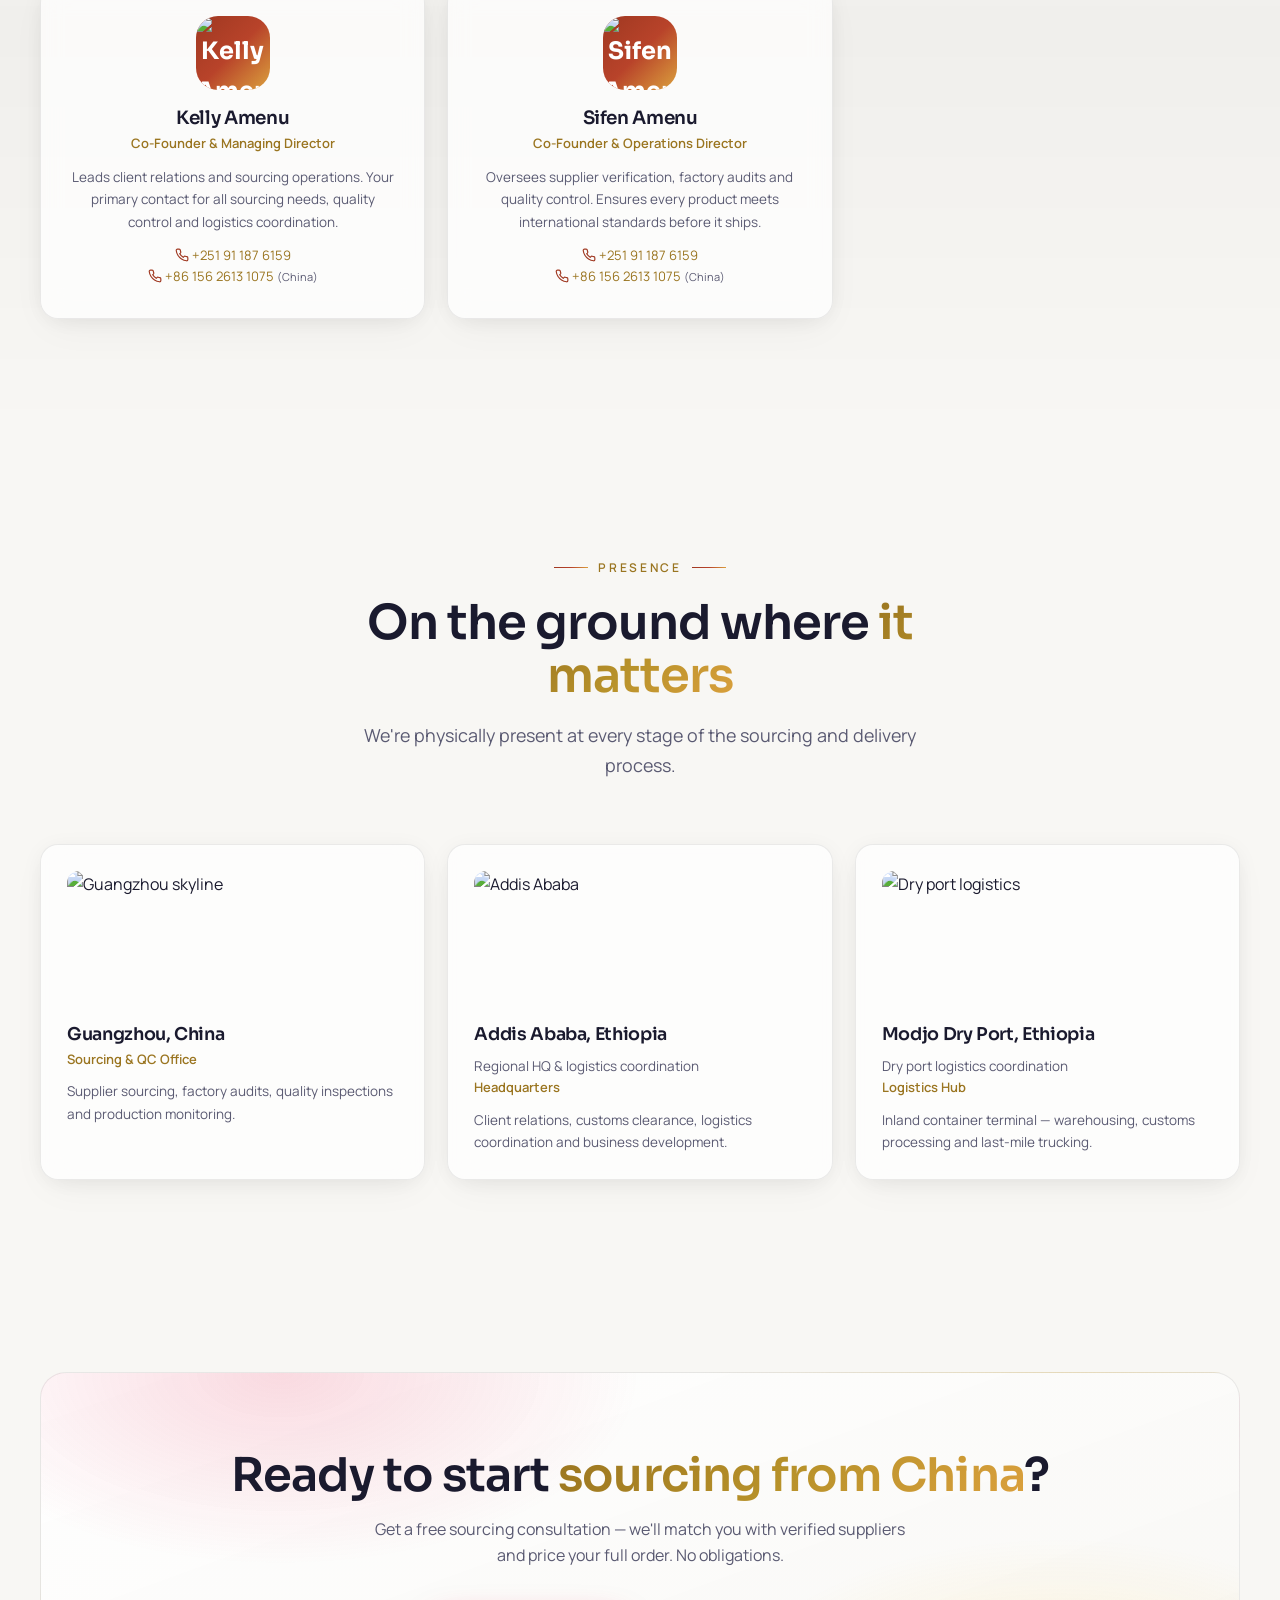
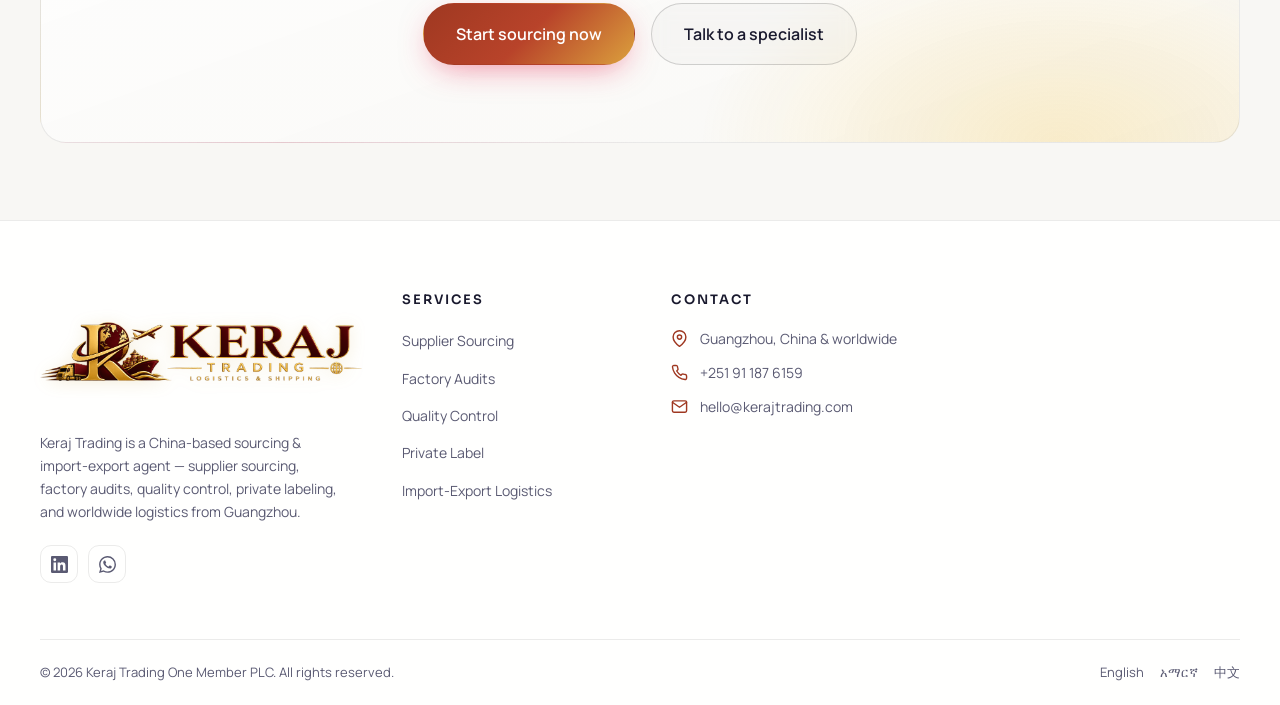
==== commit 42d0c331: "Redesign mobile nav as slide-in drawer, use local hero banner, refine small-screen layout Replace fu" ====
--- a/about.html
+++ b/about.html
@@ -17,18 +17,26 @@
   <div class="aurora"></div>
   <div class="grid-overlay"></div>
 
+  <div class="main-nav-backdrop" id="navBackdrop"></div>
   <header class="site-header" id="siteHeader">
     <div class="container nav-wrap">
       <a href="index.html" class="brand" aria-label="Keraj Trading — home">
         <img src="assets/logo-header.png" alt="Keraj Trading" class="brand-img" />
       </a>
       <nav class="main-nav" id="mainNav">
+        <button class="mobile-nav-close" id="navClose" aria-label="Close menu">
+          <svg viewBox="0 0 24 24" fill="none" stroke="currentColor" stroke-width="2.5" stroke-linecap="round"><path d="M18 6 6 18M6 6l12 12"/></svg>
+        </button>
         <a href="index.html">Home</a>
         <a href="services.html">Services</a>
         <a href="quote.html">Get a Quote</a>
         <a href="tracking.html">Track Order</a>
         <a href="about.html" class="active">About Us</a>
         <a href="contact.html">Contact</a>
+        <div class="mobile-nav-cta">
+          <a href="quote.html" class="btn btn-primary">🔥 Get Free Quote</a>
+          <a href="tracking.html" class="btn btn-secondary">Track Order</a>
+        </div>
       </nav>
       <div class="nav-actions">
         <a href="quote.html" class="btn btn-primary btn-sm">Start Sourcing</a>
@@ -70,7 +78,7 @@
         <div>
           <div class="glass" style="padding:30px">
             <h3 style="font-size:1.15rem;margin-bottom:20px">Keraj Trading by the numbers</h3>
-            <div class="stats-grid" style="grid-template-columns:1fr 1fr">
+            <div class="stats-grid" >
               <div class="stat-card" style="padding:20px"><div class="stat-num" style="font-size:2rem"><span data-count="12">0</span><sup>+</sup></div><div class="stat-lbl">Years sourcing from China</div></div>
               <div class="stat-card" style="padding:20px"><div class="stat-num" style="font-size:2rem"><span data-count="500">0</span><sup>+</sup></div><div class="stat-lbl">Verified suppliers</div></div>
               <div class="stat-card" style="padding:20px"><div class="stat-num" style="font-size:2rem"><span data-count="4800">0</span><sup>+</sup></div><div class="stat-lbl">Orders delivered</div></div>
@@ -108,7 +116,7 @@
         <h2 class="h2 reveal" style="--d:.05s">The people behind the <span class="grad-text">bridge</span></h2>
         <p class="lead reveal" style="--d:.1s">A bilingual, bi-cultural team — every sourcing project has someone accountable in China and someone accountable at your location.</p>
       </div>
-      <div class="team-grid" style="grid-template-columns:1fr 1fr">
+      <div class="team-grid" >
         <div class="glass team-card reveal">
           <img src="https://images.unsplash.com/photo-1573496359142-b8d87734a5a2?w=200&h=200&fit=crop&auto=format" alt="Kelly Amenu" class="avatar" style="object-fit:cover" loading="lazy" />
           <h3>Kelly Amenu</h3>
--- a/css/style.css
+++ b/css/style.css
@@ -1629,23 +1629,84 @@
   .nav-actions { margin-left: auto; }
   .main-nav {
     position: fixed;
+    top: 0;
+    right: 0;
+    width: 300px;
+    max-width: 85vw;
+    height: 100vh;
+    height: 100dvh;
+    background: rgba(255, 255, 255, 0.98);
+    backdrop-filter: blur(24px);
+    -webkit-backdrop-filter: blur(24px);
+    flex-direction: column;
+    justify-content: flex-start;
+    align-items: stretch;
+    gap: 0;
+    z-index: 110;
+    padding: 80px 28px 32px;
+    transform: translateX(100%);
+    transition: transform 0.35s var(--ease);
+    box-shadow: -8px 0 40px rgba(0,0,0,0.12);
+    overflow-y: auto;
+  }
+  .main-nav.open { transform: translateX(0); }
+  .main-nav-backdrop {
+    position: fixed;
     inset: 0;
-    top: 0;
-    background: rgba(255, 255, 255, 0.98);
-    backdrop-filter: blur(20px);
-    flex-direction: column;
-    justify-content: center;
-    align-items: center;
-    gap: 12px;
-    z-index: 98;
+    background: rgba(0,0,0,0.4);
+    z-index: 109;
     opacity: 0;
     pointer-events: none;
-    transition: opacity 0.4s var(--ease);
+    transition: opacity 0.35s var(--ease);
   }
-  .main-nav.open { opacity: 1; pointer-events: auto; }
-  .main-nav a { font-size: 22px; padding: 12px 22px; font-family: var(--font-d); }
+  .main-nav-backdrop.open { opacity: 1; pointer-events: auto; }
+  .main-nav a {
+    font-size: 17px;
+    padding: 14px 0;
+    font-family: var(--font-d);
+    font-weight: 600;
+    color: #1a1a2e;
+    border-bottom: 1px solid rgba(0,0,0,0.06);
+    display: block;
+  }
+  .main-nav a:hover { color: var(--ruby); background: none; }
+  .main-nav a.active { color: var(--gold); background: none; font-weight: 700; }
   .nav-toggle { display: grid; }
   .nav-actions .btn { display: none; }
+  .mobile-nav-close {
+    position: absolute;
+    top: 20px;
+    right: 20px;
+    width: 40px;
+    height: 40px;
+    border-radius: 12px;
+    border: 1px solid rgba(0,0,0,0.1);
+    background: rgba(0,0,0,0.03);
+    display: grid;
+    place-items: center;
+    cursor: pointer;
+    color: #1a1a2e;
+  }
+  .mobile-nav-close svg { width: 20px; height: 20px; }
+  .mobile-nav-cta {
+    margin-top: auto;
+    padding-top: 20px;
+    border-top: 1px solid rgba(0,0,0,0.08);
+  }
+  .mobile-nav-cta .btn {
+    width: 100%;
+    text-align: center; justify-content: center;
+    padding: 16px;
+    font-size: 16px;
+    font-weight: 700;
+    border-radius: 14px;
+  }
+  .mobile-nav-cta .btn-secondary {
+    margin-top: 10px;
+    background: rgba(0,0,0,0.04);
+    border: 1px solid rgba(0,0,0,0.1);
+    color: #1a1a2e;
+  }
   .services-grid, .testi-grid, .price-grid, .vas-grid, .team-grid, .office-grid,
   .steps, .stats-grid, .trust-strip, .category-grid { grid-template-columns: 1fr; }
   .two-col, .form-grid { grid-template-columns: 1fr; }
@@ -1658,6 +1719,29 @@
   .hero { padding-top: 110px; }
   .page-hero { padding-top: 130px; }
   .footer-bottom { justify-content: center; text-align: center; }
+  .hero h1 { font-size: clamp(2rem, 8vw, 3rem); margin-bottom: 18px; line-height: 1.15; }
+  .hero .lead { font-size: 15px; margin-bottom: 24px; }
+  .hero-ctas { flex-direction: column; align-items: stretch; gap: 10px; }
+  .hero-ctas .btn { width: 100%; text-align: center; justify-content: center; }
+  .category-grid { grid-template-columns: repeat(2, 1fr); gap: 12px; }
+  .stats-grid { grid-template-columns: repeat(2, 1fr); gap: 12px; }
+  .card-img { height: 140px; }
+  .cat-img { height: 110px; }
+  .service-card, .category-card { padding: 16px 14px; }
+  .service-card h3, .category-card h4 { font-size: 1rem; }
+  .service-card p, .category-card p { font-size: 13px; line-height: 1.5; }
+  .service-meta { gap: 6px; }
+  .service-meta span { font-size: 11px; padding: 4px 8px; }
+  .card-link { font-size: 13px; }
+  .sticky-cta { bottom: 14px; max-width: calc(100% - 24px); }
+  .wa-float { bottom: 80px; right: 14px; width: 52px; height: 52px; }
+  .wa-float svg { width: 26px; height: 26px; }
+  .eyebrow { font-size: 12px; letter-spacing: 0.15em; }
+  .section-head .lead { font-size: 15px; }
+  .compare-table { font-size: 12px; }
+  .compare-table th, .compare-table td { padding: 10px 8px; }
+  .faq-q { font-size: 15px; padding: 16px 18px; }
+  .faq-a { font-size: 14px; padding: 0 18px 16px; }
 }
 
 /* ---------- Small phones (compact, not bulky) ---------- */
@@ -1733,6 +1817,16 @@
 
   .price-amt { font-size: 1.8rem; }
   .h2 { letter-spacing: -0.025em; }
+  .category-grid { grid-template-columns: 1fr; }
+  .stats-grid { grid-template-columns: 1fr; }
+  .card-img { height: 120px; }
+  .cat-img { height: 100px; }
+  .sticky-cta { bottom: 10px; padding: 10px 14px; gap: 8px; border-radius: 12px; }
+  .sticky-cta .btn { padding: 8px 14px; font-size: 12px; }
+  .sticky-cta-text { font-size: 10px; }
+  .sticky-cta-timer { display: none; }
+  .sticky-cta-fire { font-size: 14px; }
+  .wa-float { bottom: 70px; right: 12px; width: 48px; height: 48px; }
 }
 
 /* ---------- Reduced motion ---------- */
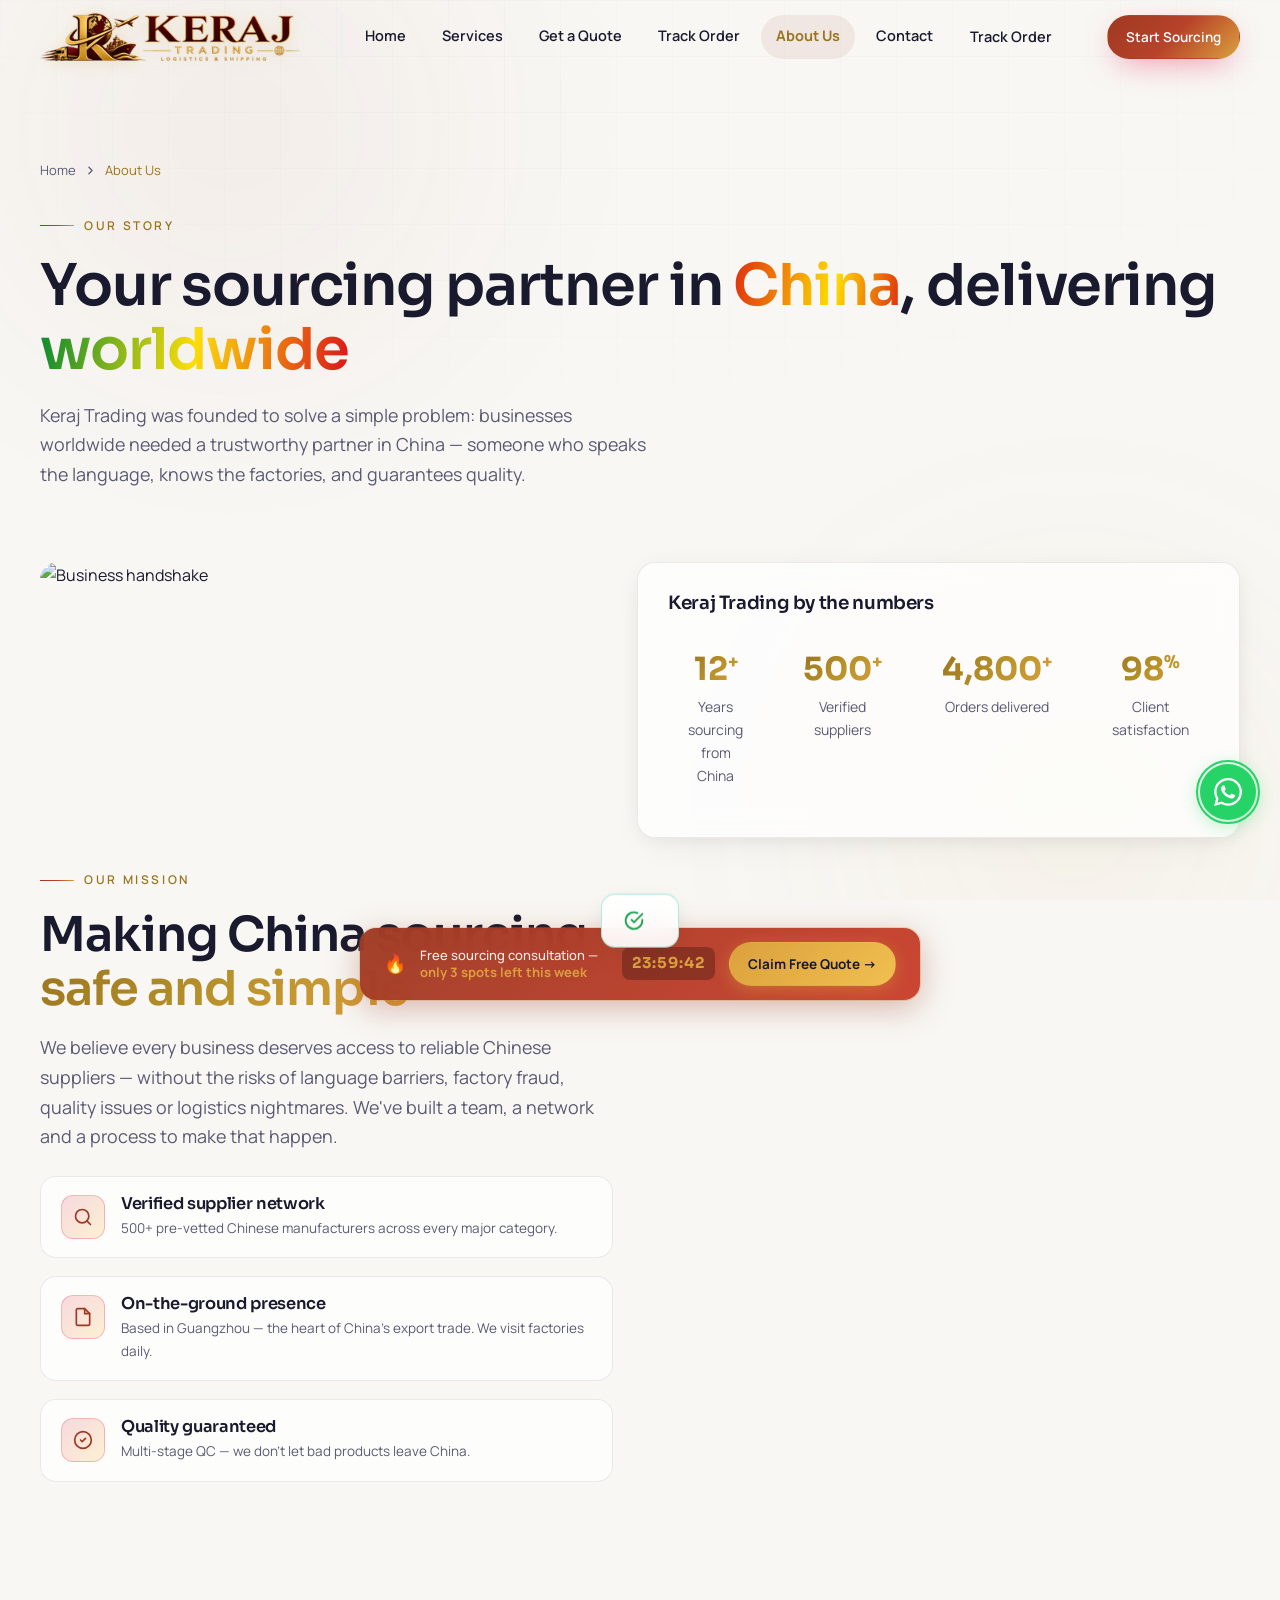
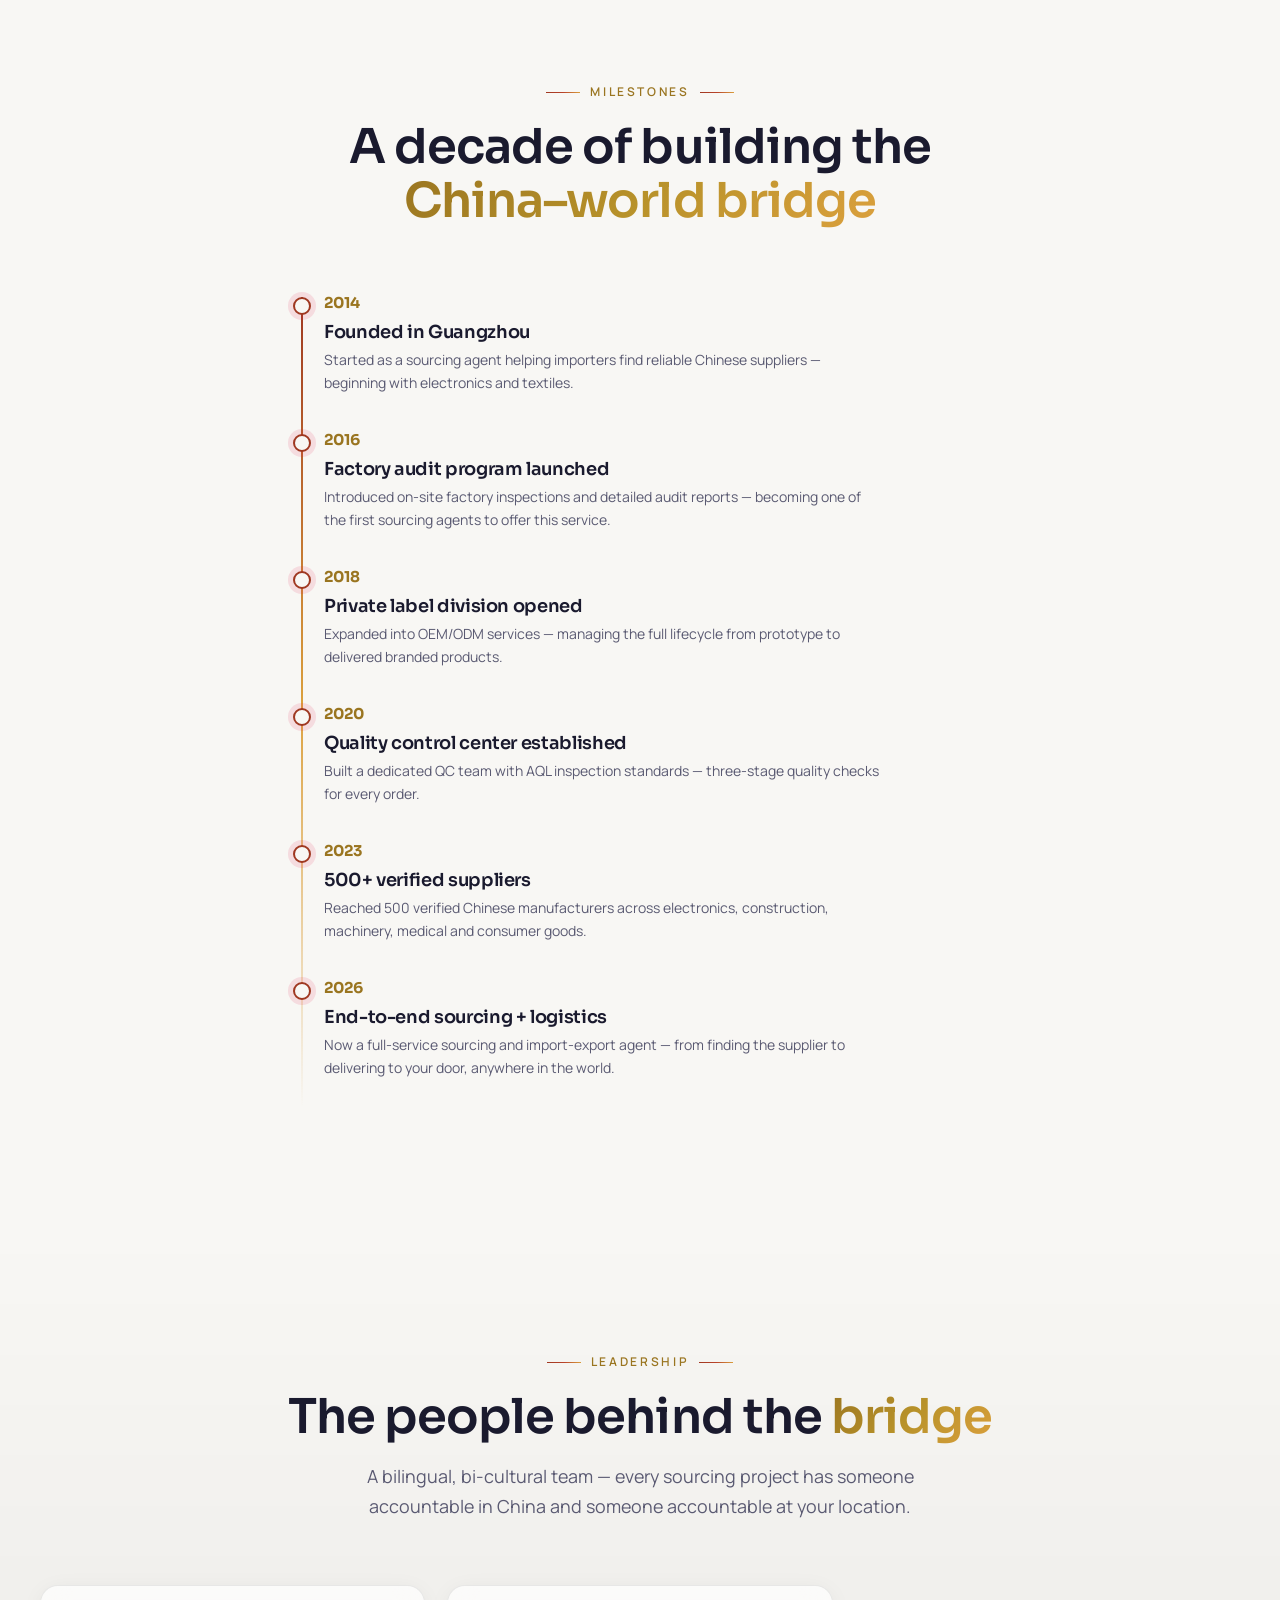
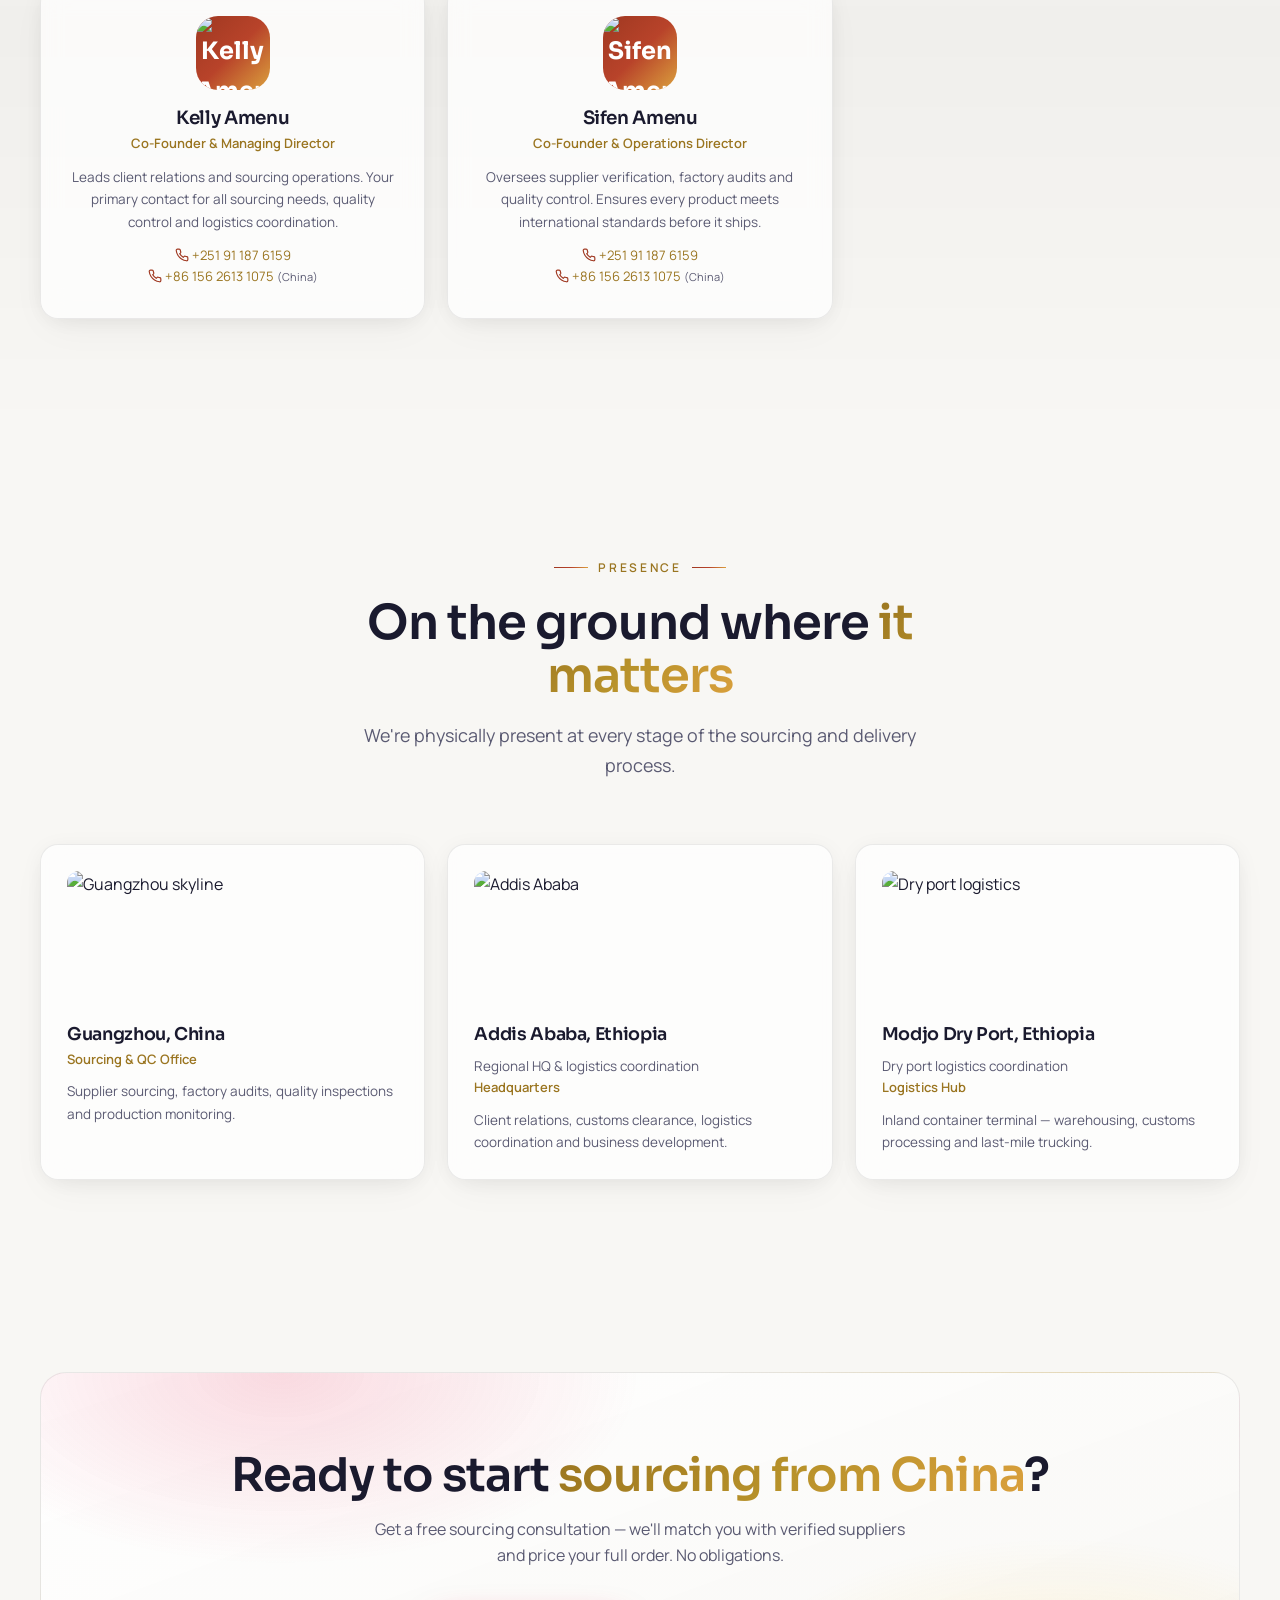
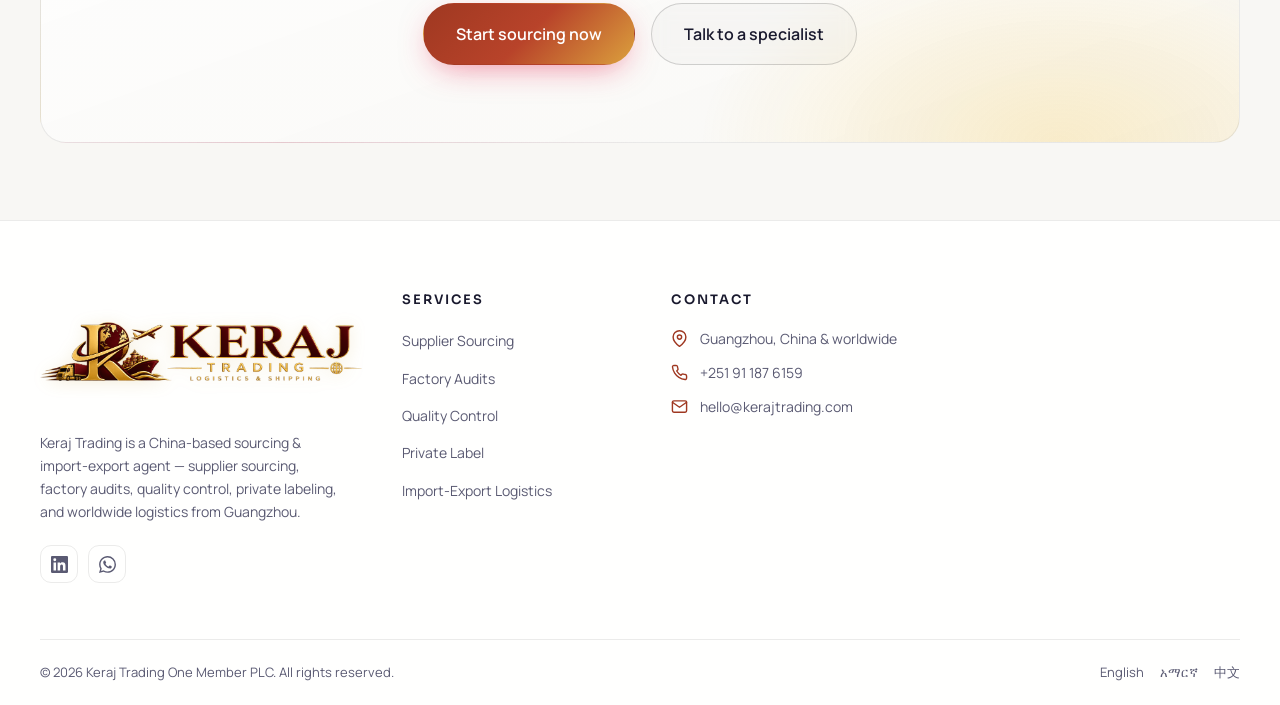
==== commit e1d234ae: "Remove Get Free Quote button from mobile nav drawer on all pages Keep only the Track Order CTA in th" ====
--- a/about.html
+++ b/about.html
@@ -34,7 +34,6 @@
         <a href="about.html" class="active">About Us</a>
         <a href="contact.html">Contact</a>
         <div class="mobile-nav-cta">
-          <a href="quote.html" class="btn btn-primary">🔥 Get Free Quote</a>
           <a href="tracking.html" class="btn btn-secondary">Track Order</a>
         </div>
       </nav>
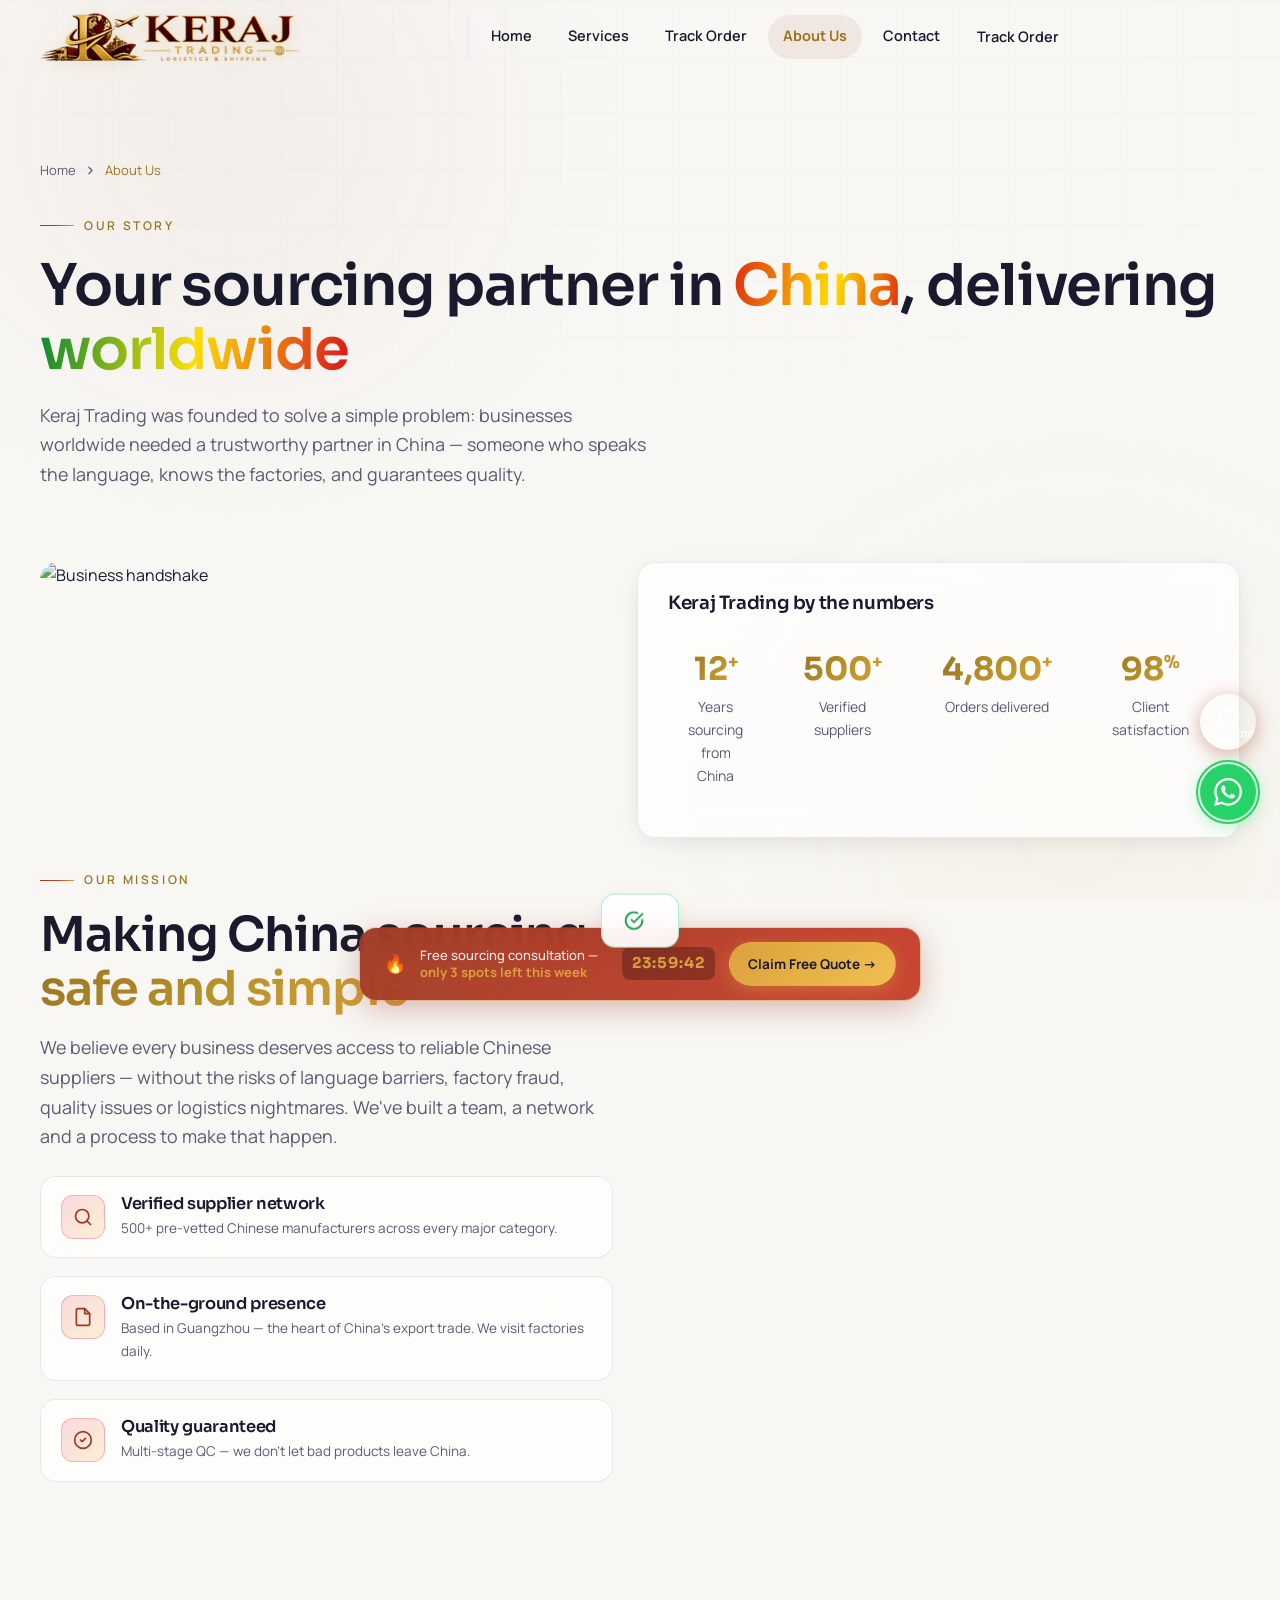
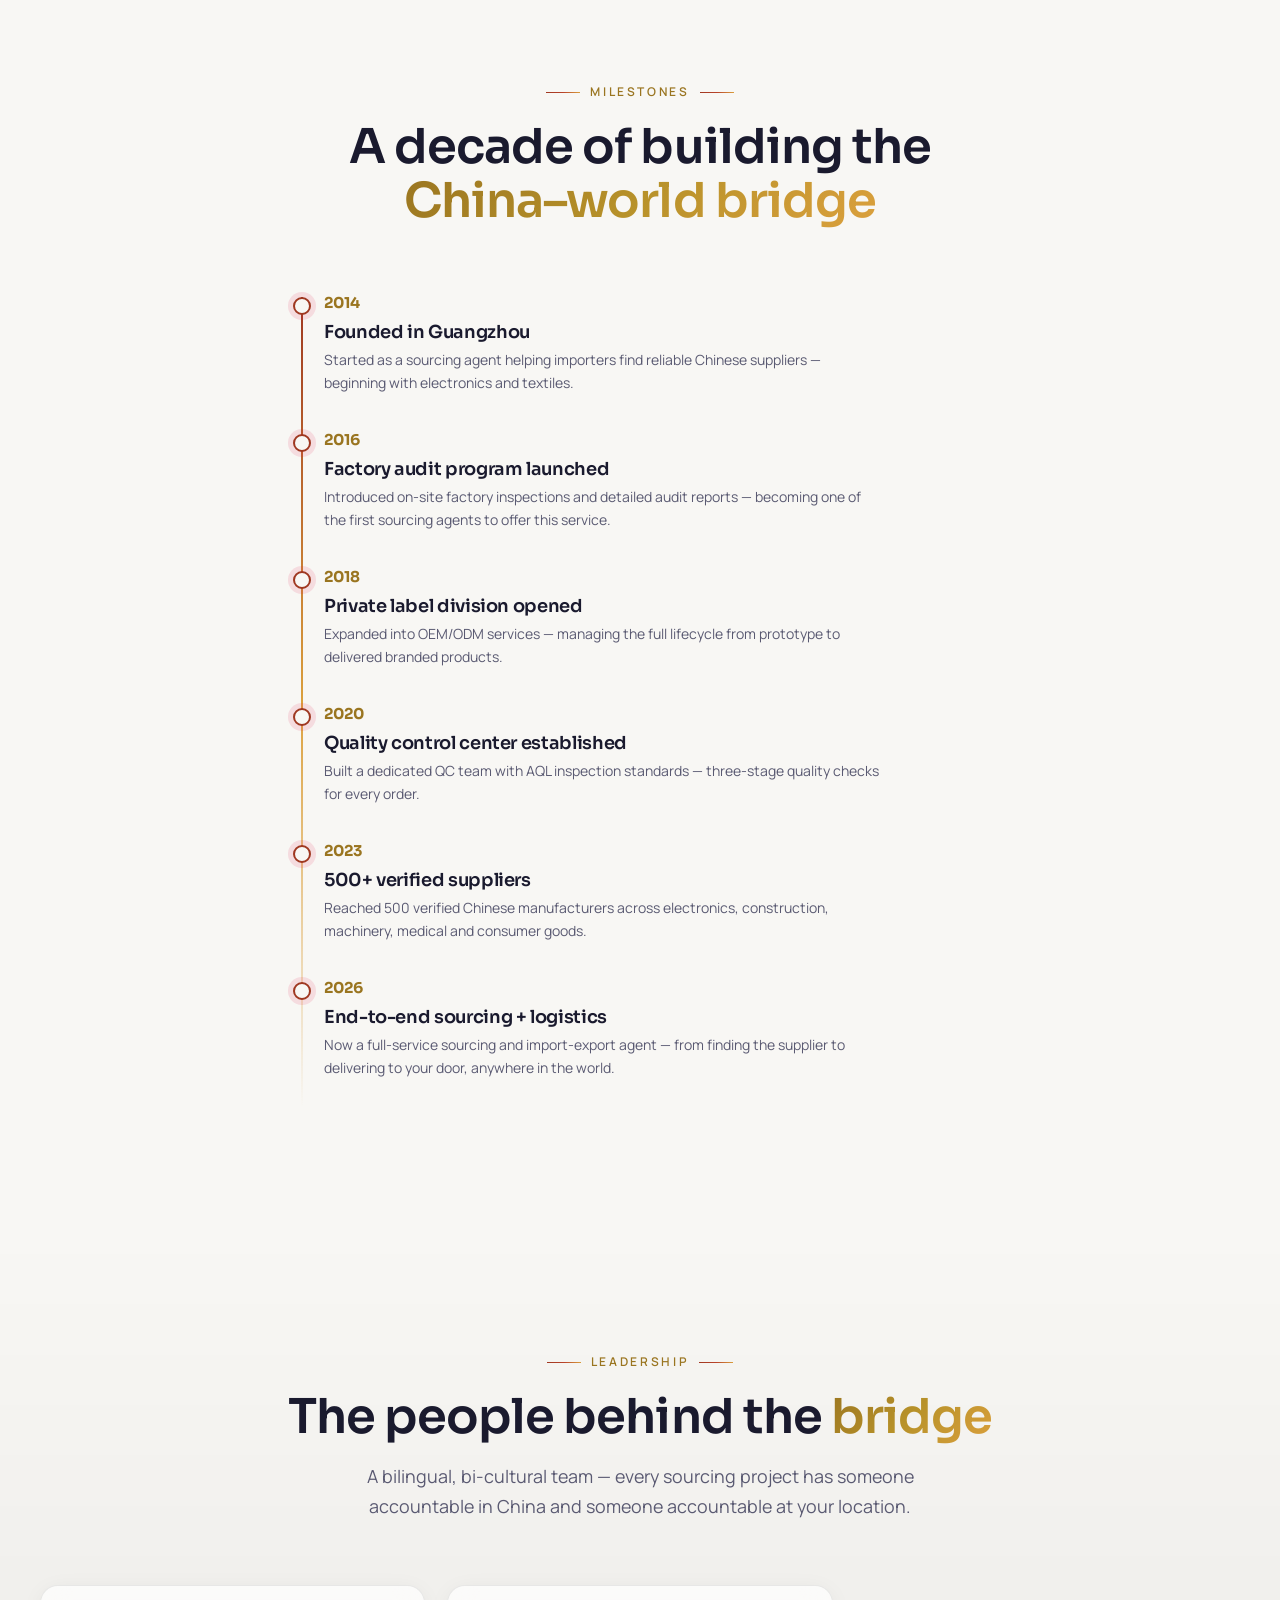
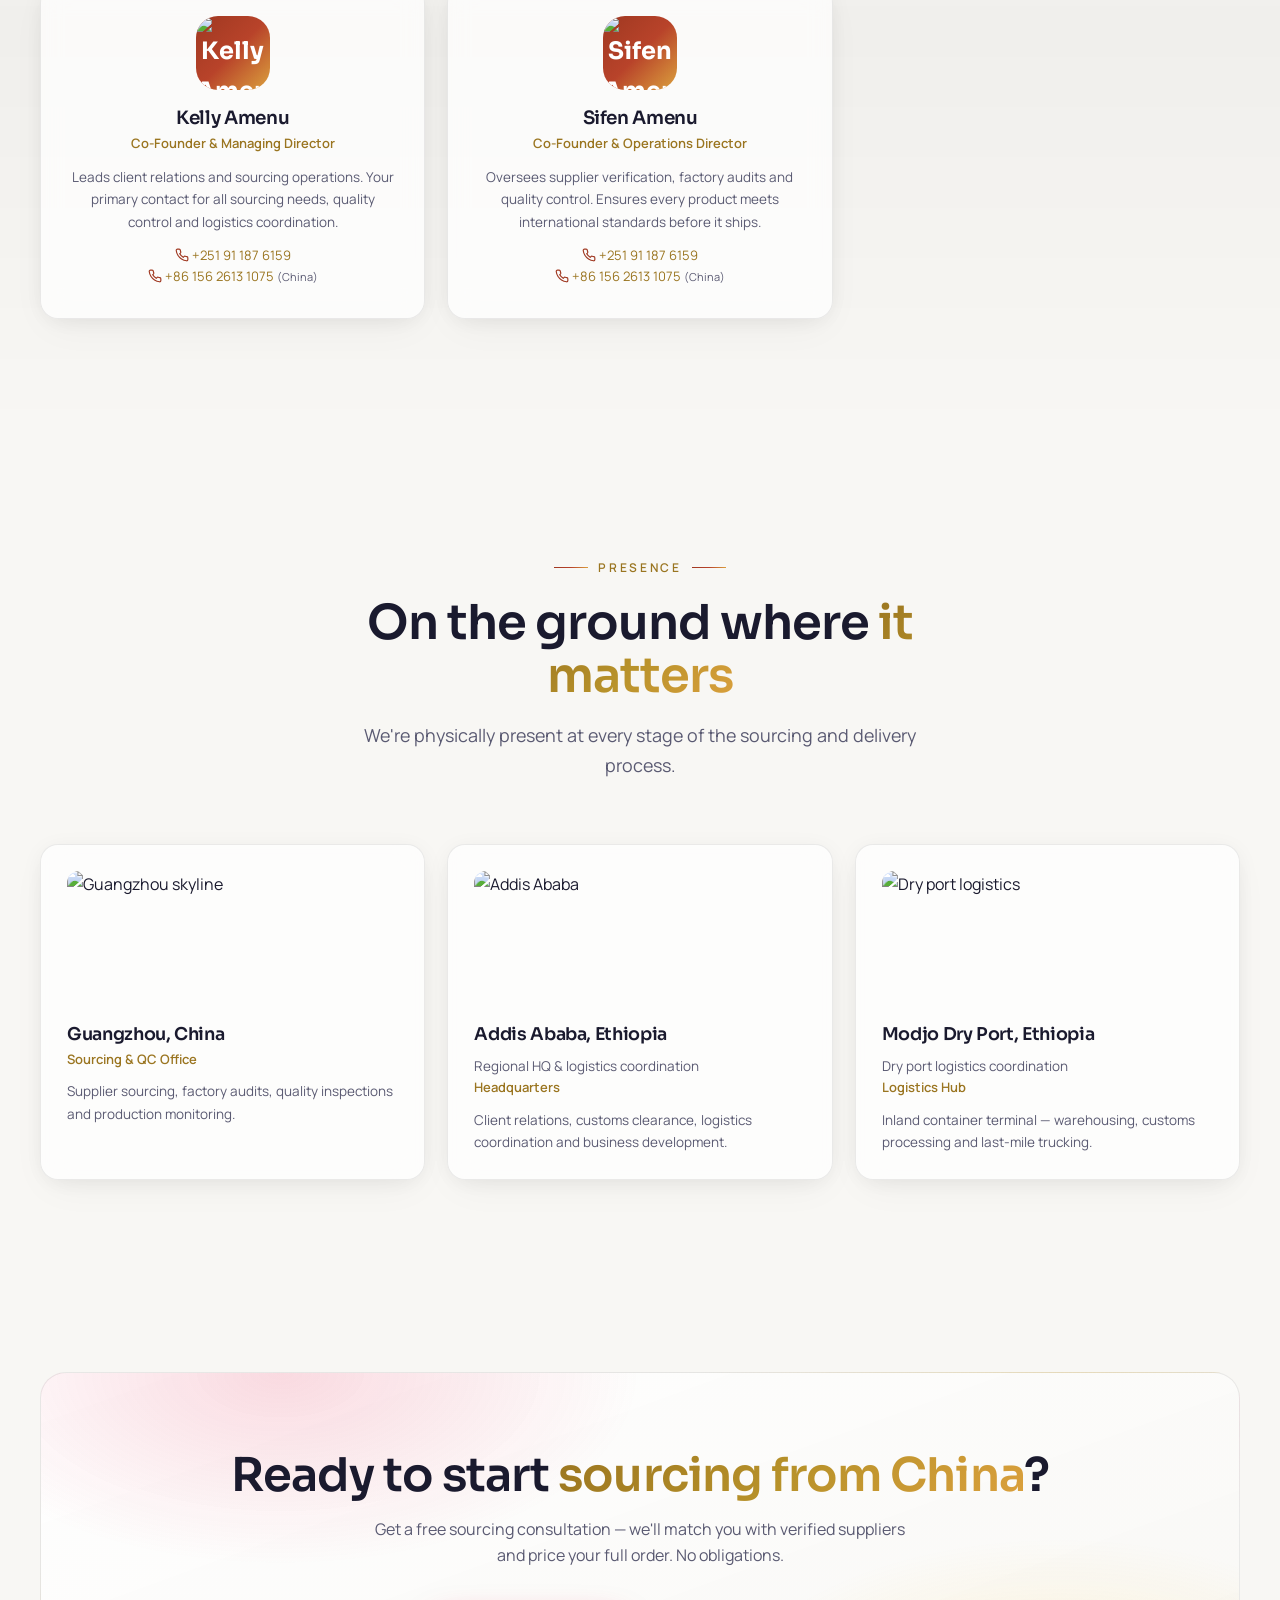
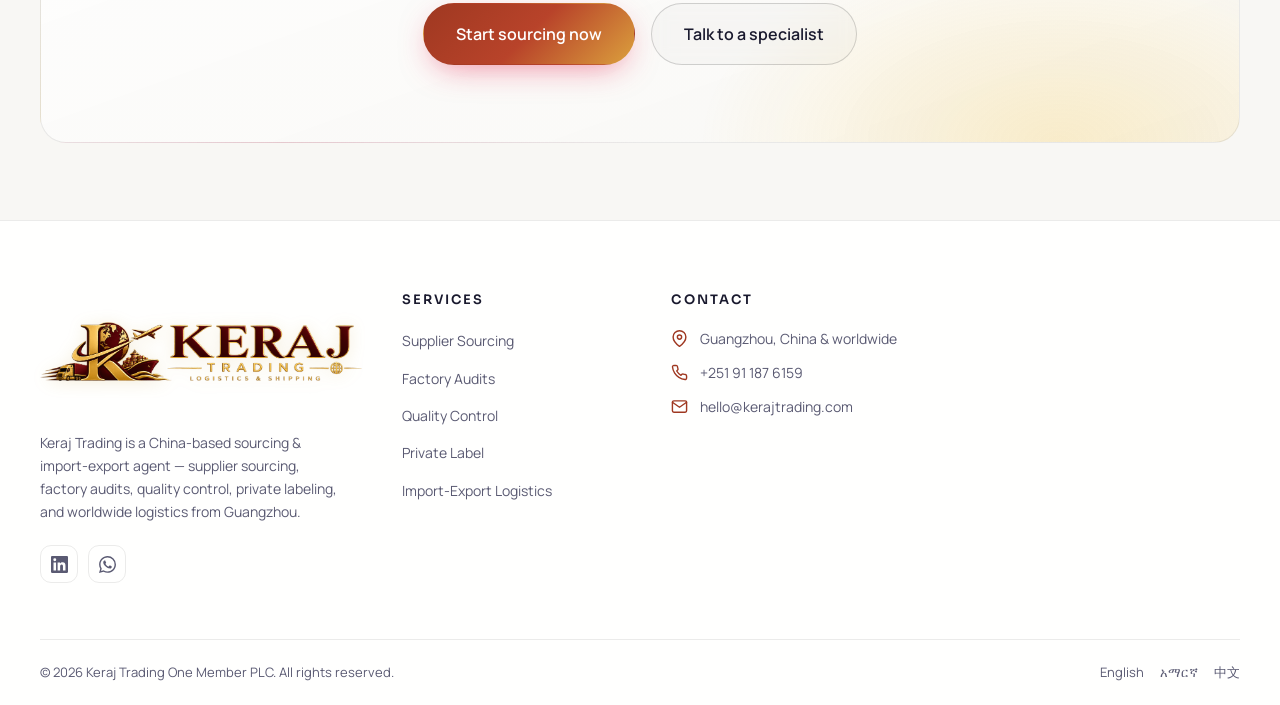
==== commit 0f261b55: "Move Get Quote from header nav to floating button, remove header bottom border Remove 'Get a Quote' " ====
--- a/about.html
+++ b/about.html
@@ -29,7 +29,6 @@
         </button>
         <a href="index.html">Home</a>
         <a href="services.html">Services</a>
-        <a href="quote.html">Get a Quote</a>
         <a href="tracking.html">Track Order</a>
         <a href="about.html" class="active">About Us</a>
         <a href="contact.html">Contact</a>
@@ -38,7 +37,6 @@
         </div>
       </nav>
       <div class="nav-actions">
-        <a href="quote.html" class="btn btn-primary btn-sm">Start Sourcing</a>
         <button class="nav-toggle" id="navToggle" aria-label="Toggle menu" aria-expanded="false">
           <svg viewBox="0 0 24 24" fill="none" stroke="currentColor" stroke-width="2" stroke-linecap="round"><path d="M4 7h16M4 12h16M4 17h10"/></svg>
         </button>
@@ -214,6 +212,12 @@
     <span class="sticky-cta-timer"><span class="timer-num" id="ctaTimer">23:59:42</span></span>
     <a href="quote.html" class="btn btn-primary btn-sm">Claim Free Quote →</a>
   </div>
+  <!-- Quote Float -->
+  <a href="quote.html" class="quote-float" aria-label="Get a Free Quote">
+    <svg viewBox="0 0 24 24" fill="none" stroke="currentColor" stroke-width="2" stroke-linecap="round" stroke-linejoin="round"><path d="M21 15a2 2 0 0 1-2 2H7l-4 4V5a2 2 0 0 1 2-2h14a2 2 0 0 1 2 2z"/></svg>
+    <span class="quote-float-label">Free Quote</span>
+  </a>
+
   <!-- WhatsApp Float -->
   <a href="https://wa.me/251911876159?text=Hi%20Keraj%20Trading%2C%20I%20need%20help%20with%20sourcing" target="_blank" rel="noopener" class="wa-float" aria-label="Chat on WhatsApp"><div class="wa-float-pulse"></div><svg viewBox="0 0 24 24"><path d="M17.472 14.382c-.297-.149-1.758-.867-2.03-.967-.273-.099-.471-.148-.67.15-.197.297-.767.966-.94 1.164-.173.199-.347.223-.644.075-.297-.15-1.255-.463-2.39-1.475-.883-.788-1.48-1.761-1.653-2.059-.173-.297-.018-.458.13-.606.134-.133.298-.347.446-.52.149-.174.198-.298.298-.497.099-.198.05-.371-.025-.52-.075-.149-.669-1.612-.916-2.207-.242-.579-.487-.5-.669-.51-.173-.008-.371-.01-.57-.01-.198 0-.52.074-.792.372-.272.297-1.04 1.016-1.04 2.479 0 1.462 1.065 2.875 1.213 3.074.149.198 2.096 3.2 5.077 4.487.709.306 1.262.489 1.694.625.712.227 1.36.195 1.871.118.571-.085 1.758-.719 2.006-1.413.248-.694.248-1.289.173-1.413-.074-.124-.272-.198-.57-.347m-5.421 7.403h-.004a9.87 9.87 0 0 1-5.031-1.378l-.361-.214-3.741.982.998-3.648-.235-.374a9.86 9.86 0 0 1-1.51-5.26c.001-5.45 4.436-9.884 9.888-9.884 2.64 0 5.122 1.03 6.988 2.898a9.825 9.825 0 0 1 2.893 6.994c-.003 5.45-4.437 9.884-9.885 9.884m8.413-18.297A11.815 11.815 0 0 0 12.05 0C5.495 0 .16 5.335.157 11.892c0 2.096.547 4.142 1.588 5.945L.057 24l6.305-1.654a11.882 11.882 0 0 0 5.683 1.448h.005c6.554 0 11.89-5.335 11.893-11.893a11.821 11.821 0 0 0-3.48-8.413z"/></svg></a>
 </body>
--- a/css/style.css
+++ b/css/style.css
@@ -314,7 +314,6 @@
   background: rgba(255, 255, 255, 0.85);
   backdrop-filter: blur(18px);
   -webkit-backdrop-filter: blur(18px);
-  border-bottom-color: var(--line);
 }
 
 /* White nav when header is over the dark hero */
@@ -1418,6 +1417,43 @@
   letter-spacing: 1px;
 }
 
+.quote-float {
+  position: fixed;
+  bottom: 150px;
+  right: 24px;
+  z-index: 95;
+  width: 56px;
+  height: 56px;
+  border-radius: 50%;
+  background: var(--ruby);
+  display: flex;
+  flex-direction: column;
+  align-items: center;
+  justify-content: center;
+  box-shadow: 0 4px 20px rgba(159, 56, 33, 0.4);
+  transition: transform 0.3s var(--ease), box-shadow 0.3s;
+  text-decoration: none;
+  color: #fff;
+  overflow: hidden;
+}
+.quote-float:hover {
+  transform: scale(1.1);
+  box-shadow: 0 6px 28px rgba(159, 56, 33, 0.55);
+}
+.quote-float svg {
+  width: 22px;
+  height: 22px;
+  flex-shrink: 0;
+}
+.quote-float-label {
+  font-size: 8px;
+  font-weight: 700;
+  text-transform: uppercase;
+  letter-spacing: 0.02em;
+  line-height: 1;
+  margin-top: 2px;
+  color: #fff;
+}
 .wa-float {
   position: fixed;
   bottom: 80px;
@@ -1468,6 +1504,14 @@
   }
   .sticky-cta-text { font-size: 11px; }
   .sticky-cta-timer .timer-num { font-size: 13px; }
+  .quote-float {
+    width: 50px;
+    height: 50px;
+    bottom: 140px;
+    right: 16px;
+  }
+  .quote-float svg { width: 20px; height: 20px; }
+  .quote-float-label { font-size: 7px; }
   .wa-float {
     width: 50px;
     height: 50px;
@@ -1826,6 +1870,7 @@
   .sticky-cta-text { font-size: 10px; }
   .sticky-cta-timer { display: none; }
   .sticky-cta-fire { font-size: 14px; }
+  .quote-float { bottom: 130px; right: 12px; width: 48px; height: 48px; }
   .wa-float { bottom: 70px; right: 12px; width: 48px; height: 48px; }
 }
 
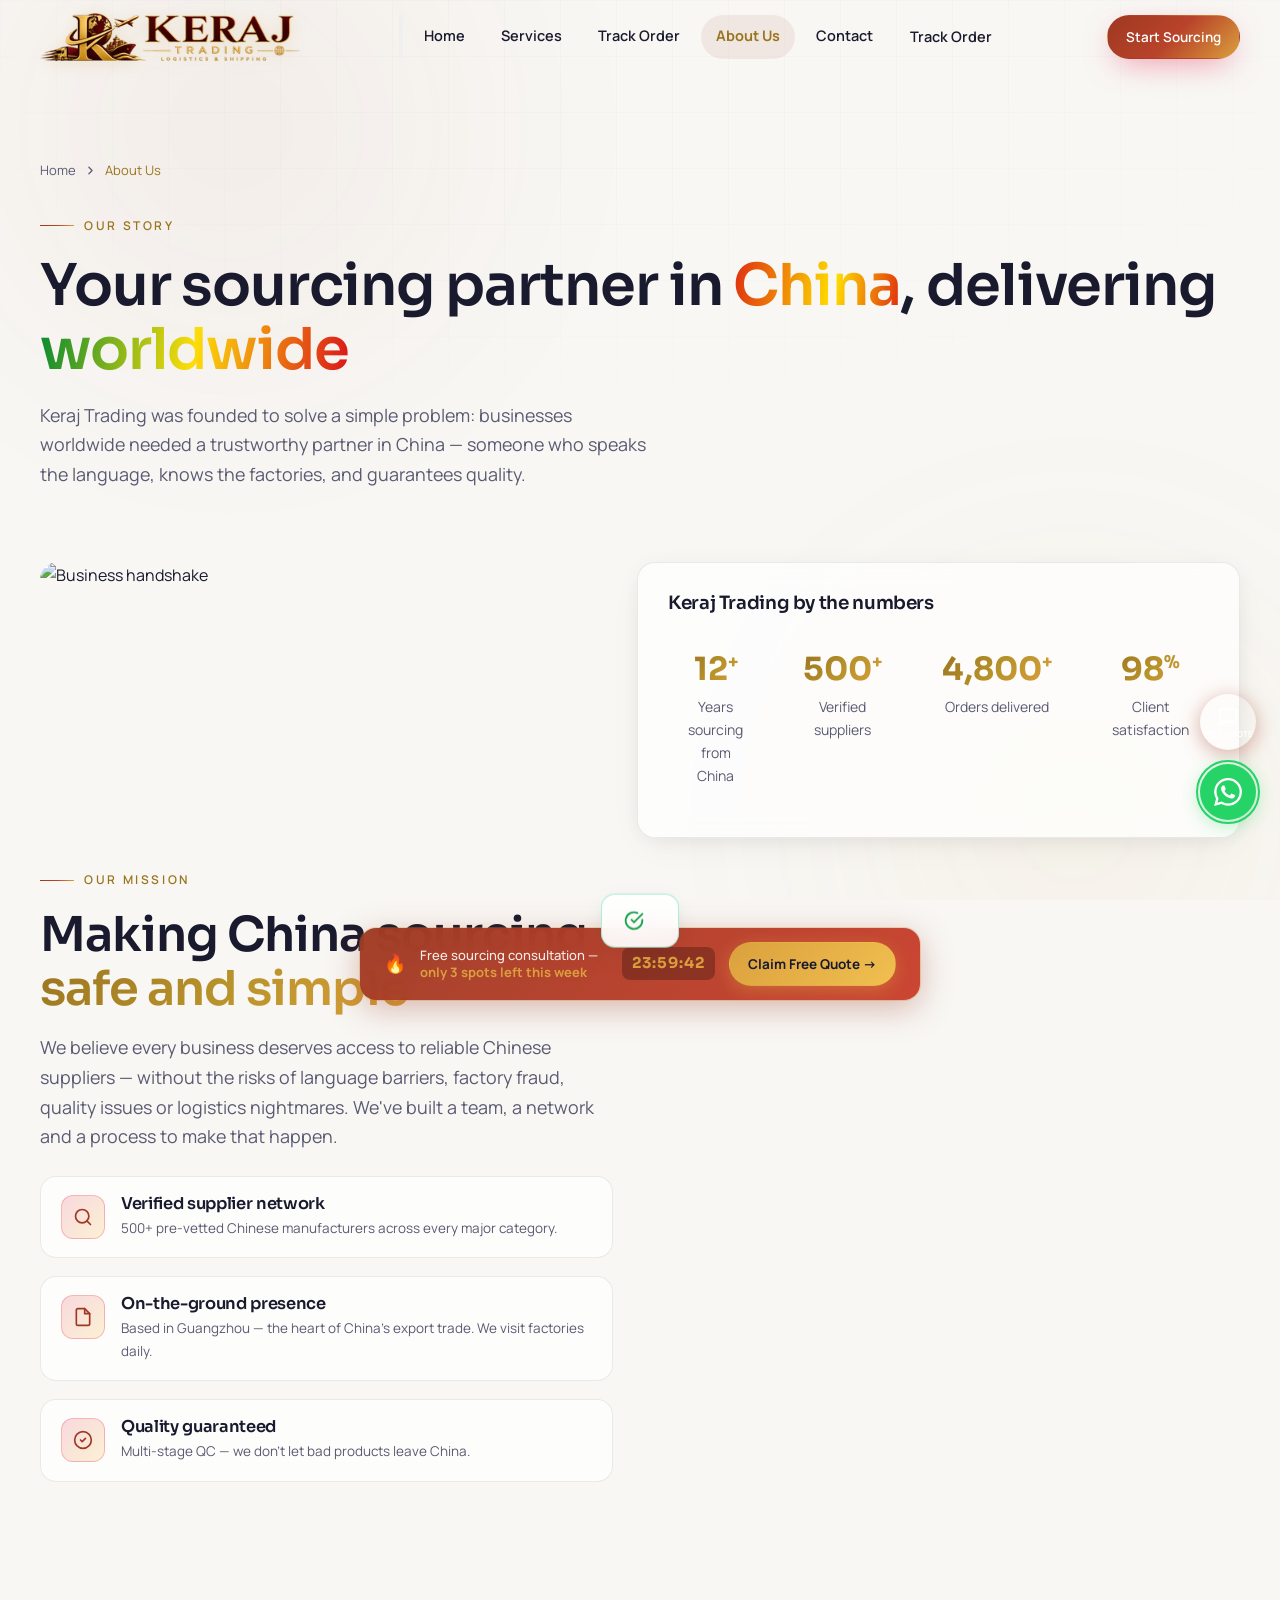
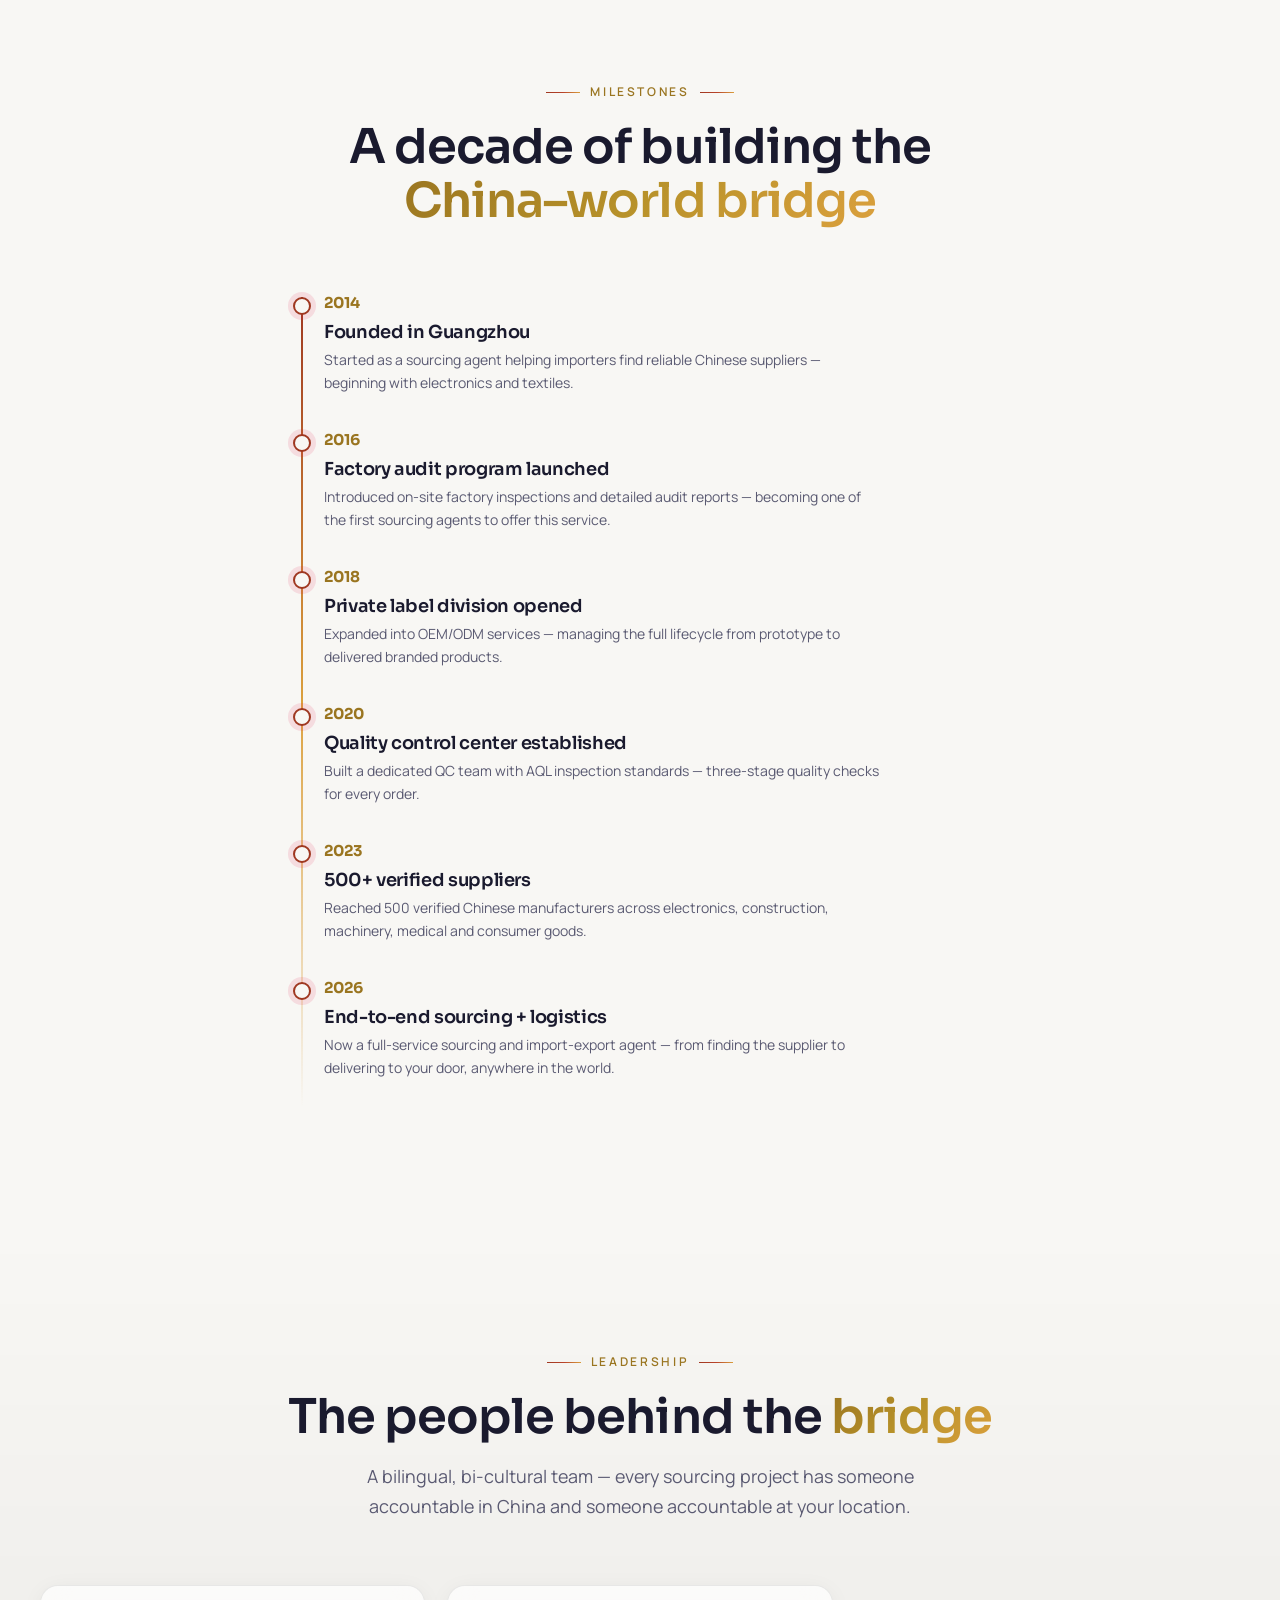
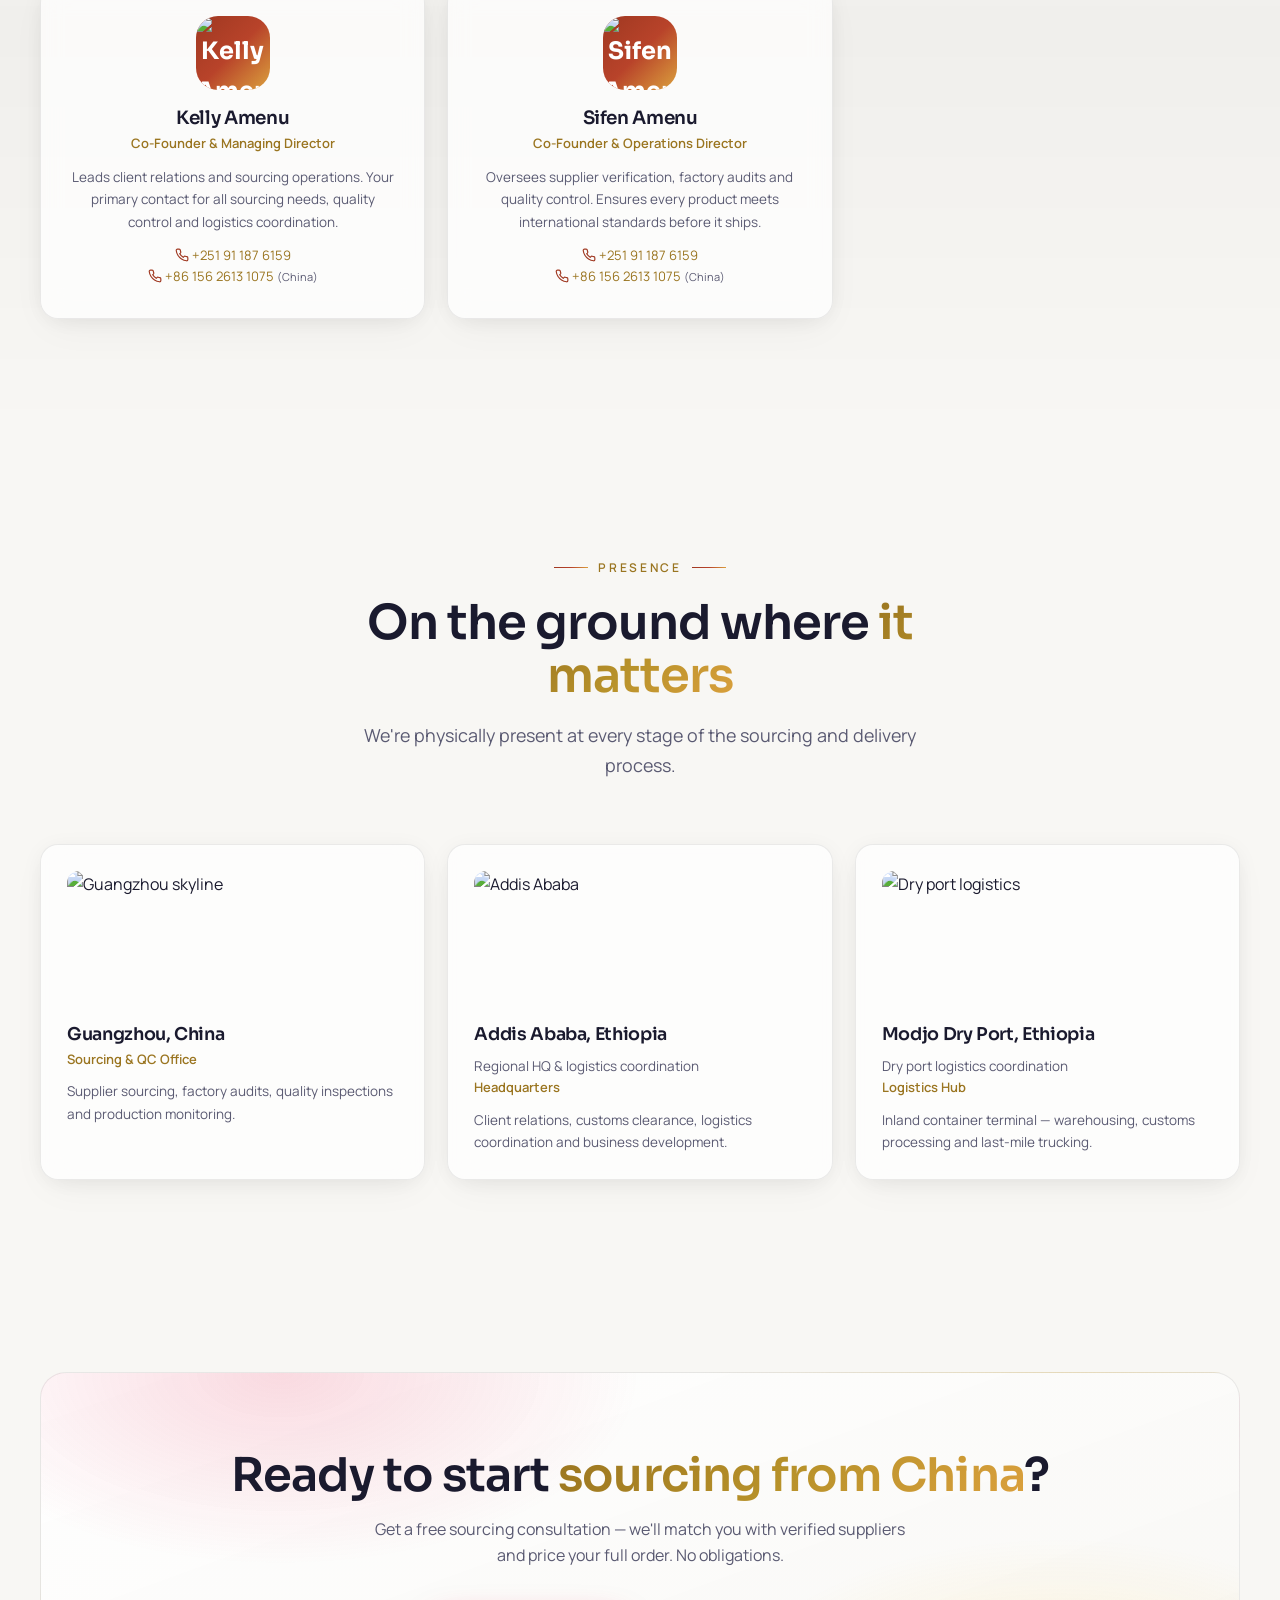
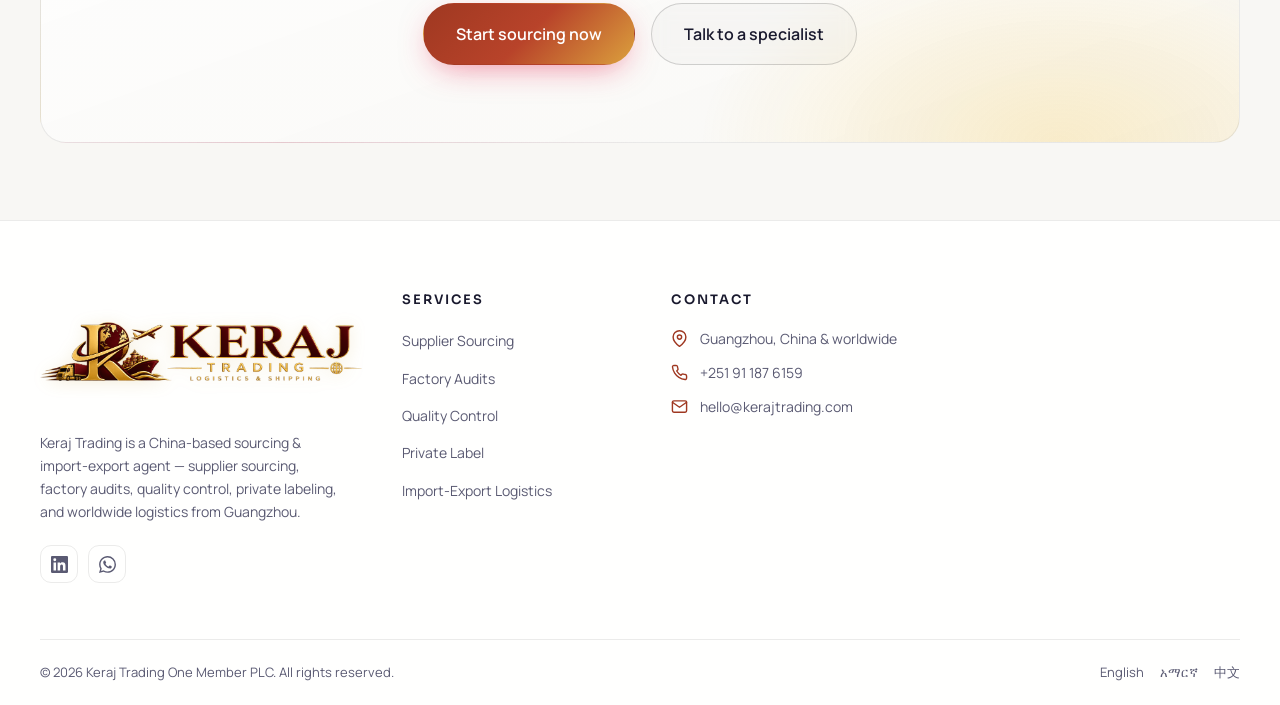
==== commit bdaaf507: "Restore Start Sourcing button in header, fix vertical line before nav on desktop Hide .main-nav-back" ====
--- a/about.html
+++ b/about.html
@@ -37,6 +37,7 @@
         </div>
       </nav>
       <div class="nav-actions">
+        <a href="quote.html" class="btn btn-primary btn-sm">Start Sourcing</a>
         <button class="nav-toggle" id="navToggle" aria-label="Toggle menu" aria-expanded="false">
           <svg viewBox="0 0 24 24" fill="none" stroke="currentColor" stroke-width="2" stroke-linecap="round"><path d="M4 7h16M4 12h16M4 17h10"/></svg>
         </button>
--- a/css/style.css
+++ b/css/style.css
@@ -365,6 +365,7 @@
   margin-bottom: 2px;
 }
 
+.main-nav-backdrop { display: none; }
 .main-nav { display: flex; gap: 6px; }
 .main-nav a {
   position: relative;
@@ -1695,6 +1696,7 @@
   }
   .main-nav.open { transform: translateX(0); }
   .main-nav-backdrop {
+    display: block;
     position: fixed;
     inset: 0;
     background: rgba(0,0,0,0.4);
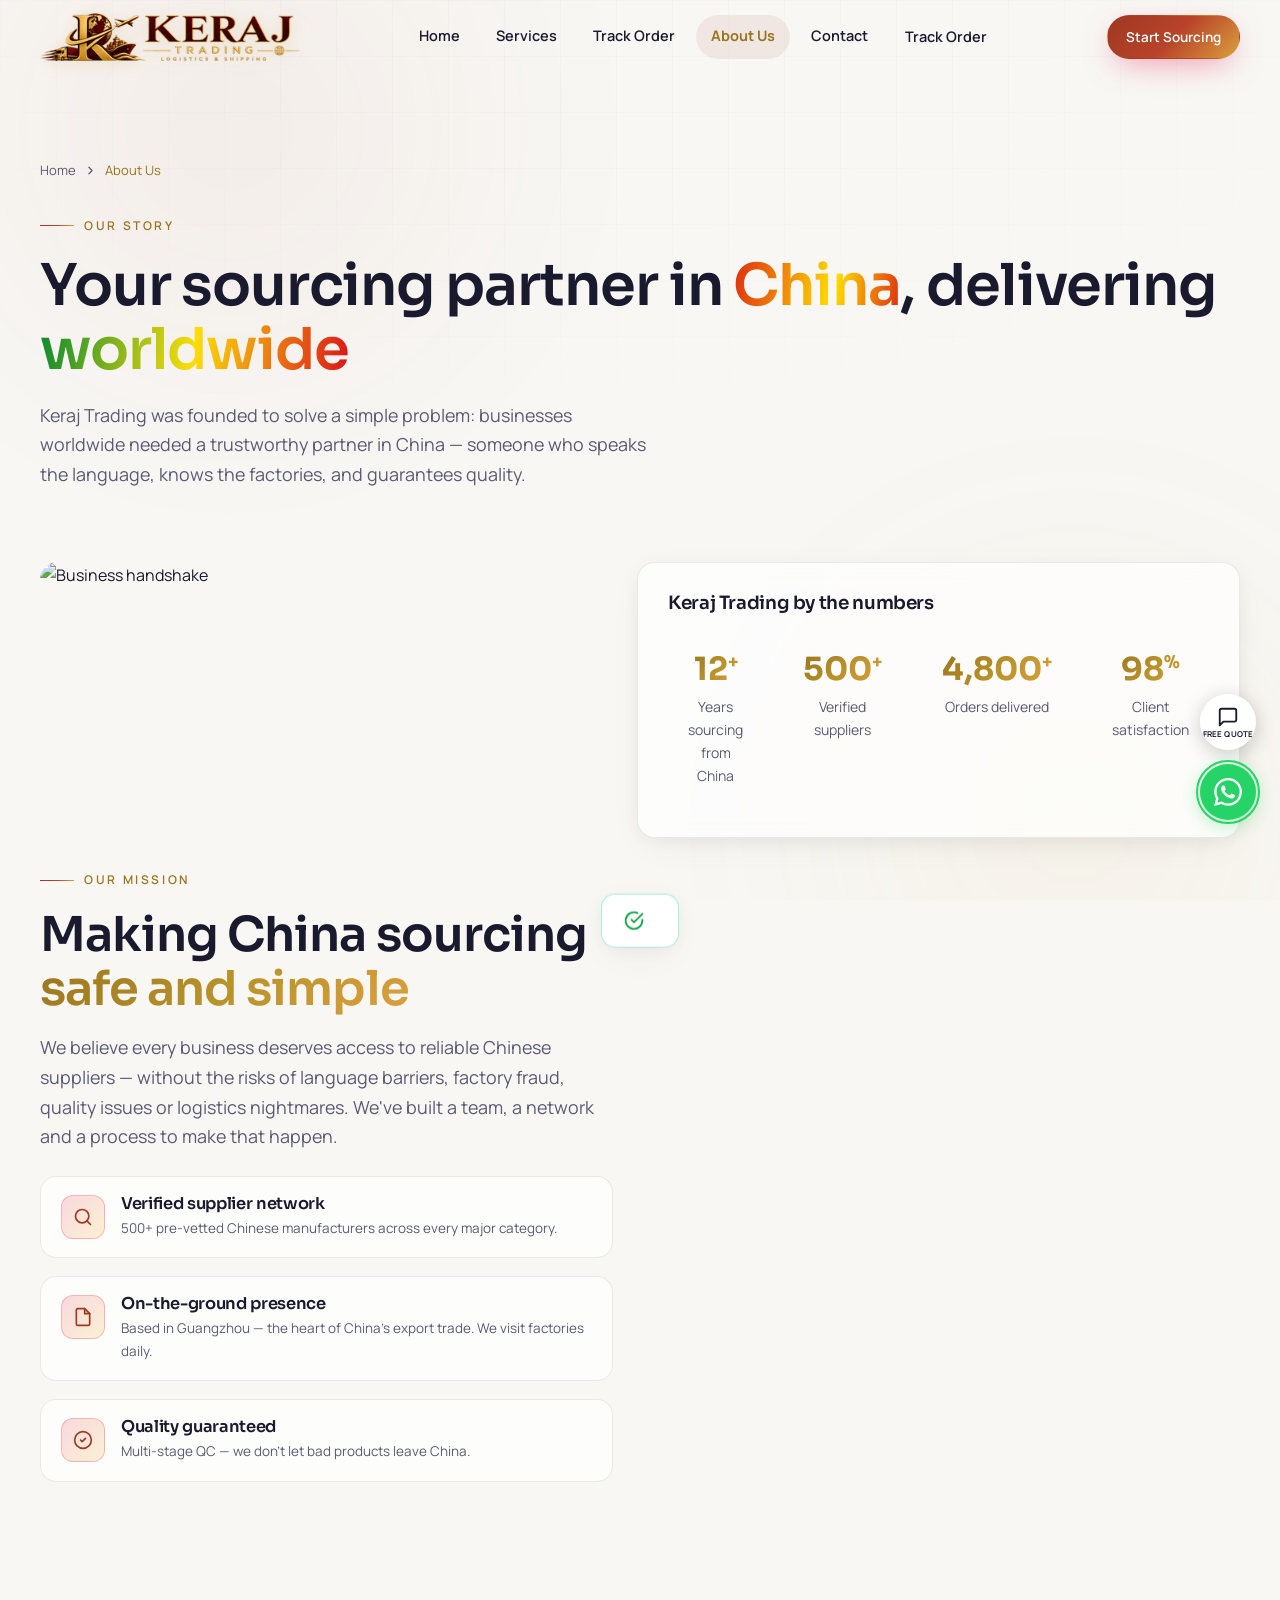
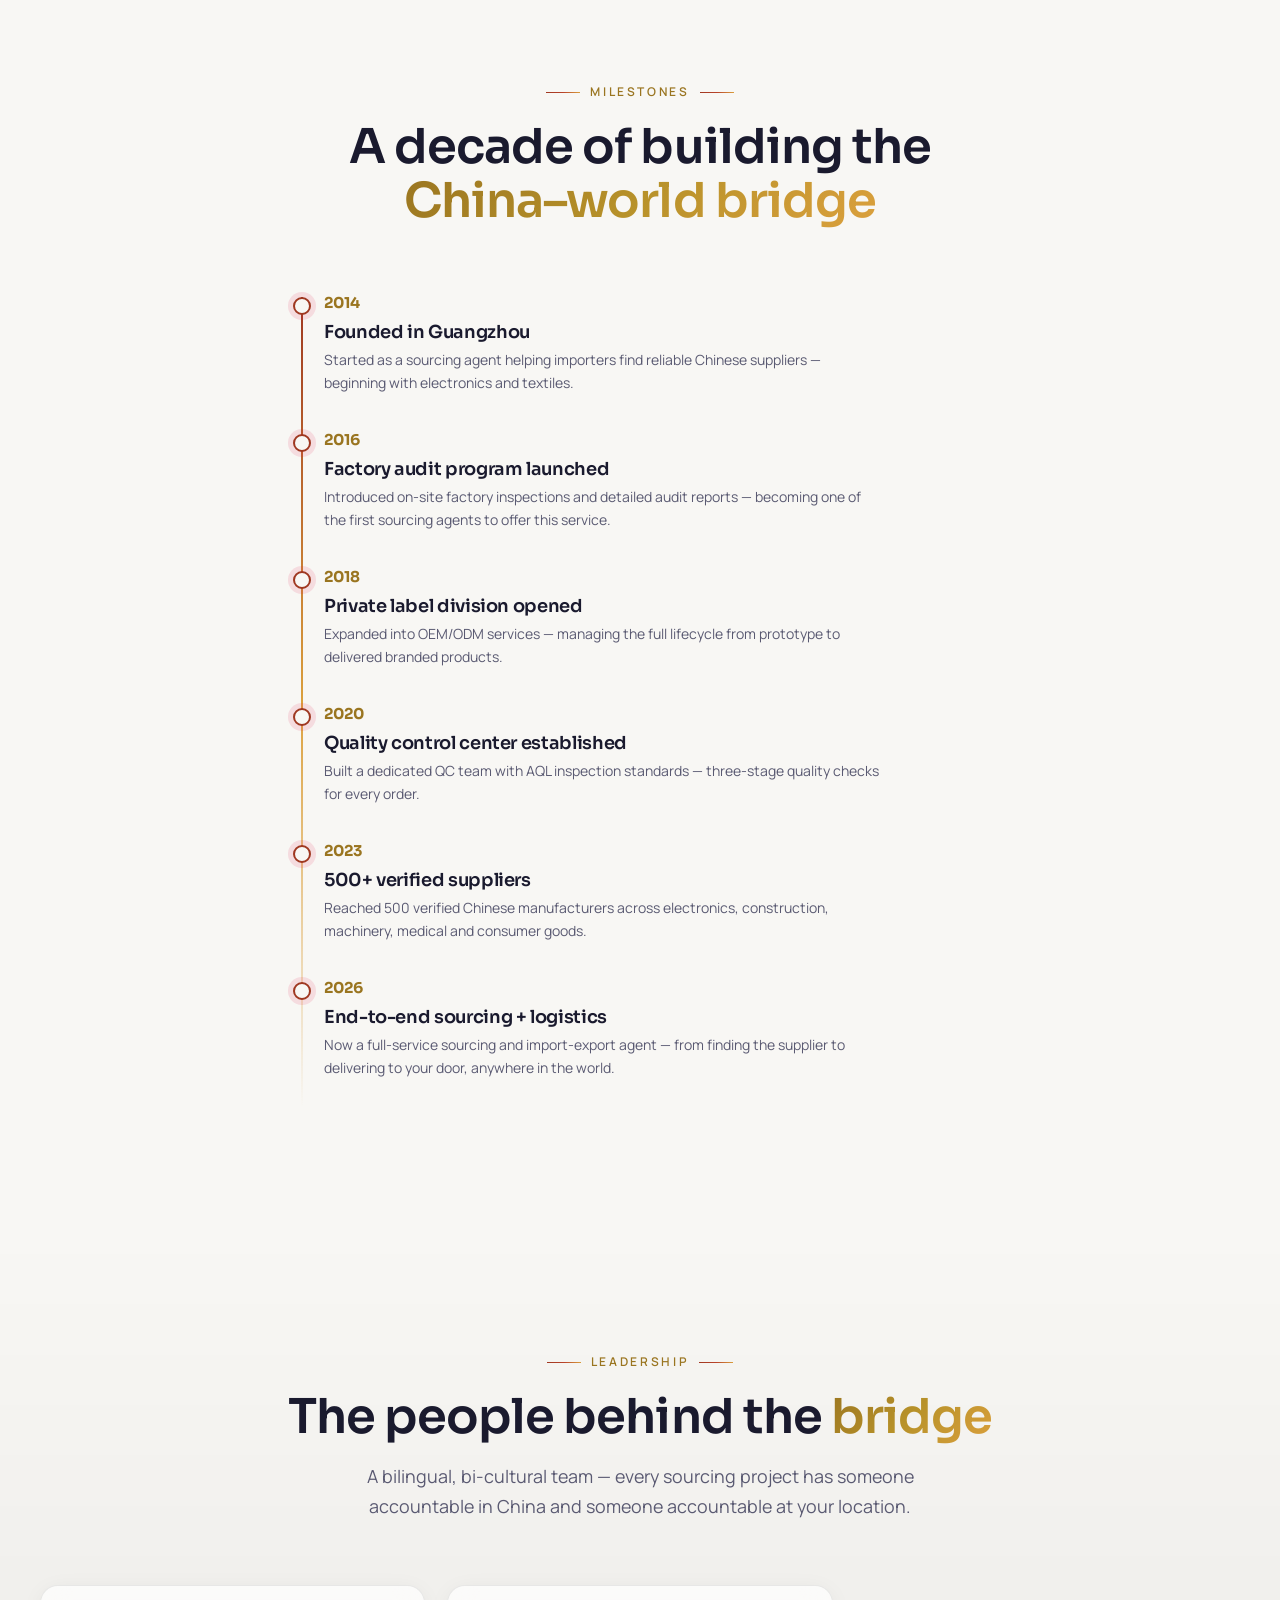
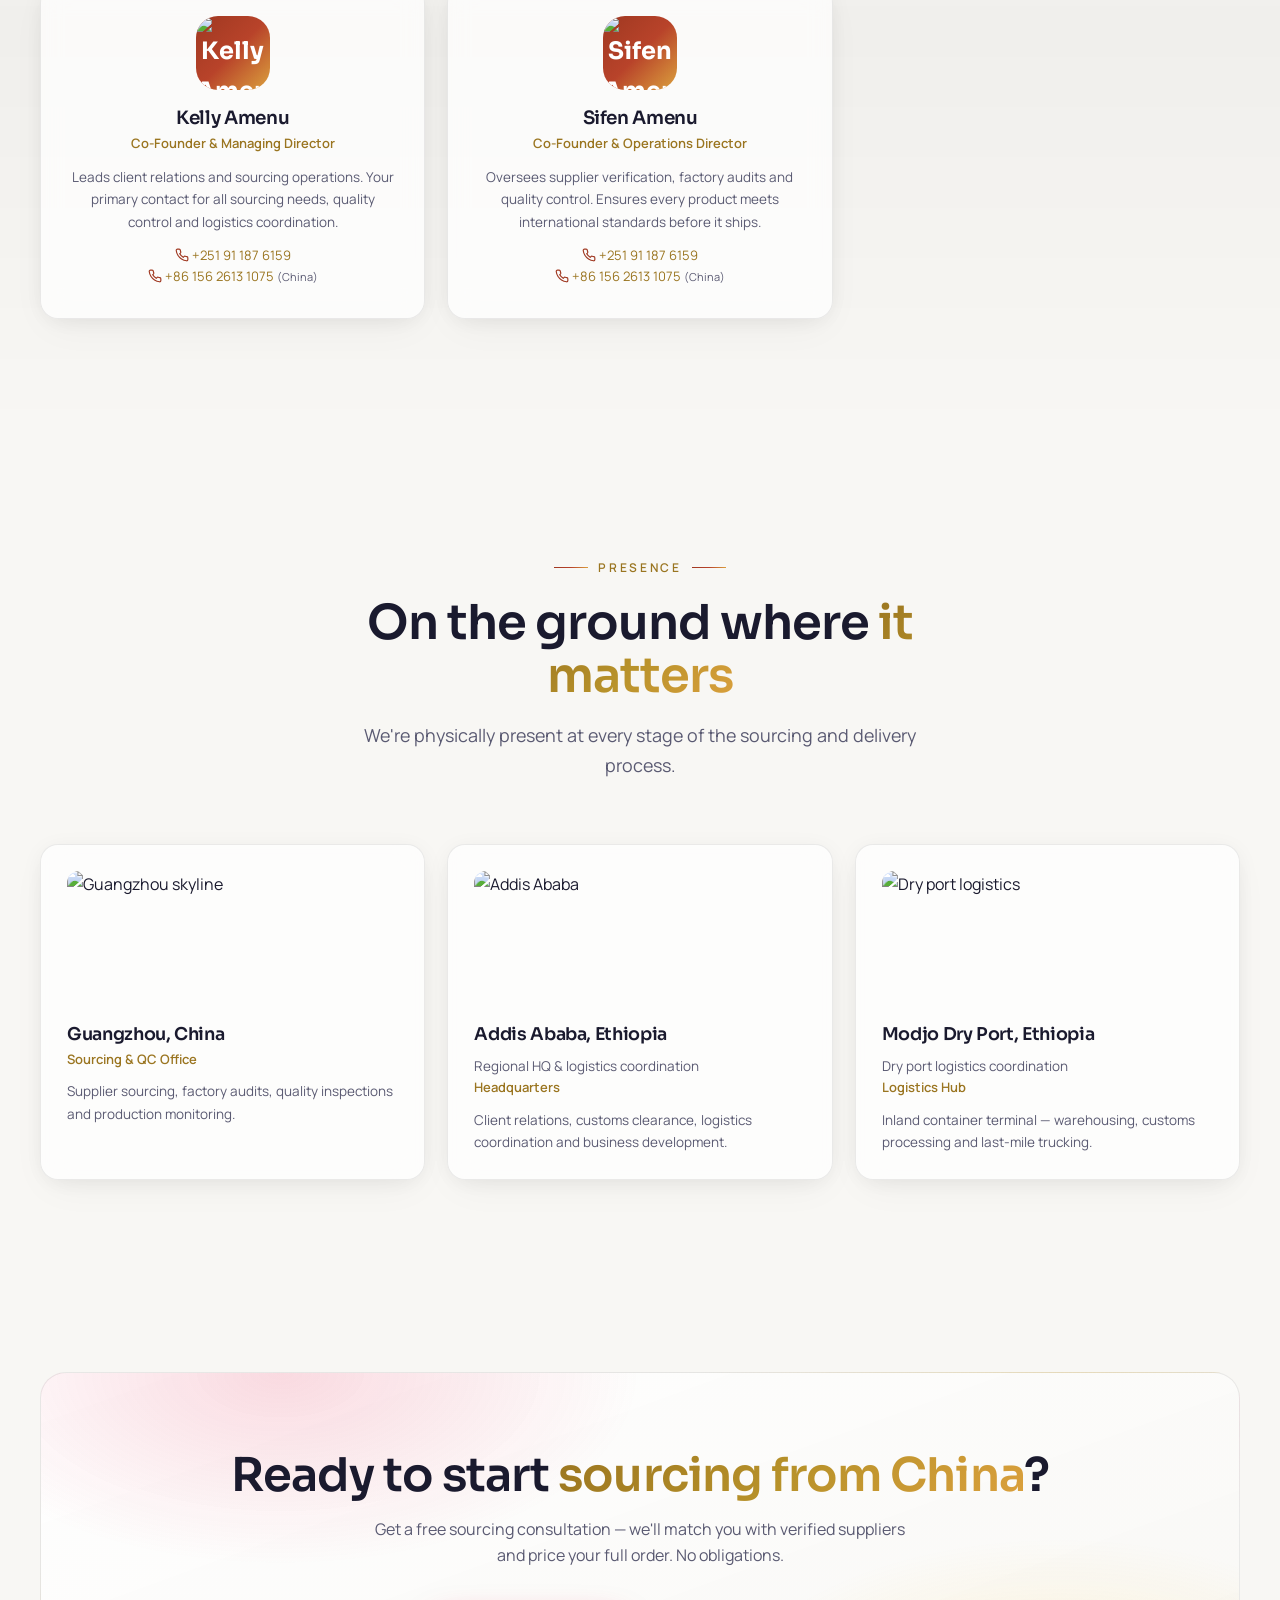
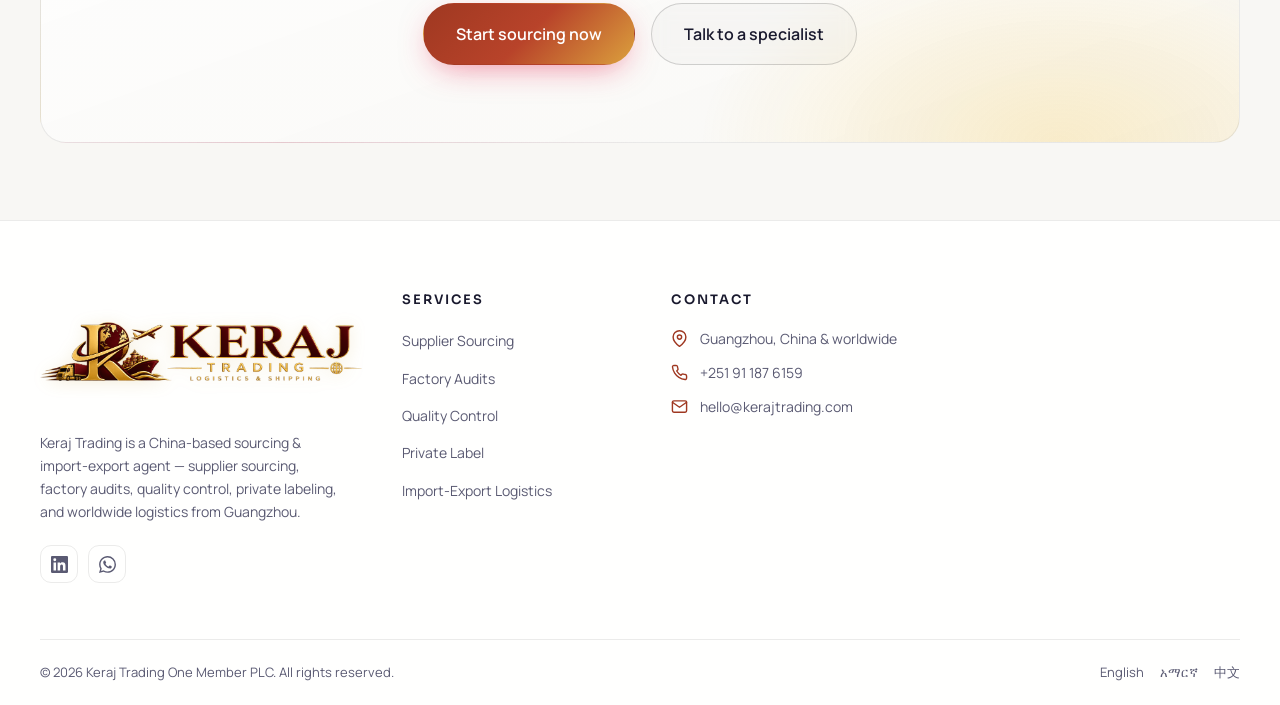
==== commit 4141d742: "Remove sticky CTA bar, fix mobile nav clickability with z-index fix Remove the sticky bottom CTA bar" ====
--- a/about.html
+++ b/about.html
@@ -207,12 +207,6 @@
   <script src="js/main.js"></script>
 
   <!-- Sticky CTA Bar -->
-  <div class="sticky-cta" id="stickyCta">
-    <span class="sticky-cta-fire">🔥</span>
-    <span class="sticky-cta-text">Free sourcing consultation — <b>only 3 spots left this week</b></span>
-    <span class="sticky-cta-timer"><span class="timer-num" id="ctaTimer">23:59:42</span></span>
-    <a href="quote.html" class="btn btn-primary btn-sm">Claim Free Quote →</a>
-  </div>
   <!-- Quote Float -->
   <a href="quote.html" class="quote-float" aria-label="Get a Free Quote">
     <svg viewBox="0 0 24 24" fill="none" stroke="currentColor" stroke-width="2" stroke-linecap="round" stroke-linejoin="round"><path d="M21 15a2 2 0 0 1-2 2H7l-4 4V5a2 2 0 0 1 2-2h14a2 2 0 0 1 2 2z"/></svg>
--- a/css/style.css
+++ b/css/style.css
@@ -306,7 +306,7 @@
   top: 0;
   left: 0;
   right: 0;
-  z-index: 100;
+  z-index: 115;
   transition: background 0.4s, border-color 0.4s, backdrop-filter 0.4s;
   border-bottom: 1px solid transparent;
 }
@@ -366,6 +366,7 @@
 }
 
 .main-nav-backdrop { display: none; }
+.mobile-nav-close { display: none; }
 .main-nav { display: flex; gap: 6px; }
 .main-nav a {
   position: relative;
@@ -1426,20 +1427,20 @@
   width: 56px;
   height: 56px;
   border-radius: 50%;
-  background: var(--ruby);
+  background: rgba(255,255,255,0.95);
   display: flex;
   flex-direction: column;
   align-items: center;
   justify-content: center;
-  box-shadow: 0 4px 20px rgba(159, 56, 33, 0.4);
-  transition: transform 0.3s var(--ease), box-shadow 0.3s;
+  box-shadow: 0 4px 20px rgba(0,0,0,0.2);
+  transition: transform 0.3s var(--ease), box-shadow 0.3s, background 0.35s, color 0.35s;
   text-decoration: none;
-  color: #fff;
+  color: #1a1a2e;
   overflow: hidden;
 }
 .quote-float:hover {
   transform: scale(1.1);
-  box-shadow: 0 6px 28px rgba(159, 56, 33, 0.55);
+  box-shadow: 0 6px 28px rgba(0,0,0,0.3);
 }
 .quote-float svg {
   width: 22px;
@@ -1453,6 +1454,17 @@
   letter-spacing: 0.02em;
   line-height: 1;
   margin-top: 2px;
+  color: #1a1a2e;
+}
+.quote-float.on-light {
+  background: rgba(26,26,46,0.9);
+  color: #fff;
+  box-shadow: 0 4px 20px rgba(0,0,0,0.35);
+}
+.quote-float.on-light:hover {
+  box-shadow: 0 6px 28px rgba(0,0,0,0.45);
+}
+.quote-float.on-light .quote-float-label {
   color: #fff;
 }
 .wa-float {
@@ -1680,9 +1692,8 @@
     max-width: 85vw;
     height: 100vh;
     height: 100dvh;
-    background: rgba(255, 255, 255, 0.98);
-    backdrop-filter: blur(24px);
-    -webkit-backdrop-filter: blur(24px);
+    background: #ffffff;
+    box-shadow: -8px 0 40px rgba(0,0,0,0.15);
     flex-direction: column;
     justify-content: flex-start;
     align-items: stretch;
@@ -1691,7 +1702,6 @@
     padding: 80px 28px 32px;
     transform: translateX(100%);
     transition: transform 0.35s var(--ease);
-    box-shadow: -8px 0 40px rgba(0,0,0,0.12);
     overflow-y: auto;
   }
   .main-nav.open { transform: translateX(0); }
@@ -1706,17 +1716,22 @@
     transition: opacity 0.35s var(--ease);
   }
   .main-nav-backdrop.open { opacity: 1; pointer-events: auto; }
-  .main-nav a {
+  .main-nav a,
+  .site-header.on-hero .main-nav a {
     font-size: 17px;
     padding: 14px 0;
     font-family: var(--font-d);
     font-weight: 600;
     color: #1a1a2e;
+    background: none;
+    border-radius: 0;
     border-bottom: 1px solid rgba(0,0,0,0.06);
     display: block;
   }
-  .main-nav a:hover { color: var(--ruby); background: none; }
-  .main-nav a.active { color: var(--gold); background: none; font-weight: 700; }
+  .main-nav a:hover,
+  .site-header.on-hero .main-nav a:hover { color: var(--ruby); background: none; }
+  .main-nav a.active,
+  .site-header.on-hero .main-nav a.active { color: var(--gold); background: none; font-weight: 700; }
   .nav-toggle { display: grid; }
   .nav-actions .btn { display: none; }
   .mobile-nav-close {
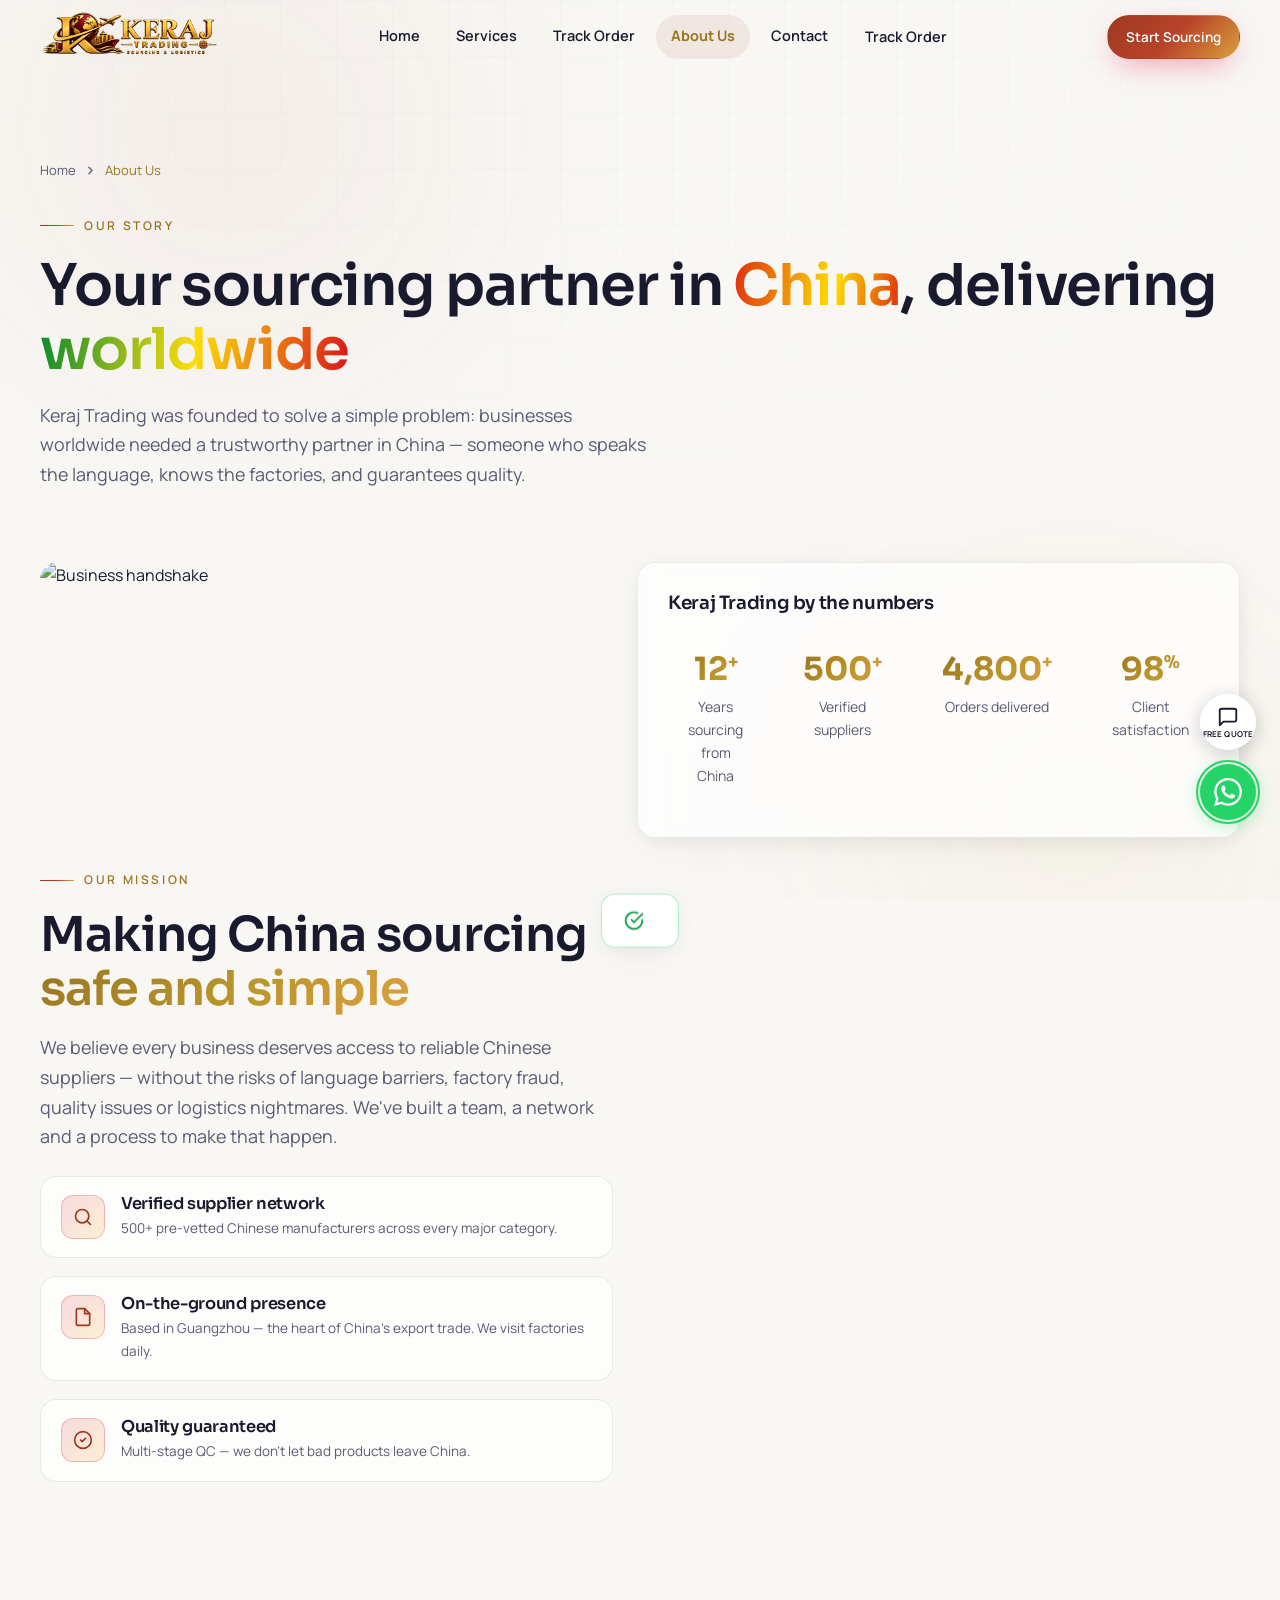
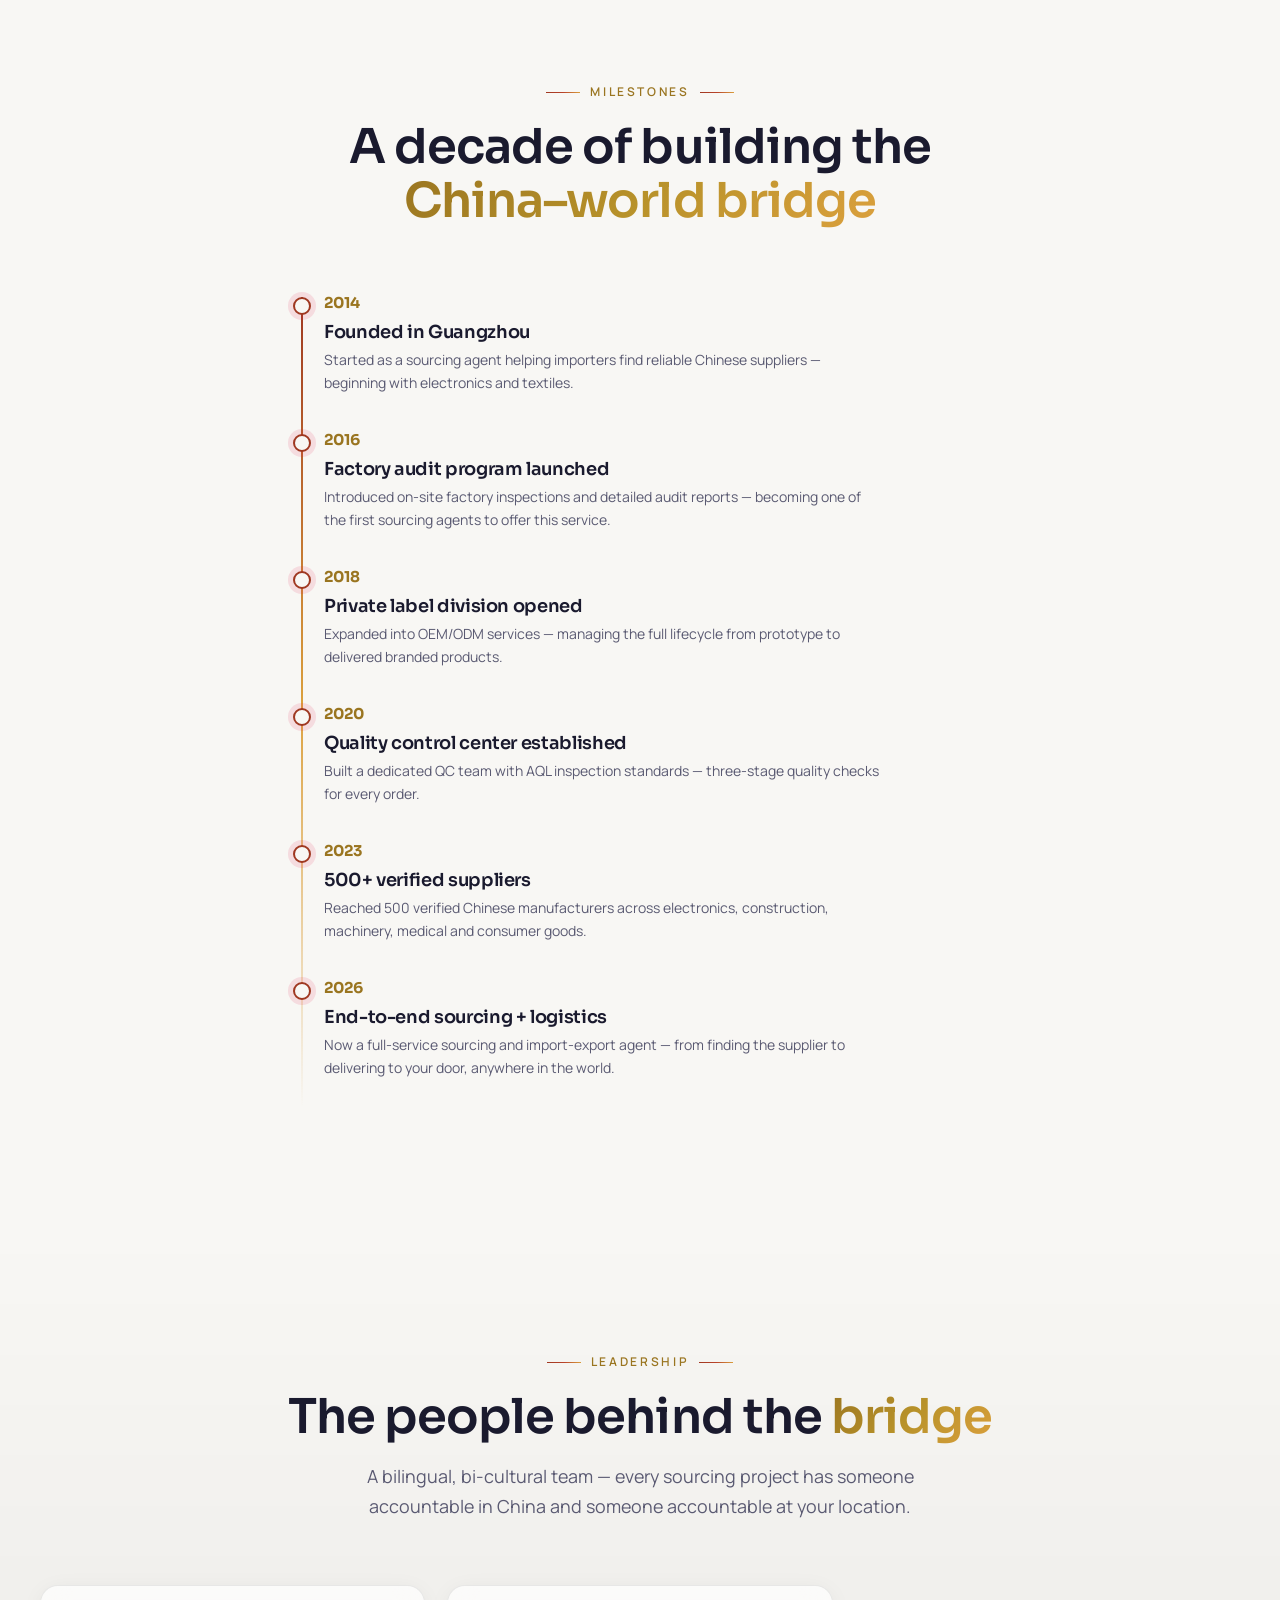
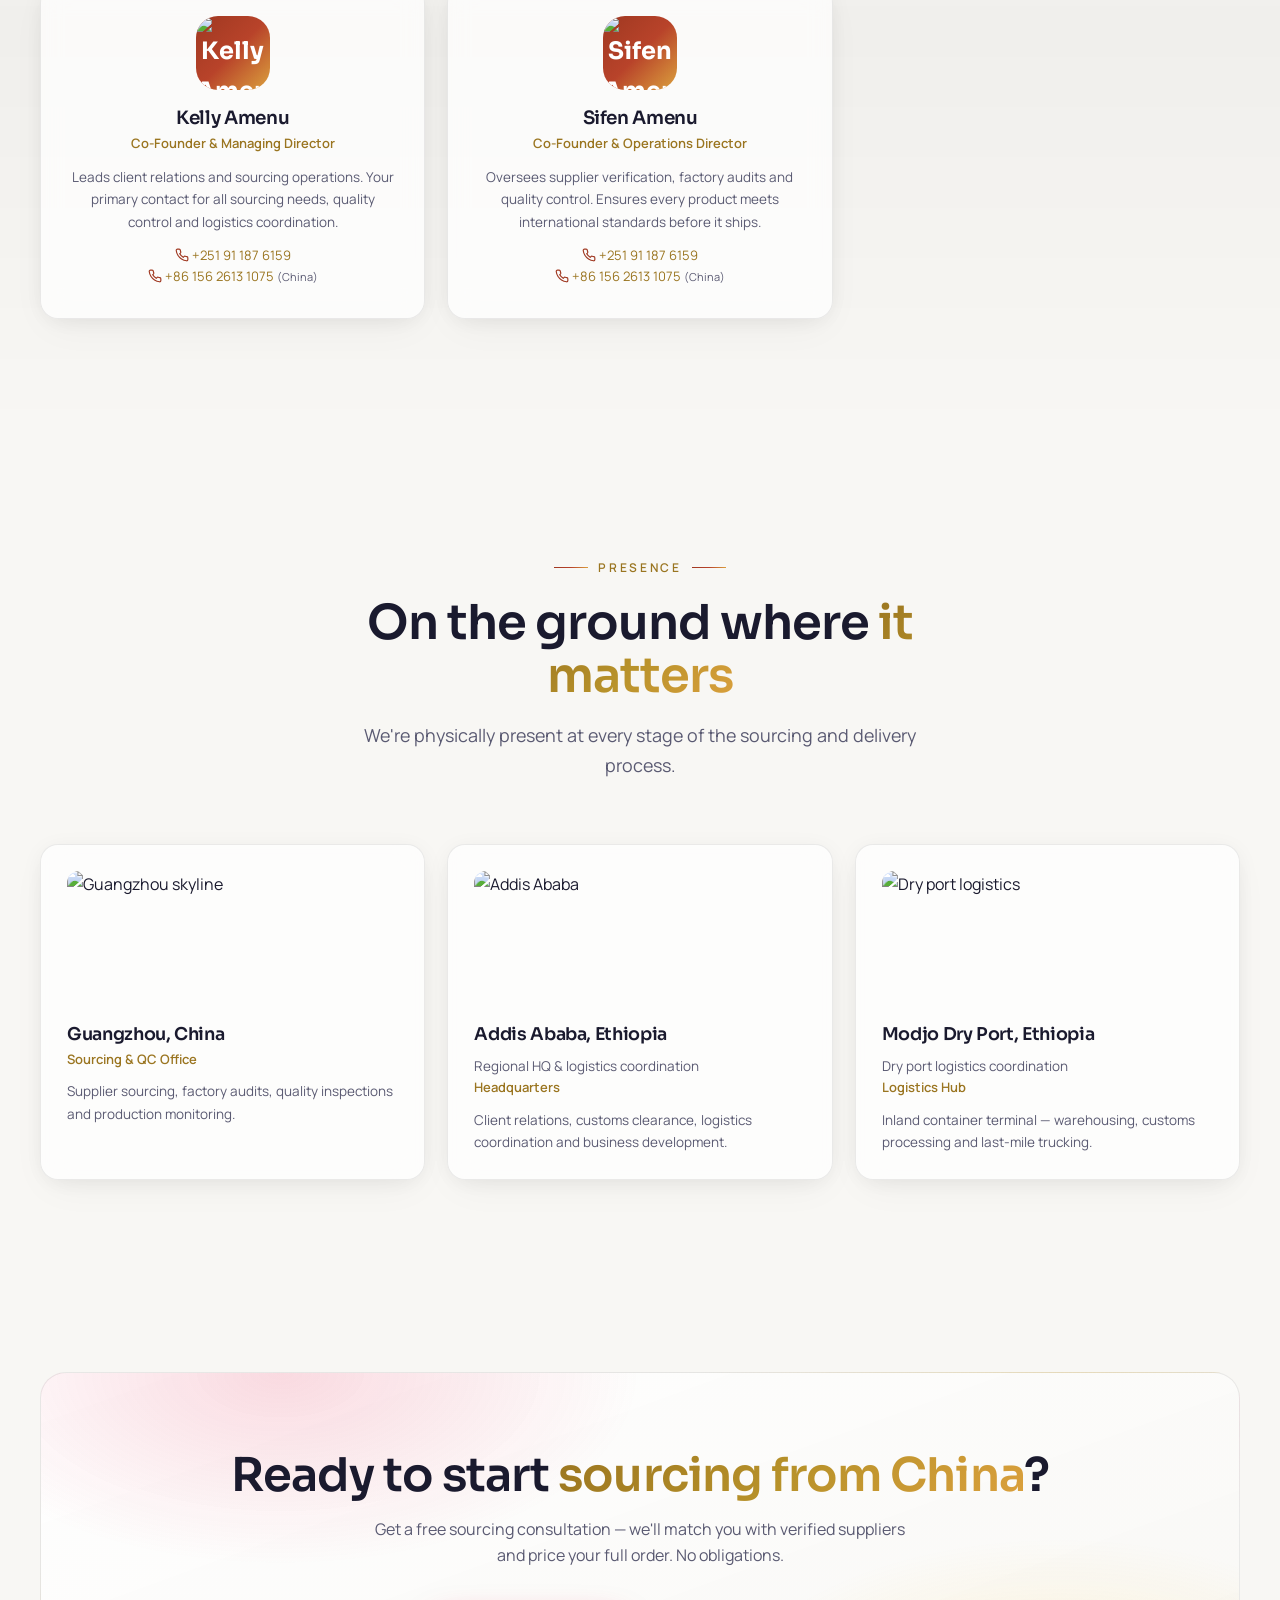
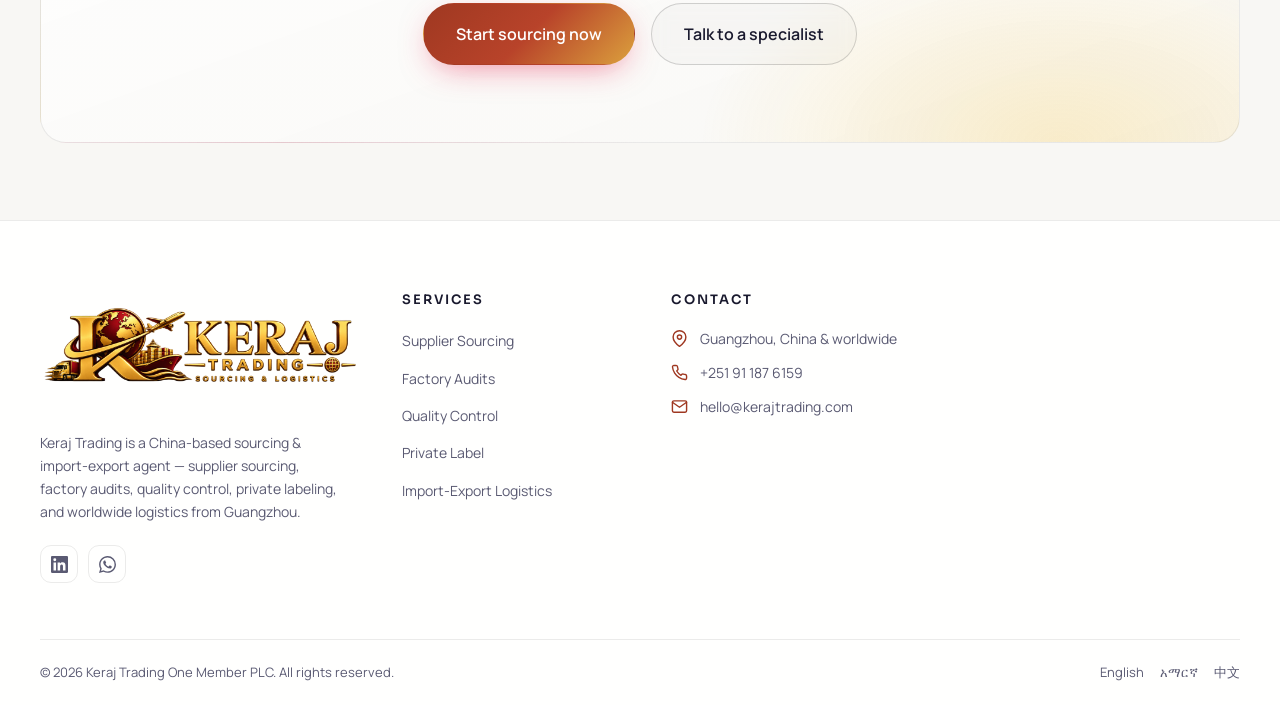
==== commit cb35b889: "Add Lenis smooth scroll and Tempus shared rAF loop Installed darkroom.engineering's Lenis for butter" ====
--- a/about.html
+++ b/about.html
@@ -11,6 +11,7 @@
   <link rel="preconnect" href="https://fonts.gstatic.com" crossorigin />
   <link href="https://fonts.googleapis.com/css2?family=Manrope:wght@400;500;600;700;800&family=Sora:wght@500;600;700&display=swap" rel="stylesheet" />
   <link rel="stylesheet" href="css/style.css" />
+  <link rel="stylesheet" href="https://unpkg.com/lenis@1.3.26/dist/lenis.css" />
 </head>
 <body>
   <div class="scroll-progress" id="scrollProgress"></div>
@@ -204,6 +205,8 @@
 
   <div class="toast" id="toast"><svg viewBox="0 0 24 24" fill="none" stroke="currentColor" stroke-width="2.2" stroke-linecap="round" stroke-linejoin="round"><path d="M22 11.08V12a10 10 0 1 1-5.93-9.14"/><polyline points="22 4 12 14.01 9 11.01"/></svg><span id="toastMsg"></span></div>
   <div class="cursor-glow" id="cursorGlow"></div>
+  <script src="https://unpkg.com/lenis@1.3.26/dist/lenis.min.js"></script>
+  <script src="https://unpkg.com/tempus@1.0.0-dev.17/dist/tempus.min.js"></script>
   <script src="js/main.js"></script>
 
   <!-- Sticky CTA Bar -->
--- a/css/style.css
+++ b/css/style.css
@@ -334,7 +334,7 @@
   background: rgba(255, 255, 255, 0.08);
 }
 .site-header.on-hero .brand-img {
-  filter: drop-shadow(0 2px 12px rgba(0, 0, 0, 0.5)) brightness(1.2);
+  filter: drop-shadow(0 2px 12px rgba(0, 0, 0, 0.5));
 }
 .nav-wrap {
   position: relative;
@@ -351,12 +351,11 @@
   gap: 12px;
 }
 .brand-img {
-  height: 48px;
+  height: 60px;
   width: auto;
-  max-width: 260px;
+  max-width: 320px;
   display: block;
   object-fit: contain;
-  filter: drop-shadow(0 2px 8px rgba(184, 134, 11, 0.15));
 }
 .footer-brand .brand-img {
   height: 118px;
@@ -382,6 +381,39 @@
 
 .nav-actions { display: flex; align-items: center; gap: 14px; }
 
+/* Language Switcher */
+.lang-switcher {
+  display: flex;
+  align-items: center;
+  gap: 4px;
+  background: rgba(0,0,0,0.04);
+  border-radius: 999px;
+  padding: 3px;
+}
+.lang-btn {
+  border: none;
+  background: transparent;
+  padding: 5px 10px;
+  border-radius: 999px;
+  font-size: 12px;
+  font-weight: 700;
+  color: #666;
+  cursor: pointer;
+  transition: background 0.25s, color 0.25s;
+  font-family: var(--font-d);
+  line-height: 1;
+}
+.lang-btn:hover { color: #1a1a2e; }
+.lang-btn.active {
+  background: var(--ruby);
+  color: #fff;
+}
+.site-header.on-hero .lang-btn { color: rgba(255,255,255,0.6); }
+.site-header.on-hero .lang-btn:hover { color: #fff; }
+.site-header.on-hero .lang-btn.active { background: var(--ruby); color: #fff; }
+.site-header.on-hero .lang-switcher { background: rgba(255,255,255,0.1); }
+.lang-link.active { color: var(--gold); font-weight: 700; }
+
 .nav-toggle {
   display: none;
   width: 42px;
@@ -413,7 +445,7 @@
 }
 
 .hero h1 {
-  font-size: clamp(2.6rem, 6vw, 4.3rem);
+  font-size: clamp(1.8rem, 4vw, 3rem);
   margin-bottom: 24px;
 }
 .hero .lead { font-size: clamp(1.05rem, 1.5vw, 1.2rem); margin-bottom: 36px; }
@@ -983,7 +1015,9 @@
   flex-direction: column;
   align-items: center;
   gap: 5px;
+  cursor: pointer;
   transition: all 0.3s var(--ease);
+  -webkit-tap-highlight-color: transparent;
 }
 .seg-btn small { font-size: 10.5px; font-weight: 500; opacity: 0.7; letter-spacing: 0.04em; }
 .seg-btn svg { width: 19px; height: 19px; }
@@ -1734,6 +1768,7 @@
   .site-header.on-hero .main-nav a.active { color: var(--gold); background: none; font-weight: 700; }
   .nav-toggle { display: grid; }
   .nav-actions .btn { display: none; }
+  .nav-actions .lang-switcher { display: none; }
   .mobile-nav-close {
     position: absolute;
     top: 20px;
@@ -1780,7 +1815,7 @@
   .hero { padding-top: 110px; }
   .page-hero { padding-top: 130px; }
   .footer-bottom { justify-content: center; text-align: center; }
-  .hero h1 { font-size: clamp(2rem, 8vw, 3rem); margin-bottom: 18px; line-height: 1.15; }
+  .hero h1 { font-size: clamp(1.8rem, 6vw, 2.4rem); margin-bottom: 18px; line-height: 1.15; }
   .hero .lead { font-size: 15px; margin-bottom: 24px; }
   .hero-ctas { flex-direction: column; align-items: stretch; gap: 10px; }
   .hero-ctas .btn { width: 100%; text-align: center; justify-content: center; }
@@ -1810,11 +1845,11 @@
 @media (max-width: 640px) {
   .container { width: min(var(--container), 100% - 36px); }
 
-  .brand-img { height: 36px; max-width: 180px; }
-  .footer-brand .brand-img { height: 96px; }
+  .brand-img { height: 52px; max-width: 220px; }
+  .footer-brand .brand-img { height: 120px; }
 
   .hero { padding: 100px 0 48px; }
-  .hero h1 { font-size: clamp(2.2rem, 8.6vw, 3.1rem); margin-bottom: 16px; }
+  .hero h1 { font-size: clamp(1.4rem, 5.5vw, 1.9rem); margin-bottom: 16px; line-height: 1.15; }
   .hero .lead { margin-bottom: 26px; font-size: 15px; line-height: 1.6; }
   .hero-ctas { flex-direction: column; align-items: stretch; margin-bottom: 30px; }
   .hero-ctas .btn { width: 100%; }
